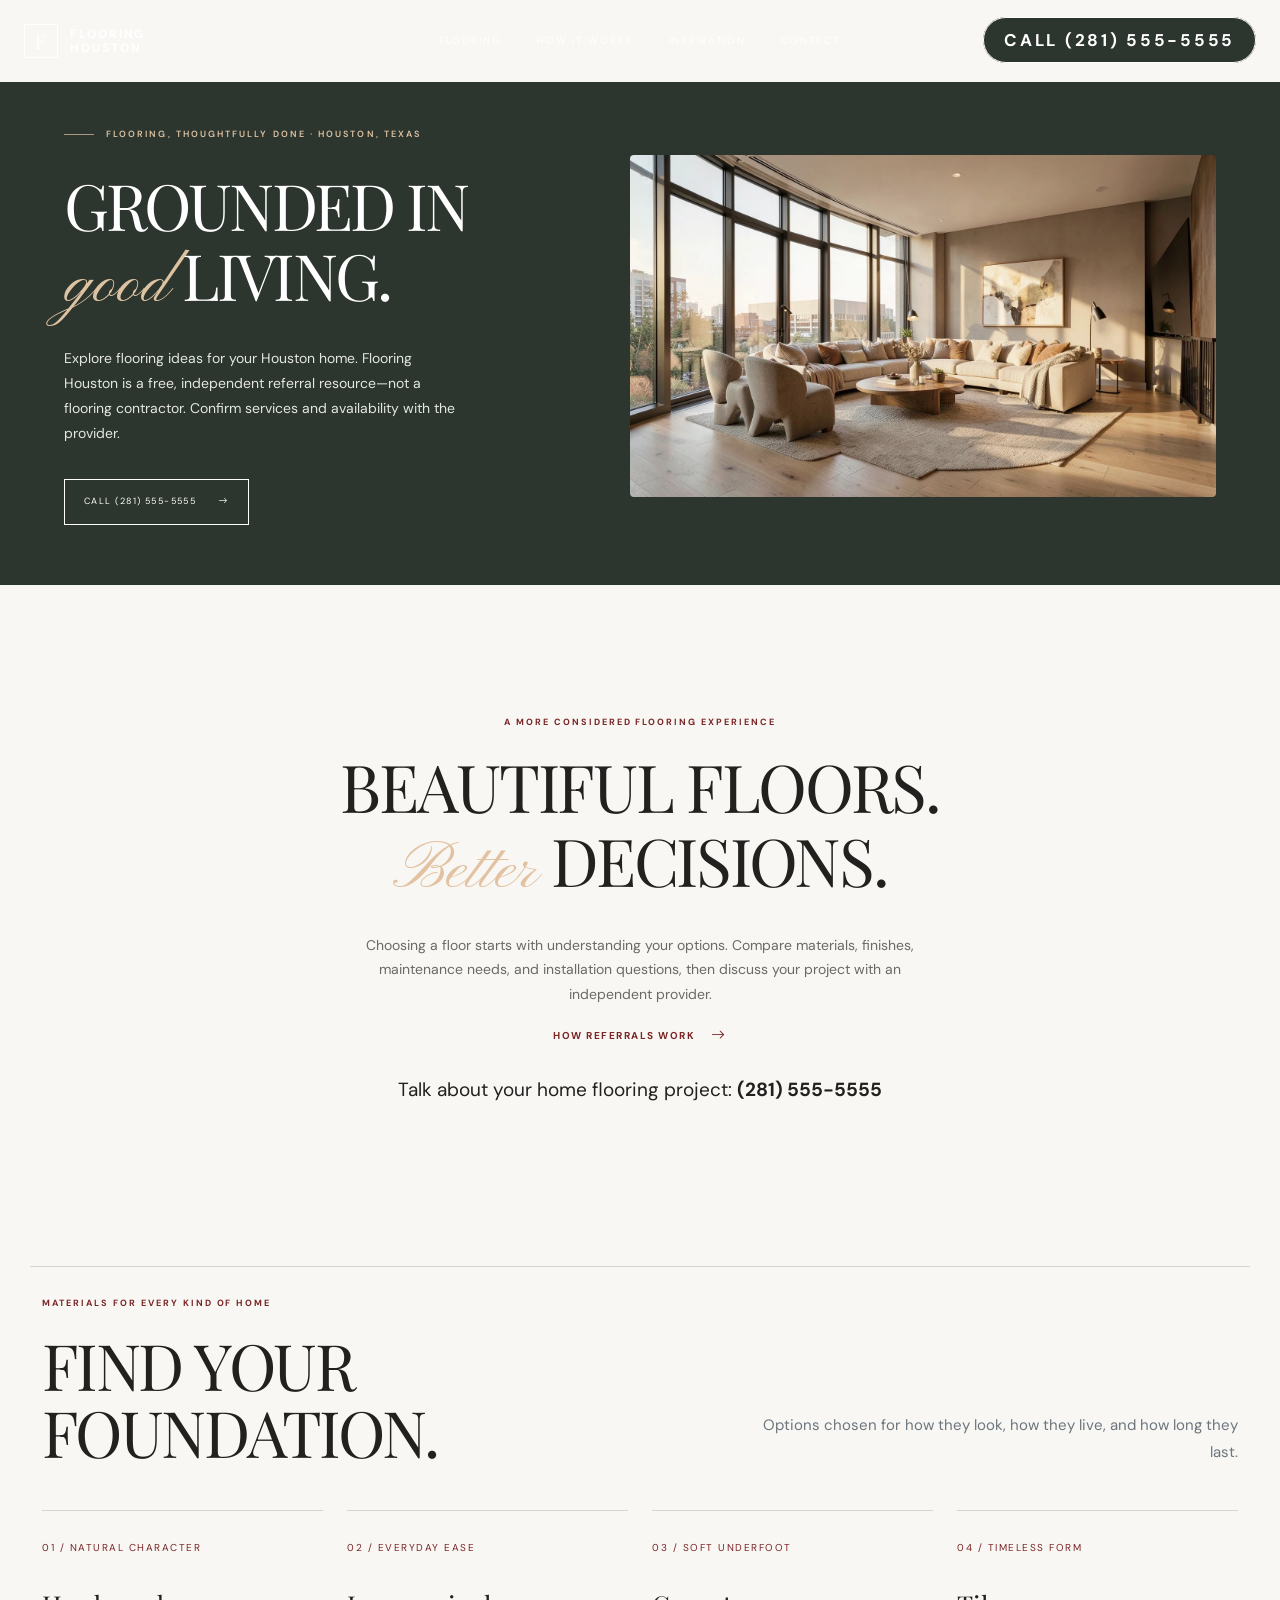
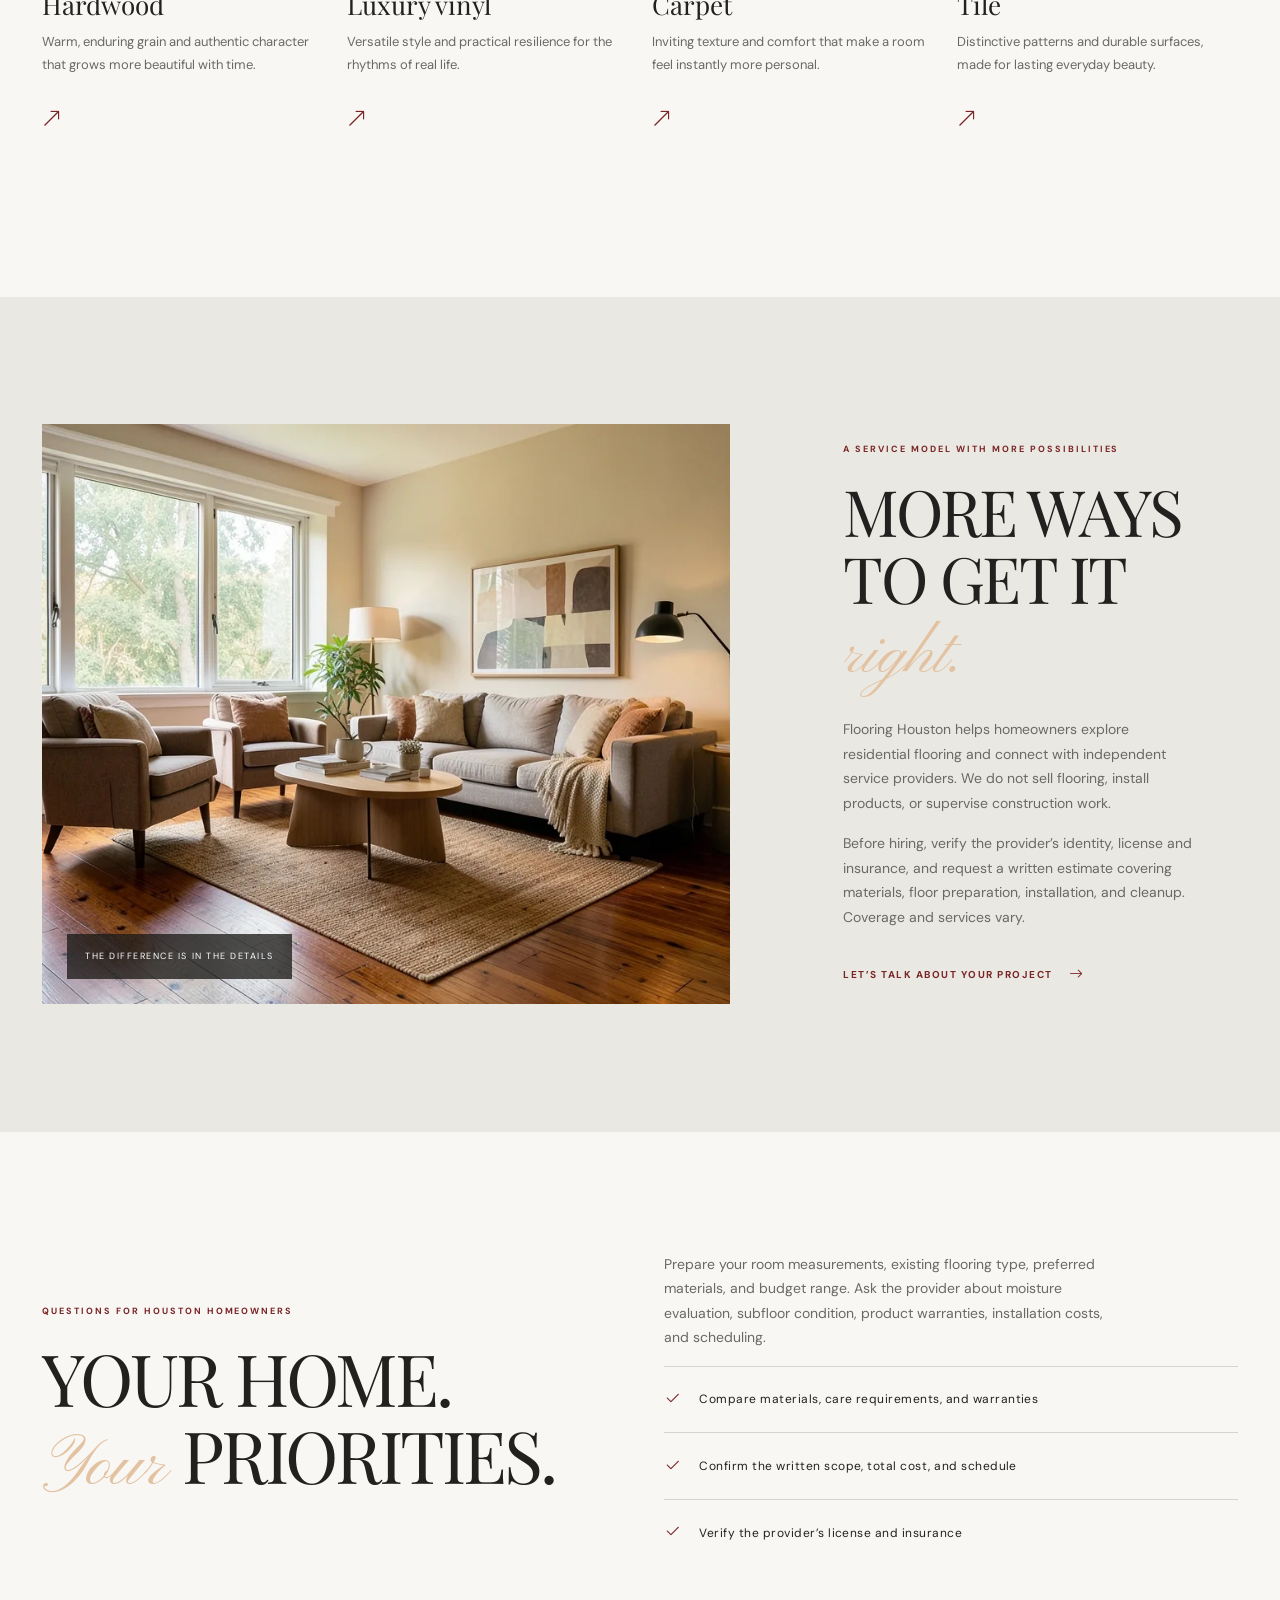
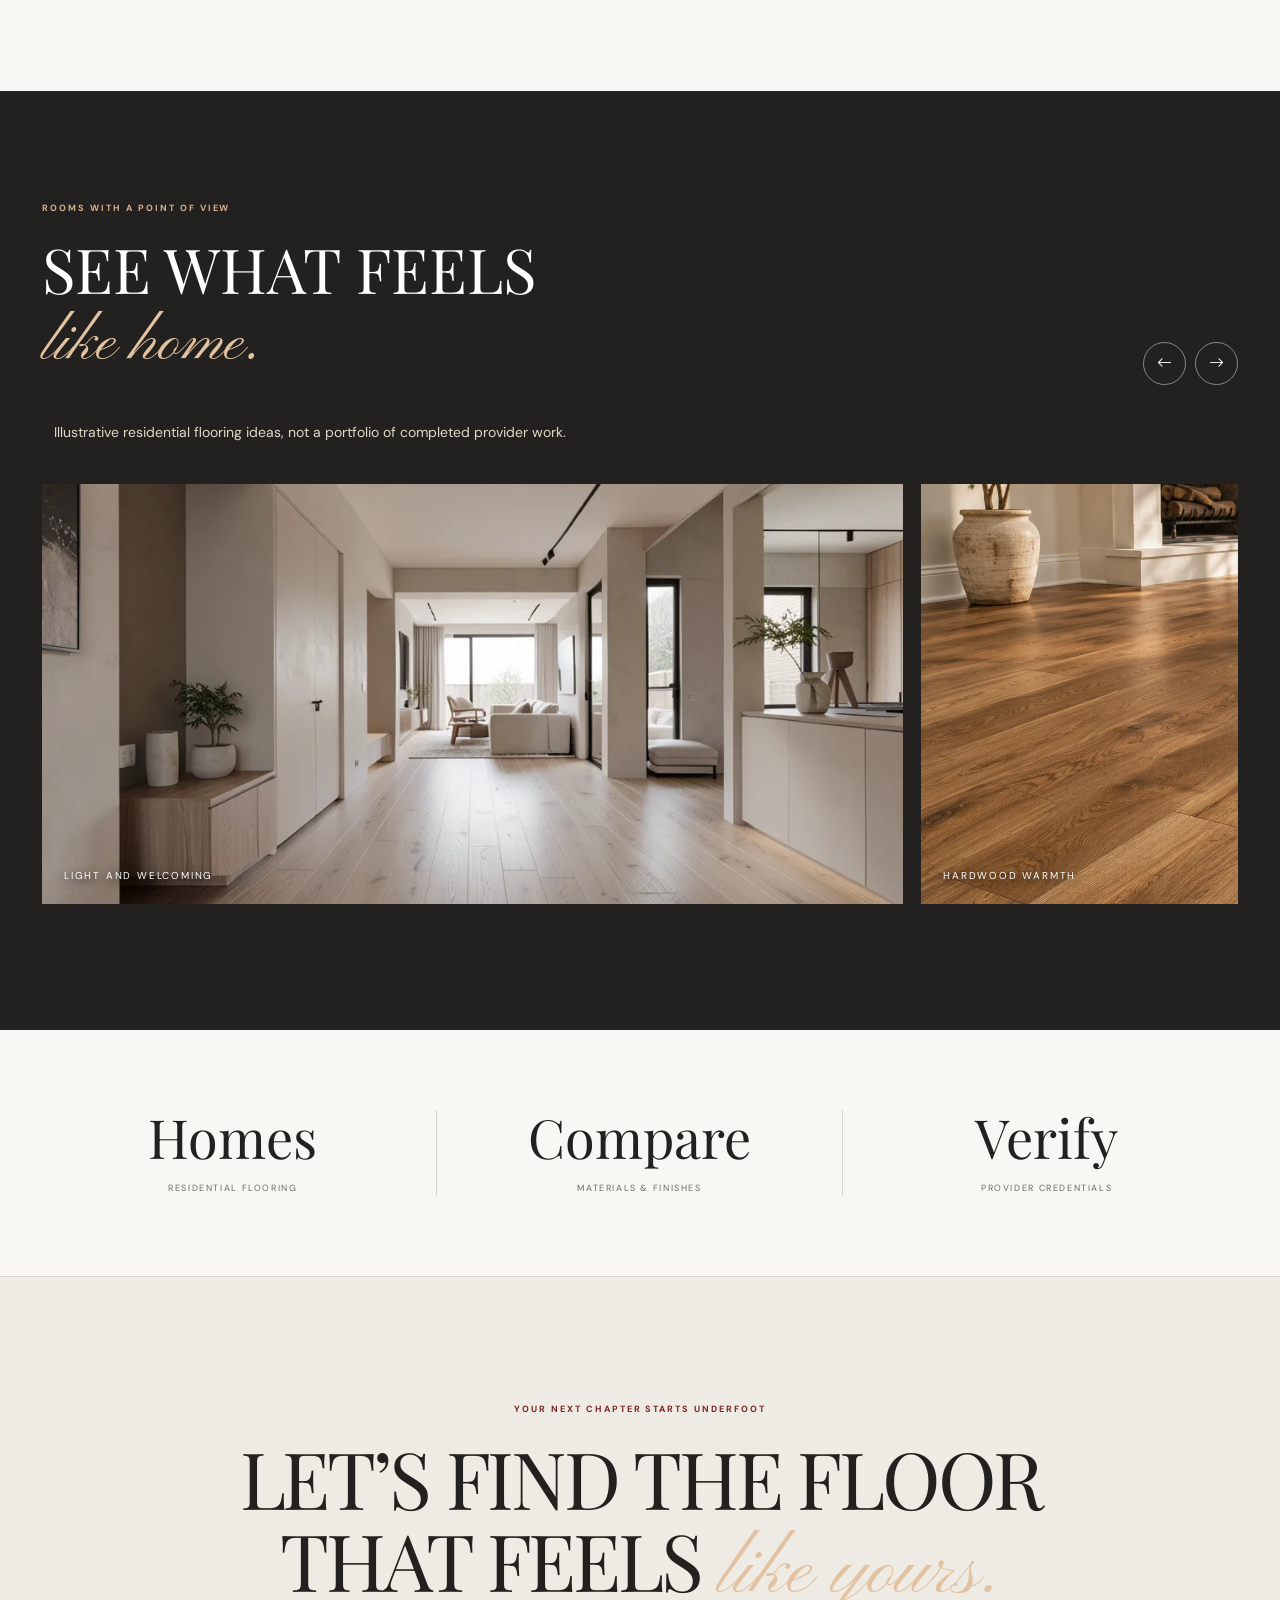
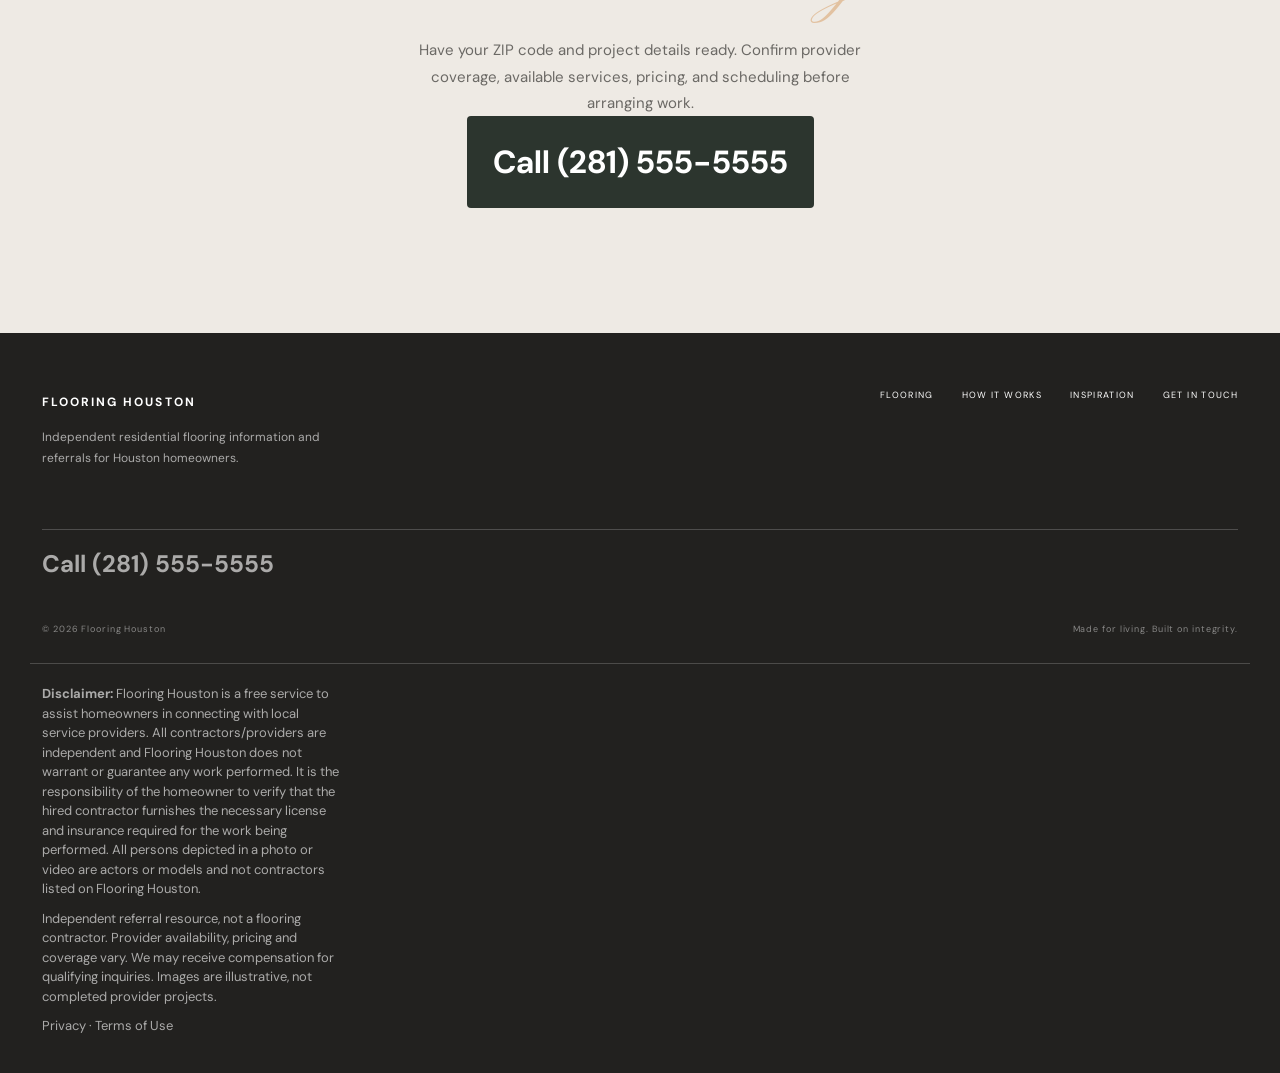
==== index.html @ 6d4de3e9 "Add files via upload" ====
<!doctype html>
<html lang="en">
<head>
  <meta charset="utf-8">
  <meta name="viewport" content="width=device-width, initial-scale=1">
  <meta name="theme-color" content="#f8f7f4">
  <meta name="description" content="Independent residential flooring information and referrals for Houston homeowners. Explore hardwood, luxury vinyl, carpet and tile options with independent providers.">
  <title>Flooring Houston — Floors made for living</title>
  <link rel="preconnect" href="https://fonts.googleapis.com">
  <link rel="preconnect" href="https://fonts.gstatic.com" crossorigin>
  <link href="https://fonts.googleapis.com/css2?family=DM+Sans:wght@400;500;600;700&family=Playfair+Display:wght@400;500;600&family=Pinyon+Script&display=swap" rel="stylesheet">
  <link href="https://cdn.jsdelivr.net/npm/bootstrap@5.3.3/dist/css/bootstrap.min.css" rel="stylesheet">
  <link href="https://cdn.jsdelivr.net/npm/bootstrap-icons@1.11.3/font/bootstrap-icons.min.css" rel="stylesheet">
  
<link rel="stylesheet" href="css/style.css?v=flooring-update-2">
</head>
<body>
  <header class="site-nav" id="siteNav">
    <div class="nav-inner">
      <a class="brand" href="#home" aria-label="Flooring Houston home"><span class="brand-mark">F</span><span>Flooring<br>Houston</span></a>
      <nav class="nav-links" id="navLinks" aria-label="Main navigation">
        <a href="#services">Flooring</a><a href="#approach">How it works</a><a href="#gallery">Inspiration</a><a href="#contact">Contact</a>
      </nav>
      <div class="nav-end"><a class="nav-cta" href="tel:+12815555555">Call (281) 555-5555</a><button class="menu-toggle" id="menuToggle" aria-label="Open navigation" aria-expanded="false"><i class="bi bi-list"></i></button></div>
    </div>
  </header>
  <main id="home">
    <section class="hero-scroll" aria-label="Flooring Houston introduction">
      <div class="hero-sticky">
        <img class="hero-image" id="heroOne" src="assets/img-1.webp" alt="Sunlit living room with natural wood floors">
        <div class="hero-overlay"></div>
        <div class="hero-content hero">
          <div class="eyebrow">Flooring, thoughtfully done · Houston, Texas</div>
          <h1>Grounded in<br><span class="script">good</span> living.</h1>
          <p class="hero-copy">Explore flooring ideas for your Houston home. Flooring Houston is a free, independent referral resource—not a flooring contractor. Confirm services and availability with the provider.</p>
          <a class="button-link" href="tel:+12815555555">Call (281) 555-5555 <i class="bi bi-arrow-right"></i></a>
        </div>
      </div>
    </section>

    <section class="intro text-center">
      <div class="container reveal">
        <div class="section-kicker">A more considered flooring experience</div>
        <h2>Beautiful floors.<br><span class="script">Better</span> decisions.</h2>
        <p class="intro-copy">Choosing a floor starts with understanding your options. Compare materials, finishes, maintenance needs, and installation questions, then discuss your project with an independent provider.</p>
        <a class="text-link" href="#approach">How referrals work <i class="bi bi-arrow-right"></i></a>
      </div>
    <p class="inline-call">Talk about your home flooring project: <a href="tel:+12815555555">(281) 555-5555</a></p></section>

    <section class="services" id="services">
      <div class="container">
        <div class="services-head reveal row align-items-end">
          <div class="col-md-7"><div class="section-kicker">Materials for every kind of home</div><h2>Find your<br>foundation.</h2></div>
          <div class="col-md-5 text-md-end mt-4 mt-md-0"><p class="text-secondary mb-0">Options chosen for how they look, how they live, and how long they last.</p></div>
        </div>
        <div class="row g-4">
          <div class="col-md-6 col-lg-3 reveal"><article class="service-card"><span class="num">01 / NATURAL CHARACTER</span><h3>Hardwood</h3><p>Warm, enduring grain and authentic character that grows more beautiful with time.</p><a class="arrow" href="#contact" aria-label="Ask about hardwood"><i class="bi bi-arrow-up-right"></i></a></article></div>
          <div class="col-md-6 col-lg-3 reveal"><article class="service-card"><span class="num">02 / EVERYDAY EASE</span><h3>Luxury vinyl</h3><p>Versatile style and practical resilience for the rhythms of real life.</p><a class="arrow" href="#contact" aria-label="Ask about luxury vinyl"><i class="bi bi-arrow-up-right"></i></a></article></div>
          <div class="col-md-6 col-lg-3 reveal"><article class="service-card"><span class="num">03 / SOFT UNDERFOOT</span><h3>Carpet</h3><p>Inviting texture and comfort that make a room feel instantly more personal.</p><a class="arrow" href="#contact" aria-label="Ask about carpet"><i class="bi bi-arrow-up-right"></i></a></article></div>
          <div class="col-md-6 col-lg-3 reveal"><article class="service-card"><span class="num">04 / TIMELESS FORM</span><h3>Tile</h3><p>Distinctive patterns and durable surfaces, made for lasting everyday beauty.</p><a class="arrow" href="#contact" aria-label="Ask about tile"><i class="bi bi-arrow-up-right"></i></a></article></div>
        </div>
      </div>
    </section>

    <section class="feature" id="approach">
      <div class="container">
        <div class="row align-items-center">
          <div class="col-lg-7 reveal">
            <div class="feature-image-wrap">
              <img src="assets/img-3.webp" alt="Warm contemporary living space with natural flooring" loading="lazy">
              <span class="feature-note">The difference is in the details</span>
            </div>
          </div>
          <div class="col-lg-5 reveal">
            <div class="feature-copy">
              <div class="section-kicker">A service model with more possibilities</div>
              <h2>More ways to get it <span class="script">right.</span></h2>
              <p>Flooring Houston helps homeowners explore residential flooring and connect with independent service providers. We do not sell flooring, install products, or supervise construction work.</p>
              <p>Before hiring, verify the provider’s identity, license and insurance, and request a written estimate covering materials, floor preparation, installation, and cleanup. Coverage and services vary.</p>
              <a class="text-link" href="#contact">Let’s talk about your project <i class="bi bi-arrow-right"></i></a>
            </div>
          </div>
        </div>
      </div>
    </section>

    <section class="promise">
      <div class="container">
        <div class="row g-5 align-items-center">
          <div class="col-lg-6 reveal">
            <div class="section-kicker">Questions for Houston homeowners</div>
            <h2>Your home.<br><span class="script">Your</span> priorities.</h2>
          </div>
          <div class="col-lg-6 reveal">
            <p class="promise-copy">Prepare your room measurements, existing flooring type, preferred materials, and budget range. Ask the provider about moisture evaluation, subfloor condition, product warranties, installation costs, and scheduling.</p>
            <div class="promise-item"><i class="bi bi-check2"></i><span>Compare materials, care requirements, and warranties</span></div>
            <div class="promise-item"><i class="bi bi-check2"></i><span>Confirm the written scope, total cost, and schedule</span></div>
            <div class="promise-item"><i class="bi bi-check2"></i><span>Verify the provider’s license and insurance</span></div>
          </div>
        </div>
      </div>
    </section>

    <section class="gallery" id="gallery">
      <div class="container">
        <div class="gallery-top reveal">
          <div><div class="section-kicker" style="color:#d5b391">Rooms with a point of view</div><h2>See what feels<br><span class="script">like home.</span></h2></div>
          <div class="slider-controls"><button type="button" id="slidePrev" aria-label="Previous inspiration image"><i class="bi bi-arrow-left"></i></button><button type="button" id="slideNext" aria-label="Next inspiration image"><i class="bi bi-arrow-right"></i></button></div>
        </div>
        <p class="container gallery-note">Illustrative residential flooring ideas, not a portfolio of completed provider work.</p><div class="gallery-track" id="galleryTrack" aria-label="Flooring inspiration gallery">
<article class="gallery-card"><img src="assets/img-2.webp" alt="Light plank flooring in a residential hallway" loading="lazy"><span class="gallery-label">Light and welcoming</span></article>
<article class="gallery-card"><img src="assets/hardwood-floor-detail.webp" alt="Warm oak flooring with visible wood grain in a home" loading="lazy"><span class="gallery-label">Hardwood warmth</span></article>
<article class="gallery-card"><img src="assets/luxury-vinyl-plank.webp" alt="Wood-look luxury vinyl plank flooring in an entryway" loading="lazy"><span class="gallery-label">Luxury vinyl style</span></article>
<article class="gallery-card"><img src="assets/wall-to-wall-carpet.webp" alt="Neutral textured carpet in a bedroom" loading="lazy"><span class="gallery-label">Soft carpet comfort</span></article>
<article class="gallery-card"><img src="assets/porcelain-tile-floor.webp" alt="Large stone-look porcelain floor tiles in a kitchen" loading="lazy"><span class="gallery-label">Timeless tile</span></article>

          
          
          
        </div>
      </div>
    </section>

    <section class="stats">
      <div class="container">
        <div class="row align-items-center">
          <div class="col-12 col-md-4 stat"><strong>Homes</strong><span>Residential flooring</span></div>
          <div class="col-12 col-md-4 stat"><strong>Compare</strong><span>Materials &amp; finishes</span></div>
          <div class="col-12 col-md-4 stat"><strong>Verify</strong><span>Provider credentials</span></div>
        </div>
      </div>
    </section>

    <section class="cta" id="contact">
      <div class="container reveal">
        <div class="section-kicker">Your next chapter starts underfoot</div>
        <h2>Let’s find the floor that feels <span class="script">like yours.</span></h2>
        <p>Have your ZIP code and project details ready. Confirm provider coverage, available services, pricing, and scheduling before arranging work.</p>
        <a class="call-button" href="tel:+12815555555">Call (281) 555-5555</a>
      </div>
    </section>
  </main>
  <footer>
    <div class="container">
      <div class="footer-top">
        <div><a class="footer-brand" href="#home">Flooring Houston</a><p>Independent residential flooring information and referrals for Houston homeowners.</p></div>
        <nav class="footer-links" aria-label="Footer navigation"><a href="#services">Flooring</a><a href="#approach">How it works</a><a href="#gallery">Inspiration</a><a href="#contact">Get in touch</a></nav>
      </div>
      <p class="footer-phone"><a href="tel:+12815555555">Call (281) 555-5555</a></p><div class="copyright"><span>© 2026 Flooring Houston</span><span>Made for living. Built on integrity.</span></div>
    </div>
  <div class="container ppc-disclaimer"><p><strong>Disclaimer:</strong> Flooring Houston is a free service to assist homeowners in connecting with local service providers. All contractors/providers are independent and Flooring Houston does not warrant or guarantee any work performed. It is the responsibility of the homeowner to verify that the hired contractor furnishes the necessary license and insurance required for the work being performed. All persons depicted in a photo or video are actors or models and not contractors listed on Flooring Houston.</p><p>Independent referral resource, not a flooring contractor. Provider availability, pricing and coverage vary. We may receive compensation for qualifying inquiries. Images are illustrative, not completed provider projects.</p><p><a href="privacy.html">Privacy</a> · <a href="terms.html">Terms of Use</a></p></div></footer>
  <script src="https://cdn.jsdelivr.net/npm/bootstrap@5.3.3/dist/js/bootstrap.bundle.min.js"></script>
  <script>
    (() => {
      const nav = document.getElementById('siteNav');
      const menuBtn = document.getElementById('menuToggle');
      const links = document.getElementById('navLinks');
      const reduceMotion = window.matchMedia('(prefers-reduced-motion: reduce)').matches;
      const updateNav = () => nav.classList.toggle('scrolled', window.scrollY > 30);
      window.addEventListener('scroll', updateNav, {passive:true});
      updateNav();
      menuBtn.addEventListener('click', () => {
        const open = links.classList.toggle('open');
        menuBtn.setAttribute('aria-expanded', String(open));
        menuBtn.setAttribute('aria-label', open ? 'Close navigation' : 'Open navigation');
        menuBtn.innerHTML = open ? '<i class="bi bi-x-lg"></i>' : '<i class="bi bi-list"></i>';
      });
      links.querySelectorAll('a').forEach(a => a.addEventListener('click', () => {
        links.classList.remove('open'); menuBtn.setAttribute('aria-expanded','false');
        menuBtn.setAttribute('aria-label','Open navigation'); menuBtn.innerHTML='<i class="bi bi-list"></i>';
      }));
      if ('IntersectionObserver' in window) {
        document.documentElement.classList.add('js-ready');
        const observer = new IntersectionObserver(entries => entries.forEach(entry => {
          if (entry.isIntersecting) { entry.target.classList.add('visible'); observer.unobserve(entry.target); }
        }), {threshold:.12});
        document.querySelectorAll('.reveal').forEach(el => observer.observe(el));
        const counters = document.querySelectorAll('[data-count]');
        const countObserver = new IntersectionObserver(entries => entries.forEach(entry => {
          if (!entry.isIntersecting) return;
          const el=entry.target, target=Number(el.dataset.count), start=performance.now(), duration=1100;
          const tick=now=>{const p=Math.min((now-start)/duration,1);el.textContent=Math.round(target*(1-Math.pow(1-p,3)))+(target===100?'%':'+');if(p<1)requestAnimationFrame(tick)};
          requestAnimationFrame(tick); countObserver.unobserve(el);
        }), {threshold:.5});
        counters.forEach(el=>countObserver.observe(el));
      } else document.querySelectorAll('.reveal').forEach(el=>el.classList.add('visible'));
      const track=document.getElementById('galleryTrack');
      document.getElementById('slideNext').addEventListener('click',()=>track.scrollBy({left:track.clientWidth*.72,behavior:reduceMotion?'instant':'smooth'}));
      document.getElementById('slidePrev').addEventListener('click',()=>track.scrollBy({left:-track.clientWidth*.72,behavior:reduceMotion?'instant':'smooth'}));
    })();
  </script>
</body>
</html>
---- css/style.css ----
:root{--ink:#22211f;--muted:#6b6965;--paper:#f8f7f4;--white:#fff;--red:#7a2526;--line:rgba(34,33,31,.16);--serif:"Playfair Display",Georgia,serif;--sans:"DM Sans",sans-serif}
    *{box-sizing:border-box}
    html{scroll-behavior:smooth}
    body{margin:0;background:var(--paper);color:var(--ink);font-family:var(--sans);font-size:15px;line-height:1.75;-webkit-font-smoothing:antialiased}
    a{color:inherit;text-decoration:none}
    .container{max-width:1220px}
    .site-nav{height:82px;position:fixed;z-index:20;inset:0 0 auto;display:flex;align-items:center;color:white;transition:background .35s,color .35s,box-shadow .35s}
    .site-nav.scrolled{background:rgba(248,247,244,.92);backdrop-filter:blur(16px);color:var(--ink);box-shadow:0 1px 0 var(--line)}
    .nav-inner{width:min(100% - 48px,1440px);margin:auto;display:grid;grid-template-columns:1fr auto 1fr;align-items:center}
    .brand{display:flex;align-items:center;gap:12px;font-size:12px;font-weight:700;letter-spacing:.16em;text-transform:uppercase;line-height:1.2}
    .brand-mark{width:34px;height:34px;border:1px solid currentColor;display:grid;place-items:center;font-family:var(--serif);font-size:19px;font-weight:400}
    .nav-links{display:flex;gap:36px;align-items:center;font-size:10px;letter-spacing:.17em;text-transform:uppercase}
    .nav-links a,.nav-cta{transition:opacity .2s}
    .nav-links a:hover,.nav-cta:hover{opacity:.68}
    .nav-end{justify-self:end}
    .nav-cta{border:1px solid currentColor;border-radius:40px;padding:11px 20px;font-size:9px;letter-spacing:.16em;text-transform:uppercase}
    .menu-toggle{display:none;background:transparent;color:inherit;border:0;font-size:24px}
    .hero-scroll{height:150vh;position:relative;background:#1c1b19}
    .hero-sticky{position:sticky;top:0;height:100vh;overflow:hidden}
    .hero-image{position:absolute;inset:0;width:100%;height:100%;object-fit:cover;transform:scale(1.04);will-change:transform}
    .hero-image.second{opacity:0;transition:opacity .35s}
    .hero-overlay{position:absolute;inset:0;background:linear-gradient(90deg,rgba(18,17,16,.59) 0%,rgba(18,17,16,.2) 60%,rgba(18,17,16,.08) 100%),linear-gradient(0deg,rgba(0,0,0,.35),transparent 55%)}
    .hero-content{position:absolute;left:max(7.1vw,24px);bottom:11.5vh;color:white;max-width:850px}
    .eyebrow{display:flex;align-items:center;gap:12px;font-size:9px;font-weight:600;letter-spacing:.23em;text-transform:uppercase}
    .eyebrow:before{content:"";height:1px;width:30px;background:currentColor;opacity:.7}
    h1,h2,h3{font-family:var(--serif);font-weight:400}
    .hero h1{font-size:clamp(52px,8.5vw,118px);line-height:.97;letter-spacing:-.045em;margin:27px 0 24px;text-transform:uppercase}
    .script{font-family:"Pinyon Script",cursive;text-transform:none;font-weight:400;color:#e2c2a1;letter-spacing:0}
    .hero-copy{font-size:14px;max-width:400px;color:rgba(255,255,255,.86);line-height:1.8}
    .button-link{display:inline-flex;align-items:center;gap:22px;padding:14px 19px;border:1px solid currentColor;text-transform:uppercase;letter-spacing:.16em;font-size:9px;margin-top:17px;transition:background .25s,color .25s}
    .button-link:hover{background:var(--white);color:var(--ink)}
    .hero-index{position:absolute;right:6vw;bottom:8vh;color:white;font-size:10px;letter-spacing:.14em}
    .intro{padding:130px 0 125px}
    .section-kicker{font-size:9px;letter-spacing:.22em;text-transform:uppercase;color:var(--red);font-weight:700;margin-bottom:19px}
    .intro h2,.section-heading{font-size:clamp(36px,5.2vw,66px);line-height:1.12;letter-spacing:-.035em;text-transform:uppercase}
    .intro h2{max-width:770px;margin:0 auto 24px}
    .intro-copy{max-width:580px;margin:0 auto;color:var(--muted);font-size:14px}
    .text-link{display:inline-flex;align-items:center;gap:16px;margin-top:17px;color:var(--red);font-size:10px;font-weight:700;letter-spacing:.15em;text-transform:uppercase}
    .text-link i{font-size:14px;transition:transform .2s}
    .text-link:hover i{transform:translateX(5px)}
    .services{padding:35px 0 130px}
    .services-head{border-top:1px solid var(--line);padding-top:29px;margin-bottom:45px}
    .services-head h2{font-size:clamp(38px,5vw,64px);line-height:1.05;text-transform:uppercase;letter-spacing:-.035em;margin:0}
    .service-card{border-top:1px solid var(--line);padding:22px 0 30px;transition:transform .3s}
    .service-card:hover{transform:translateY(-6px)}
    .service-card .num{font-size:10px;color:var(--red);letter-spacing:.15em}
    .service-card h3{font-size:26px;margin:30px 0 11px}
    .service-card p{font-size:13px;color:var(--muted);max-width:310px;margin:0}
    .service-card .arrow{display:block;font-size:20px;margin-top:25px;color:var(--red)}
    .feature{background:#eae8e2;padding:110px 0}
    .feature-image-wrap{height:580px;overflow:hidden;position:relative}
    .feature-image-wrap img{width:100%;height:100%;object-fit:cover;transition:transform 1s}
    .feature-image-wrap:hover img{transform:scale(1.045)}
    .feature-note{position:absolute;bottom:25px;left:25px;color:white;background:rgba(27,25,23,.76);padding:15px 18px;font-size:9px;letter-spacing:.17em;text-transform:uppercase}
    .feature-copy{padding:35px 3vw 35px 7vw}
    .feature-copy h2{font-size:clamp(40px,5vw,67px);line-height:1.06;text-transform:uppercase;letter-spacing:-.035em;margin-bottom:25px}
    .feature-copy p{font-size:14px;color:var(--muted);max-width:440px}
    .promise{padding:120px 0 125px}
    .promise h2{font-size:clamp(40px,6vw,72px);line-height:1.07;text-transform:uppercase;letter-spacing:-.04em}
    .promise-copy{max-width:450px;color:var(--muted);font-size:14px}
    .promise-item{border-top:1px solid var(--line);padding:18px 0;display:flex;gap:18px;align-items:center;font-size:12px;letter-spacing:.04em}
    .promise-item i{font-size:17px;color:var(--red)}
    .gallery{background:#22211f;color:white;padding:110px 0 120px}
    .gallery-top{display:flex;align-items:end;justify-content:space-between;margin-bottom:35px}
    .gallery h2{font-size:clamp(38px,5vw,62px);text-transform:uppercase;line-height:1.05}
    .slider-controls{display:flex;gap:9px}
    .slider-controls button{width:43px;height:43px;border:1px solid rgba(255,255,255,.45);border-radius:50%;background:transparent;color:white;transition:background .2s}
    .slider-controls button:hover{background:white;color:var(--ink)}
    .gallery-track{display:flex;gap:18px;overflow-x:auto;scroll-snap-type:x mandatory;scrollbar-width:none;padding-bottom:6px}
    .gallery-track::-webkit-scrollbar{display:none}
    .gallery-card{flex:0 0 72%;height:420px;position:relative;overflow:hidden;scroll-snap-align:start}
    .gallery-card img{width:100%;height:100%;object-fit:cover;transition:transform .9s}
    .gallery-card:hover img{transform:scale(1.045)}
    .gallery-label{position:absolute;left:22px;bottom:20px;font-size:10px;letter-spacing:.18em;text-transform:uppercase;text-shadow:0 2px 8px #000}
    .stats{padding:80px 0;border-bottom:1px solid var(--line)}
    .stat{border-right:1px solid var(--line);text-align:center}
    .stat:last-child{border:0}
    .stat strong{font-family:var(--serif);font-weight:400;font-size:54px;line-height:1}
    .stat span{display:block;margin-top:13px;font-size:9px;letter-spacing:.18em;text-transform:uppercase;color:var(--muted)}
    .cta{padding:125px 0;text-align:center;background:#eeeae4}
    .cta h2{font-size:clamp(42px,6.5vw,79px);line-height:1.04;text-transform:uppercase;letter-spacing:-.04em;margin:16px auto 23px;max-width:850px}
    .cta p{color:var(--muted);max-width:470px;margin:0 auto}
    .cta .button-link{background:var(--red);border-color:var(--red);color:white;padding:17px 23px}
    .cta .button-link:hover{background:transparent;color:var(--red)}
    footer{background:#22211f;color:white;padding:55px 0 27px}
    .footer-top{display:flex;justify-content:space-between;align-items:flex-start;padding-bottom:44px;border-bottom:1px solid rgba(255,255,255,.2)}
    .footer-brand{font-size:12px;letter-spacing:.17em;text-transform:uppercase;font-weight:700}
    footer p{font-size:12px;color:rgba(255,255,255,.62);max-width:300px;margin-top:13px}
    .footer-links{display:flex;gap:28px;font-size:9px;letter-spacing:.15em;text-transform:uppercase}
    .copyright{display:flex;justify-content:space-between;padding-top:21px;color:rgba(255,255,255,.46);font-size:9px;letter-spacing:.1em}
    .reveal{opacity:0;transform:translateY(24px);transition:opacity .8s ease,transform .8s ease}
    .reveal.visible{opacity:1;transform:none}
    @media(max-width:767px){
      .site-nav{height:70px}.nav-inner{width:calc(100% - 36px);grid-template-columns:1fr auto}
      .nav-links{display:none;position:absolute;top:70px;left:0;right:0;background:var(--paper);color:var(--ink);padding:20px 25px 25px;flex-direction:column;align-items:flex-start;gap:18px}
      .nav-links.open{display:flex}.nav-end{display:flex;align-items:center;gap:12px}.nav-cta{padding:9px 12px;font-size:8px}.menu-toggle{display:block}
      .hero-content{bottom:13vh;left:24px;right:24px}.hero h1{font-size:clamp(48px,13vw,75px)}
      .hero-index{right:24px;bottom:5vh}.intro{padding:90px 0}.services{padding-bottom:85px}
      .feature{padding:75px 0}.feature-image-wrap{height:380px}.feature-copy{padding:40px 12px 0}
      .promise{padding:85px 0}.gallery{padding:80px 0}.gallery-card{flex-basis:86%;height:330px}.gallery-top{align-items:center}
      .stat{padding:20px 0;border-right:0;border-bottom:1px solid var(--line)}.stat:last-child{border:0}
      .cta{padding:90px 0}.footer-top{display:block}.footer-links{margin-top:28px;flex-wrap:wrap}.copyright{gap:12px;flex-direction:column}
    }
    @media(prefers-reduced-motion:reduce){html{scroll-behavior:auto}*,*::before,*::after{animation-duration:.01ms!important;transition-duration:.01ms!important}.reveal{opacity:1;transform:none}}
/* Referral content, uncropped hero and compact disclosures. */
.site-nav{position:sticky!important;inset:0 0 auto!important;top:0!important;background:#f8f7f4}.hero-scroll{height:auto!important;background:#2c352e}.hero-sticky{position:relative!important;top:auto;height:auto!important;min-height:0;display:grid;grid-template-columns:1fr 1.12fr;gap:42px;align-items:center;padding:45px max(5vw,24px) 60px;overflow:visible}.hero-image{position:relative!important;inset:auto!important;width:100%!important;height:auto!important;object-fit:contain!important;transform:none!important;grid-column:2;grid-row:1;border-radius:4px}.hero-overlay{display:none!important}.hero-content{position:relative!important;inset:auto!important;max-width:100%;padding:0!important;grid-column:1;grid-row:1;color:white}.hero-content h1{font-size:clamp(2.8rem,5vw,5rem);line-height:1.1}.hero-content p{color:#e4e7e1}.hero-content .eyebrow,.hero-content .script{color:#dec3a3}.ppc-disclaimer{margin-top:25px;padding-top:20px;border-top:1px solid #ffffff30;color:#dfe5df}.ppc-disclaimer p{font-size:13px;line-height:1.5;margin:0 0 10px}.gallery-note{font-size:14px;color:#e3d6c7;padding-bottom:24px}.phone-pending{font-size:18px;line-height:1.5;margin-top:24px}.reveal{opacity:1;transform:none}.policy{max-width:900px;margin:auto;padding:60px 24px 85px}.policy h1{font-size:3rem}.policy h2{font-size:1.5rem;margin-top:30px}.policy p{font-size:16px}section[id]{scroll-margin-top:120px}
@media(max-width:767px){.hero-sticky{display:flex;flex-direction:column;padding:25px 22px 50px;gap:30px}.hero-image{order:0}.hero-content{order:1;width:100%}.hero-content h1{font-size:clamp(3rem,12vw,4.5rem)}}

.nav-cta,.call-button{background:#2c352e;color:#fff!important;font-weight:700;white-space:nowrap}.call-button{display:inline-block;padding:18px 26px;border-radius:4px;font-size:clamp(22px,3vw,32px);text-decoration:none}.inline-call{text-align:center;margin:25px auto 0;font-size:19px}.inline-call a,.footer-phone a{font-weight:700}.footer-phone a{font-size:24px;color:inherit}.nav-cta{font-size:17px!important}@media(max-width:600px){.nav-cta{font-size:14px!important;padding:12px!important}.brand{font-size:17px!important}.nav-inner{gap:10px!important}}
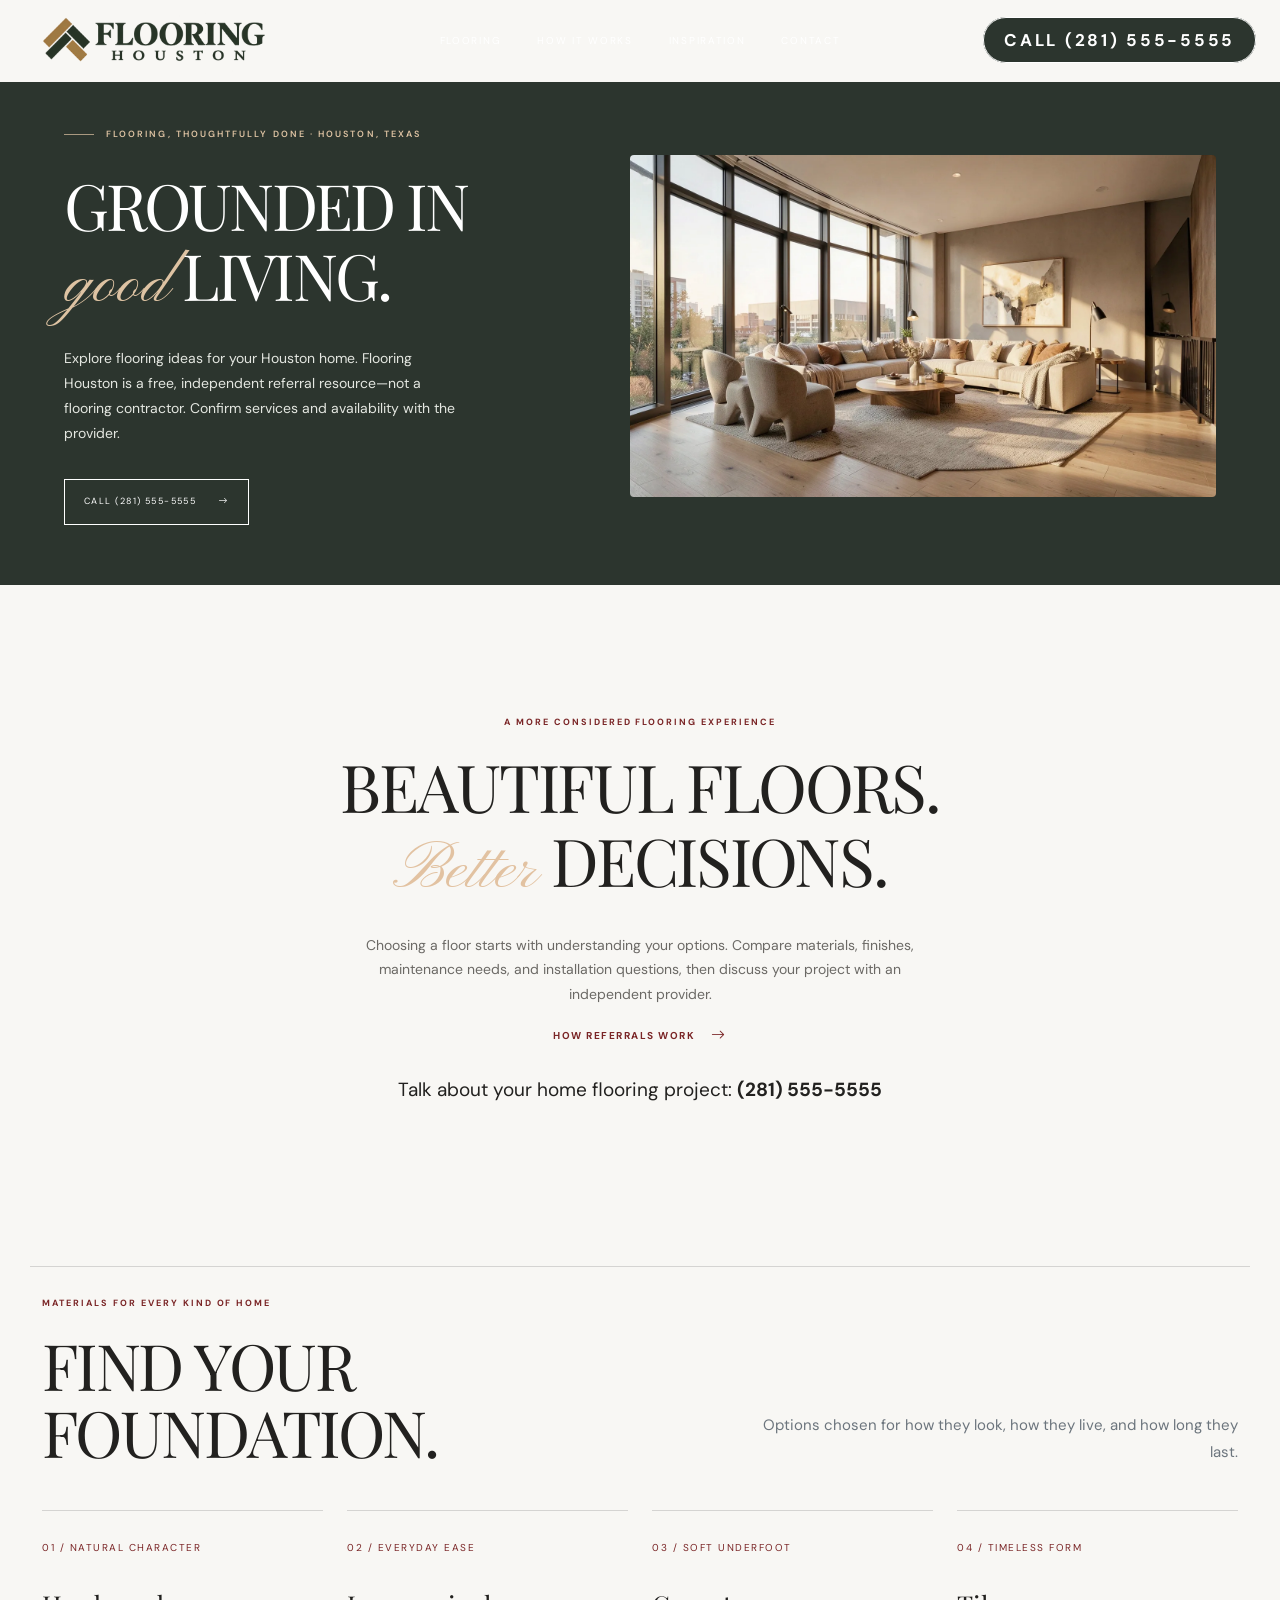
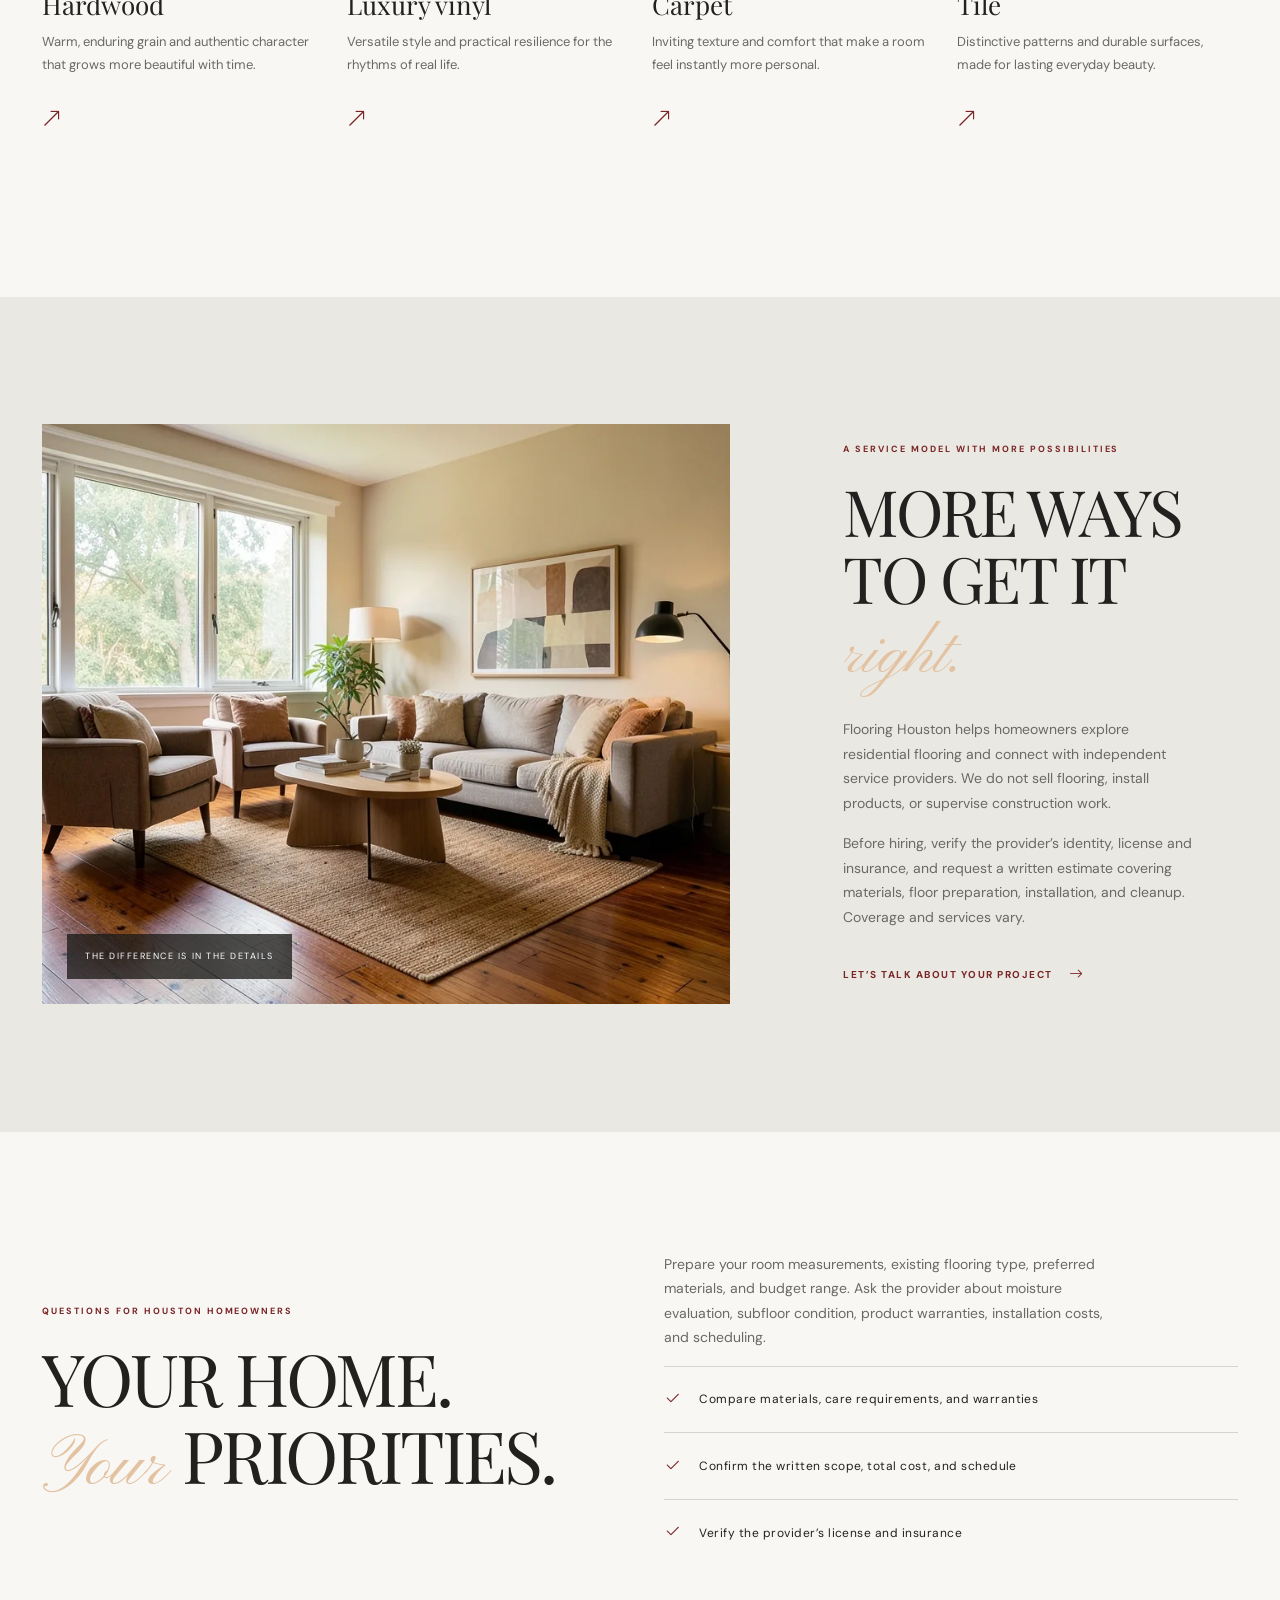
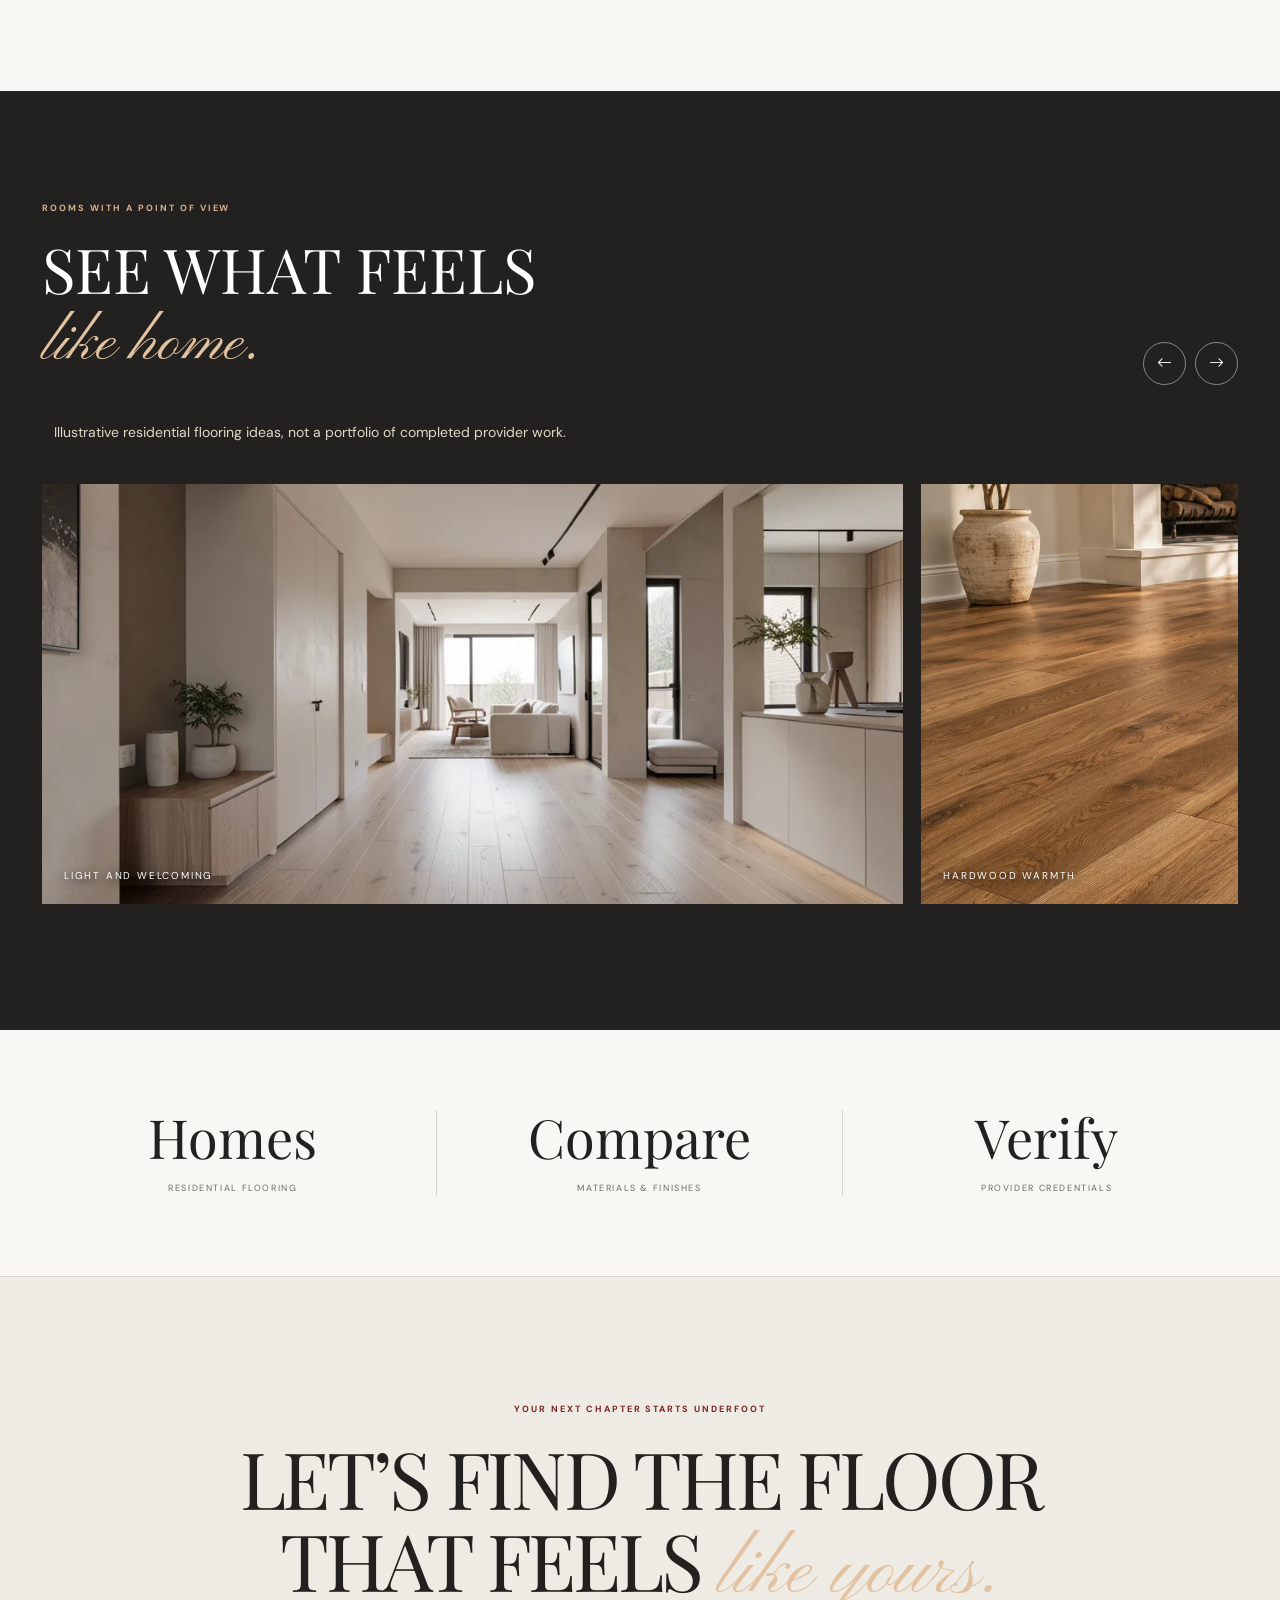
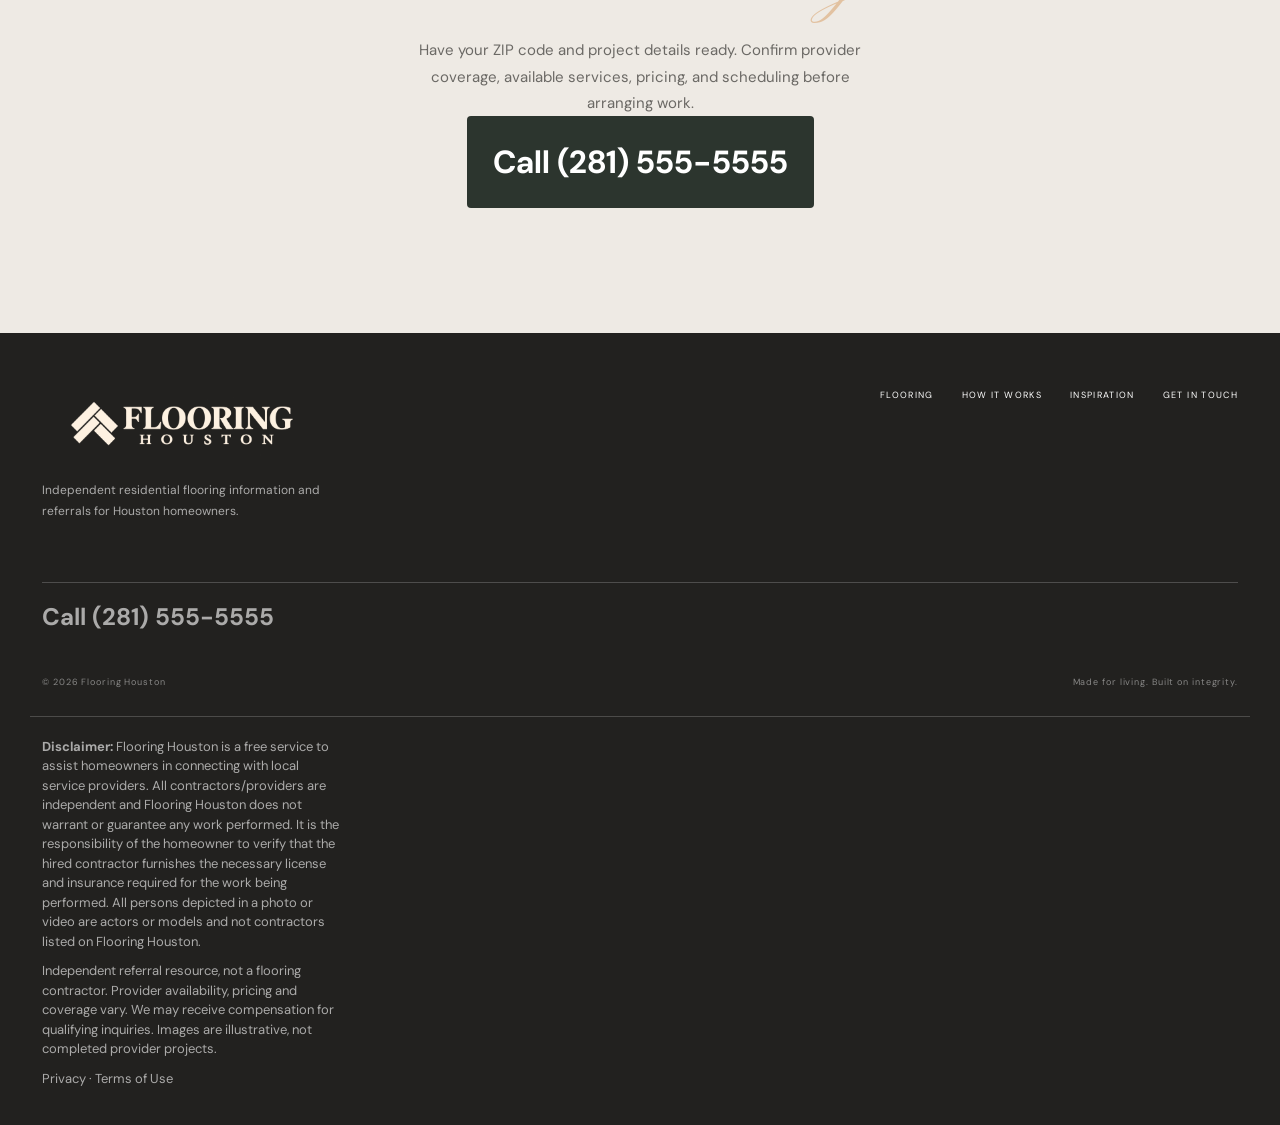
==== commit d4434886: "Add files via upload" ====
--- a/index.html
+++ b/index.html
@@ -12,12 +12,12 @@
   <link href="https://cdn.jsdelivr.net/npm/bootstrap@5.3.3/dist/css/bootstrap.min.css" rel="stylesheet">
   <link href="https://cdn.jsdelivr.net/npm/bootstrap-icons@1.11.3/font/bootstrap-icons.min.css" rel="stylesheet">
   
-<link rel="stylesheet" href="css/style.css?v=flooring-update-2">
+<link rel="stylesheet" href="css/style.css?v=flooring-logo-3">
 </head>
 <body>
   <header class="site-nav" id="siteNav">
     <div class="nav-inner">
-      <a class="brand" href="#home" aria-label="Flooring Houston home"><span class="brand-mark">F</span><span>Flooring<br>Houston</span></a>
+      <a class="brand" href="#home" aria-label="Flooring Houston home"><img src="assets/flooring-houston-logo.png" alt="Flooring Houston" width="260" style="display:block;width:100%;height:auto;max-height:74px;object-fit:contain"></a>
       <nav class="nav-links" id="navLinks" aria-label="Main navigation">
         <a href="#services">Flooring</a><a href="#approach">How it works</a><a href="#gallery">Inspiration</a><a href="#contact">Contact</a>
       </nav>
@@ -143,7 +143,7 @@
   <footer>
     <div class="container">
       <div class="footer-top">
-        <div><a class="footer-brand" href="#home">Flooring Houston</a><p>Independent residential flooring information and referrals for Houston homeowners.</p></div>
+        <div><a class="footer-brand" href="#home"><img src="assets/flooring-houston-logo.png" alt="Flooring Houston" width="260" style="display:block;width:100%;height:auto;max-height:74px;object-fit:contain"></a><p>Independent residential flooring information and referrals for Houston homeowners.</p></div>
         <nav class="footer-links" aria-label="Footer navigation"><a href="#services">Flooring</a><a href="#approach">How it works</a><a href="#gallery">Inspiration</a><a href="#contact">Get in touch</a></nav>
       </div>
       <p class="footer-phone"><a href="tel:+12815555555">Call (281) 555-5555</a></p><div class="copyright"><span>© 2026 Flooring Houston</span><span>Made for living. Built on integrity.</span></div>
--- a/css/style.css
+++ b/css/style.css
@@ -107,3 +107,5 @@
 @media(max-width:767px){.hero-sticky{display:flex;flex-direction:column;padding:25px 22px 50px;gap:30px}.hero-image{order:0}.hero-content{order:1;width:100%}.hero-content h1{font-size:clamp(3rem,12vw,4.5rem)}}
 
 .nav-cta,.call-button{background:#2c352e;color:#fff!important;font-weight:700;white-space:nowrap}.call-button{display:inline-block;padding:18px 26px;border-radius:4px;font-size:clamp(22px,3vw,32px);text-decoration:none}.inline-call{text-align:center;margin:25px auto 0;font-size:19px}.inline-call a,.footer-phone a{font-weight:700}.footer-phone a{font-size:24px;color:inherit}.nav-cta{font-size:17px!important}@media(max-width:600px){.nav-cta{font-size:14px!important;padding:12px!important}.brand{font-size:17px!important}.nav-inner{gap:10px!important}}
+
+.brand{display:block!important;flex:0 1 260px;width:260px;max-width:38vw}.brand img{max-width:100%!important}.footer-brand{display:block!important;width:280px;max-width:100%;margin-bottom:18px}.footer-brand img{filter:brightness(0) invert(94%) sepia(13%) saturate(295%) hue-rotate(338deg)}@media(max-width:600px){.brand{width:175px;flex-basis:175px;max-width:36vw}.nav-inner{padding-left:14px!important;padding-right:14px!important}.nav-end{gap:8px!important}}
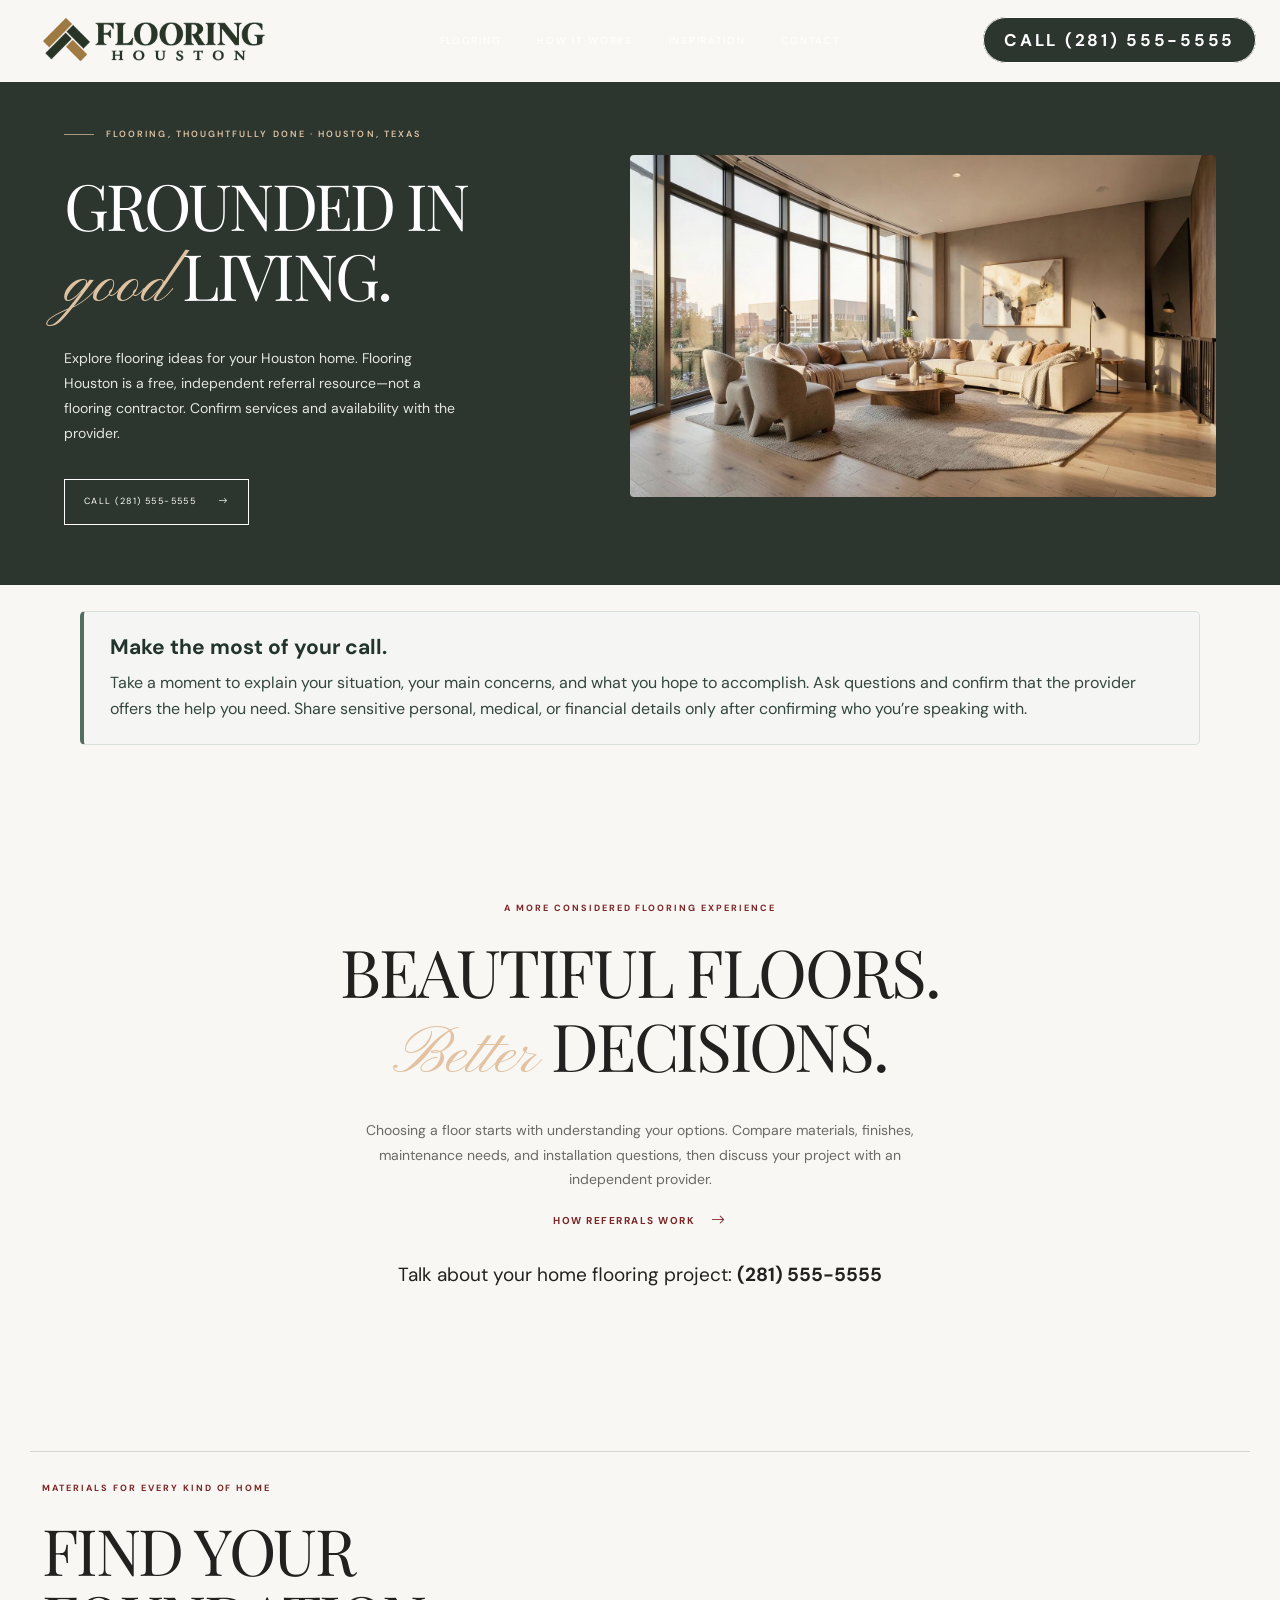
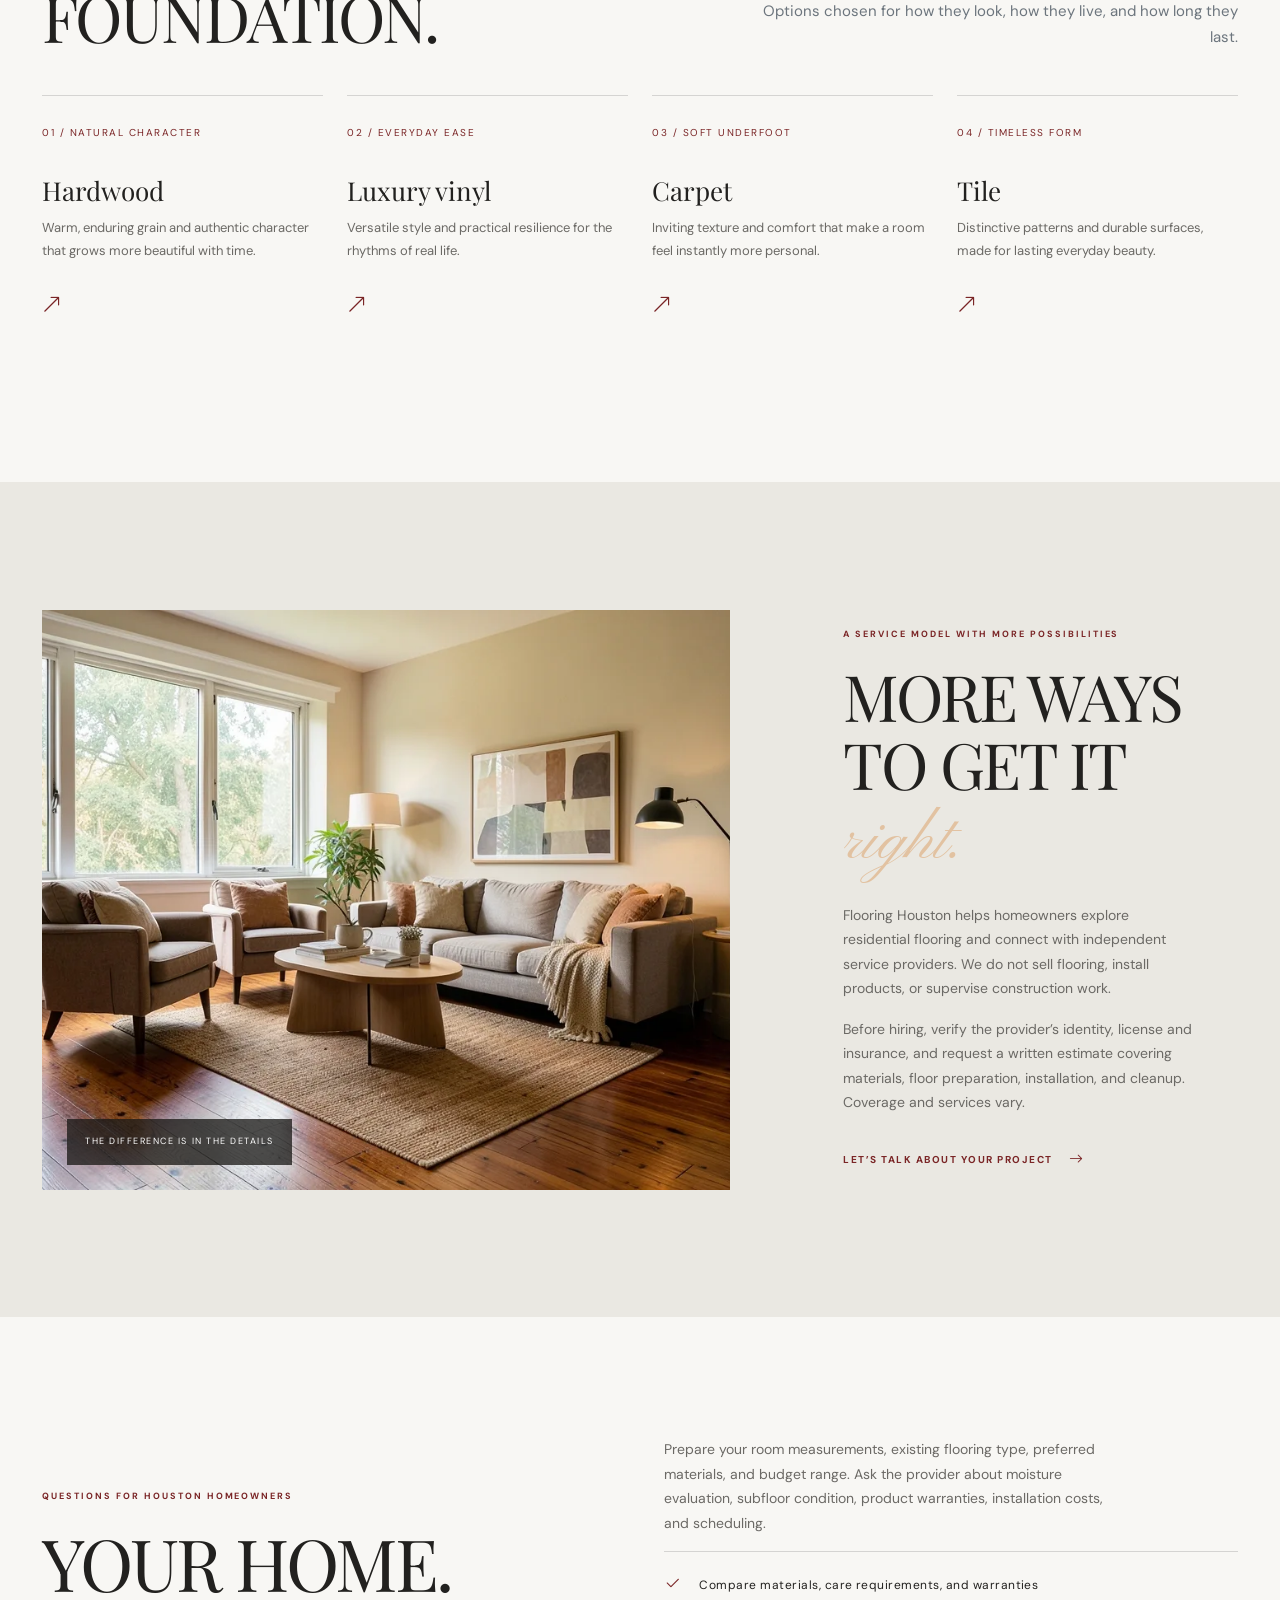
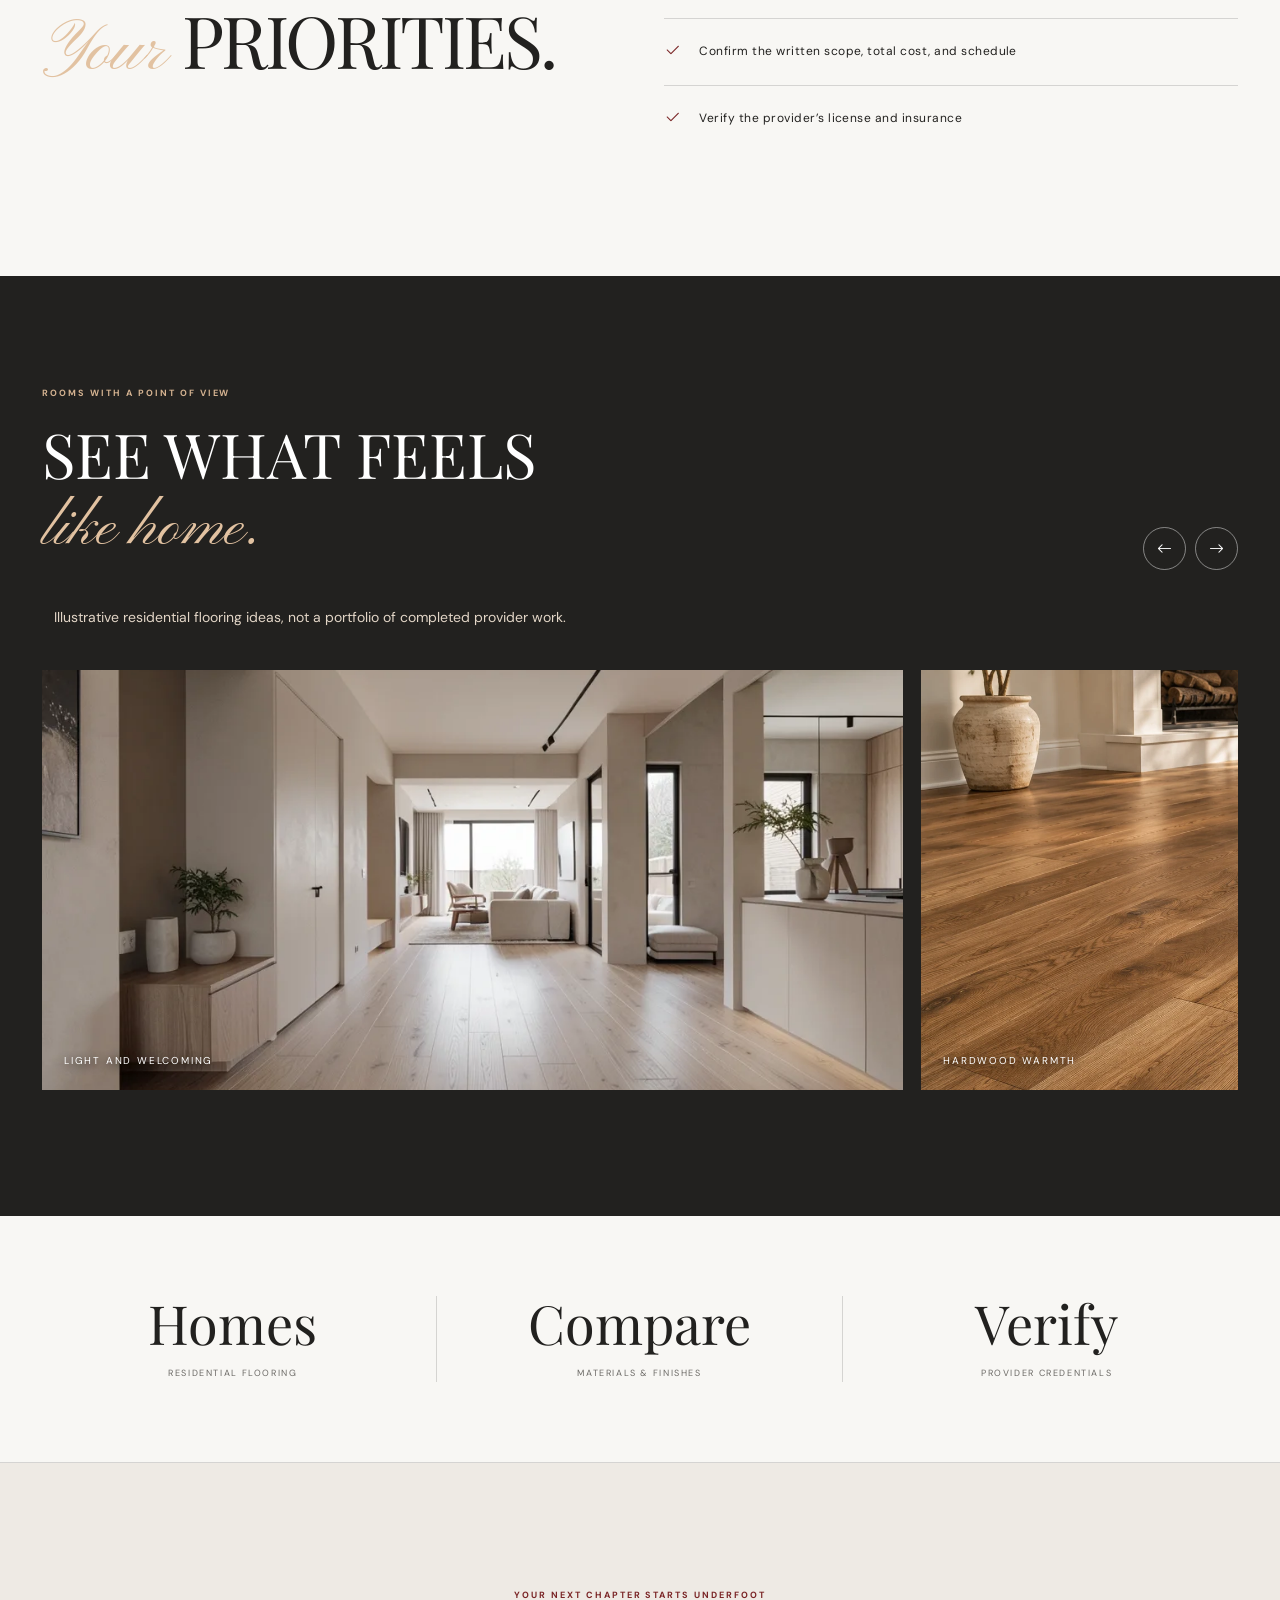
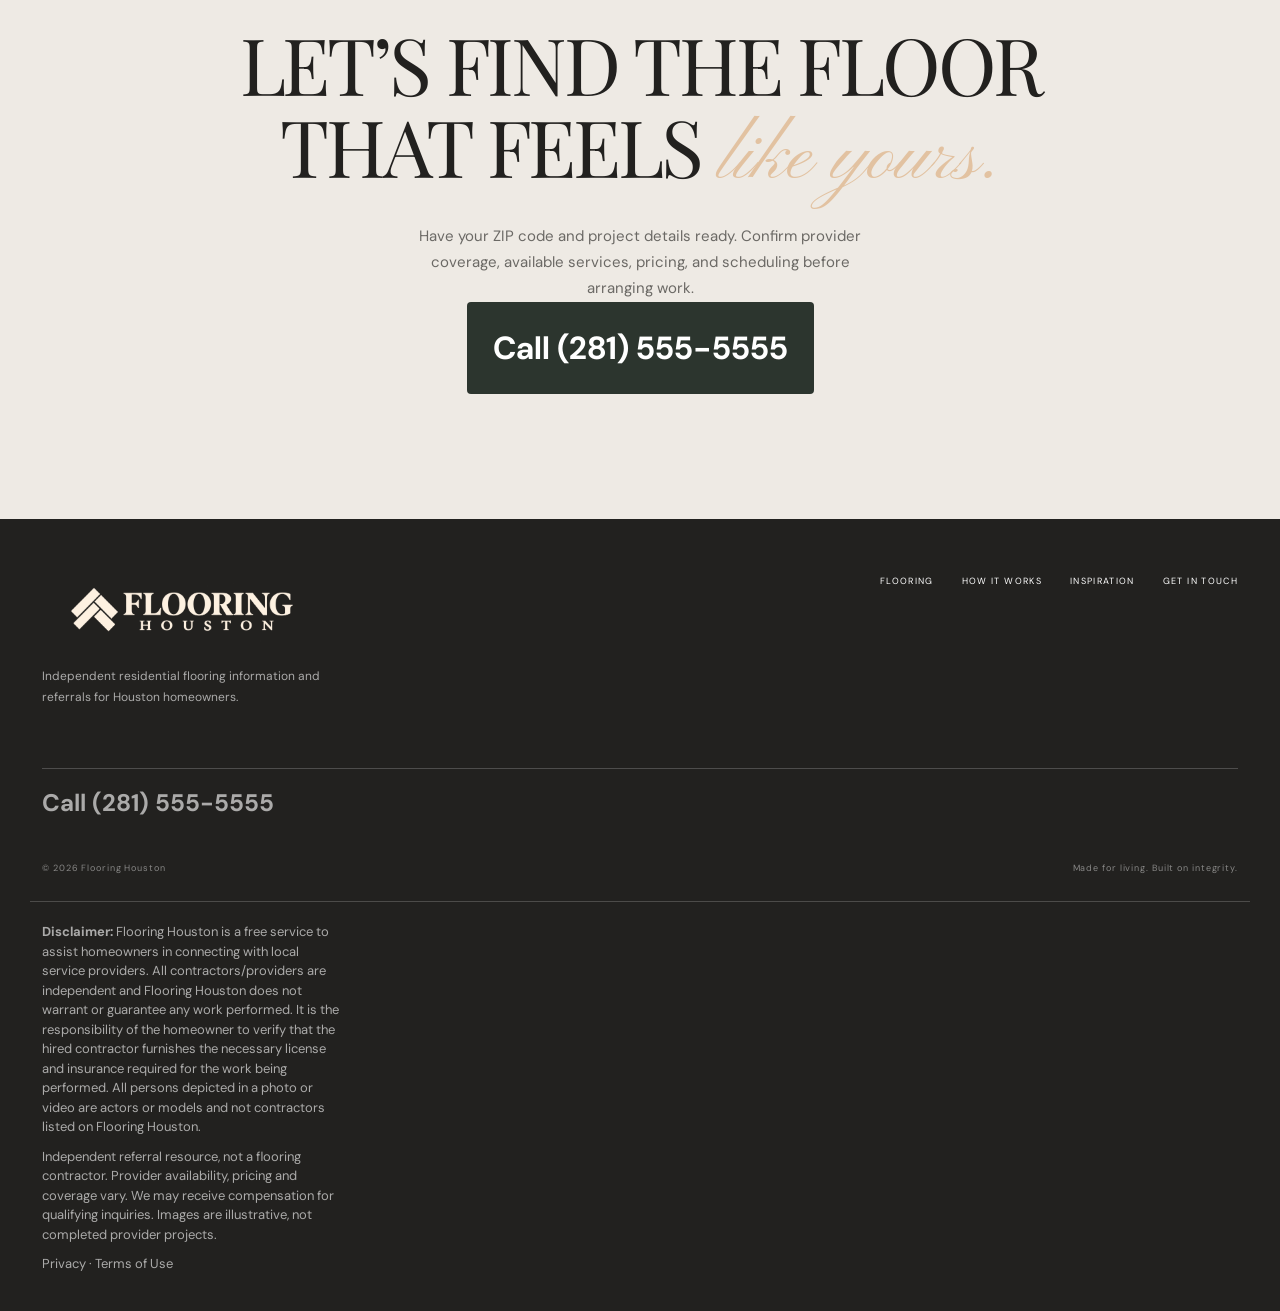
==== commit bf66dd9b: "Add files via upload" ====
--- a/index.html
+++ b/index.html
@@ -13,7 +13,7 @@
   <link href="https://cdn.jsdelivr.net/npm/bootstrap-icons@1.11.3/font/bootstrap-icons.min.css" rel="stylesheet">
   
 <link rel="stylesheet" href="css/style.css?v=flooring-logo-3">
-</head>
+<style id="call-preparation-styles">.call-preparation-note{display:block!important;position:relative!important;inset:auto!important;z-index:1;box-sizing:border-box;width:calc(100% - 40px);max-width:1120px;margin:26px auto!important;padding:22px 26px!important;background:#f5f6f3!important;color:#23342f!important;border:1px solid #d7dfd8;border-left:4px solid #526e60;border-radius:5px;text-align:left!important;font-style:normal;letter-spacing:normal!important}.call-preparation-note h2{font-family:inherit!important;font-size:21px!important;font-weight:700!important;line-height:1.3!important;letter-spacing:normal!important;text-transform:none!important;color:#23342f!important;margin:0 0 9px!important;padding:0!important}.call-preparation-note p{font-family:inherit!important;font-size:16px!important;font-weight:400!important;line-height:1.6!important;letter-spacing:normal!important;text-transform:none!important;color:#34463f!important;max-width:none!important;margin:0!important;padding:0!important}@media(max-width:600px){.call-preparation-note{width:calc(100% - 32px);padding:19px 20px!important;margin:20px auto!important}.call-preparation-note h2{font-size:20px!important}}</style></head>
 <body>
   <header class="site-nav" id="siteNav">
     <div class="nav-inner">
@@ -36,7 +36,7 @@
           <a class="button-link" href="tel:+12815555555">Call (281) 555-5555 <i class="bi bi-arrow-right"></i></a>
         </div>
       </div>
-    </section>
+    </section><aside class="call-preparation-note" aria-labelledby="call-preparation-title"><h2 id="call-preparation-title">Make the most of your call.</h2><p>Take a moment to explain your situation, your main concerns, and what you hope to accomplish. Ask questions and confirm that the provider offers the help you need. Share sensitive personal, medical, or financial details only after confirming who you’re speaking with.</p></aside>
 
     <section class="intro text-center">
       <div class="container reveal">
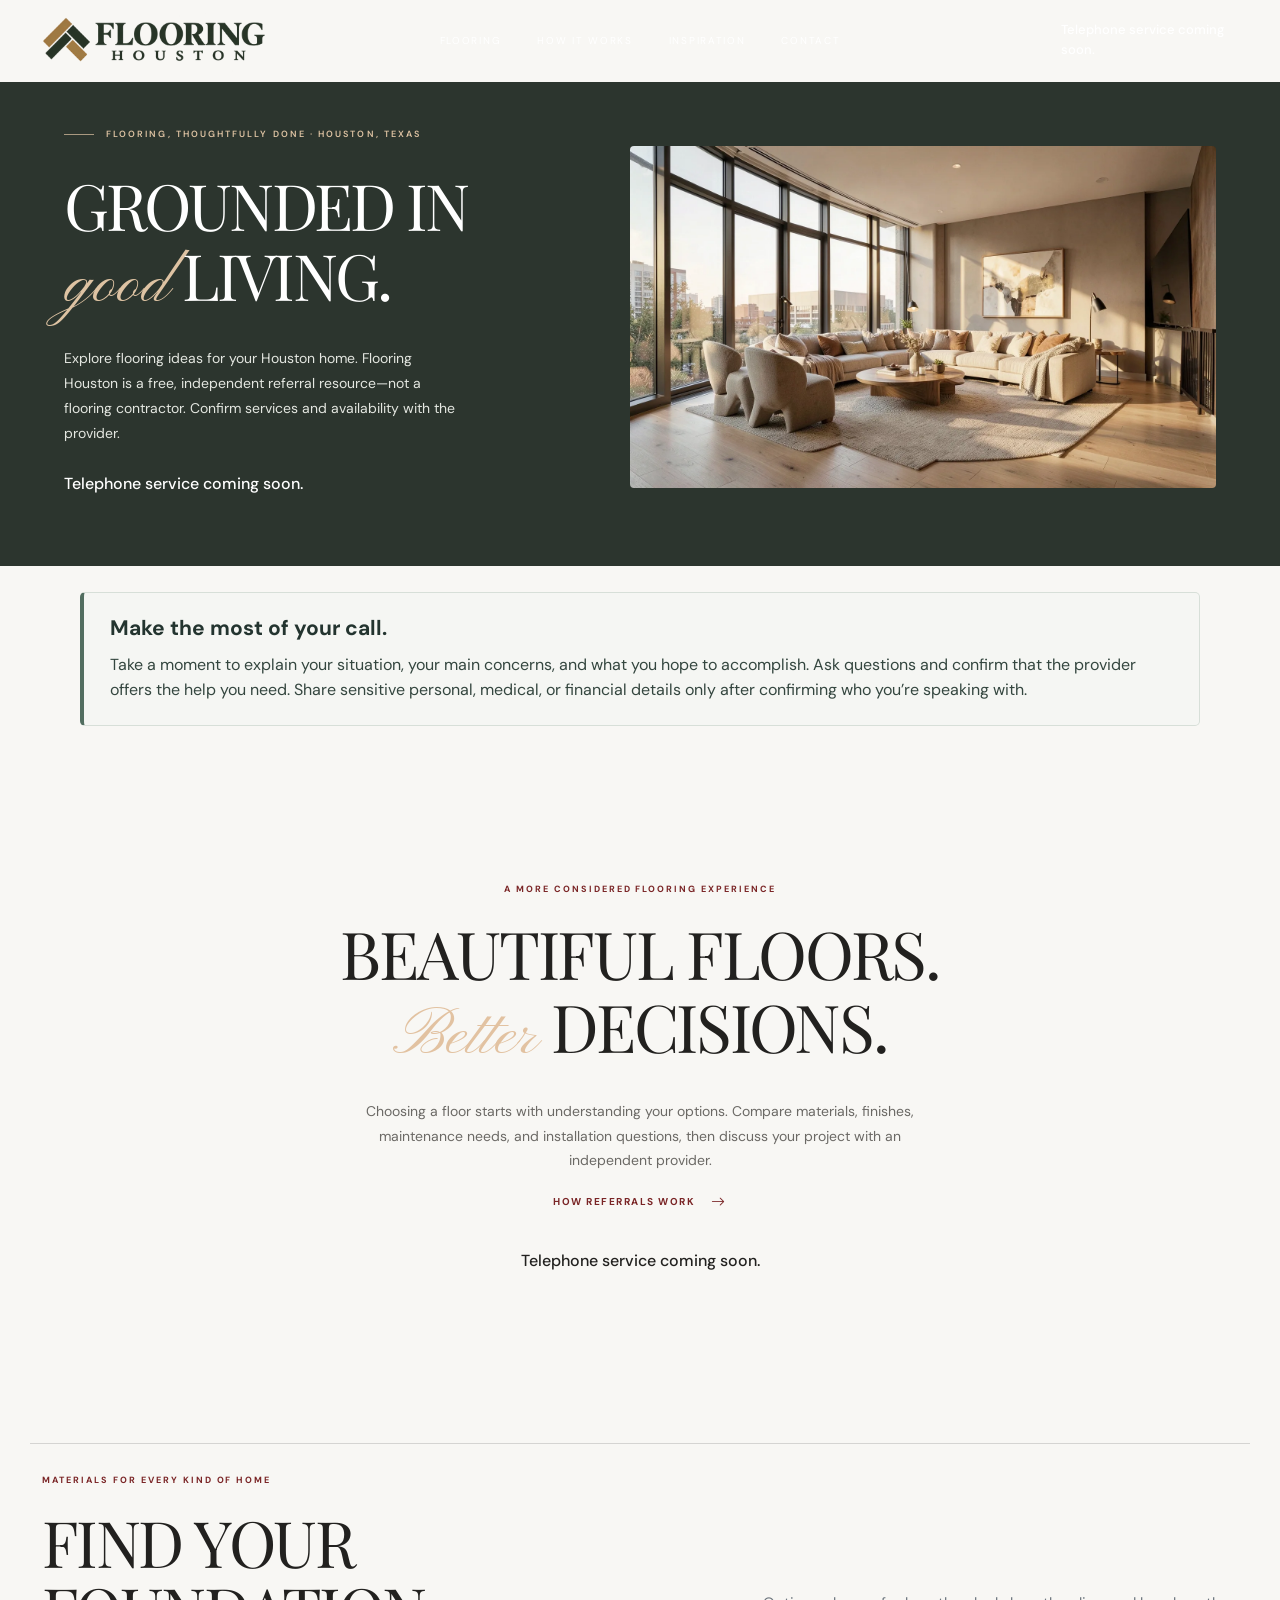
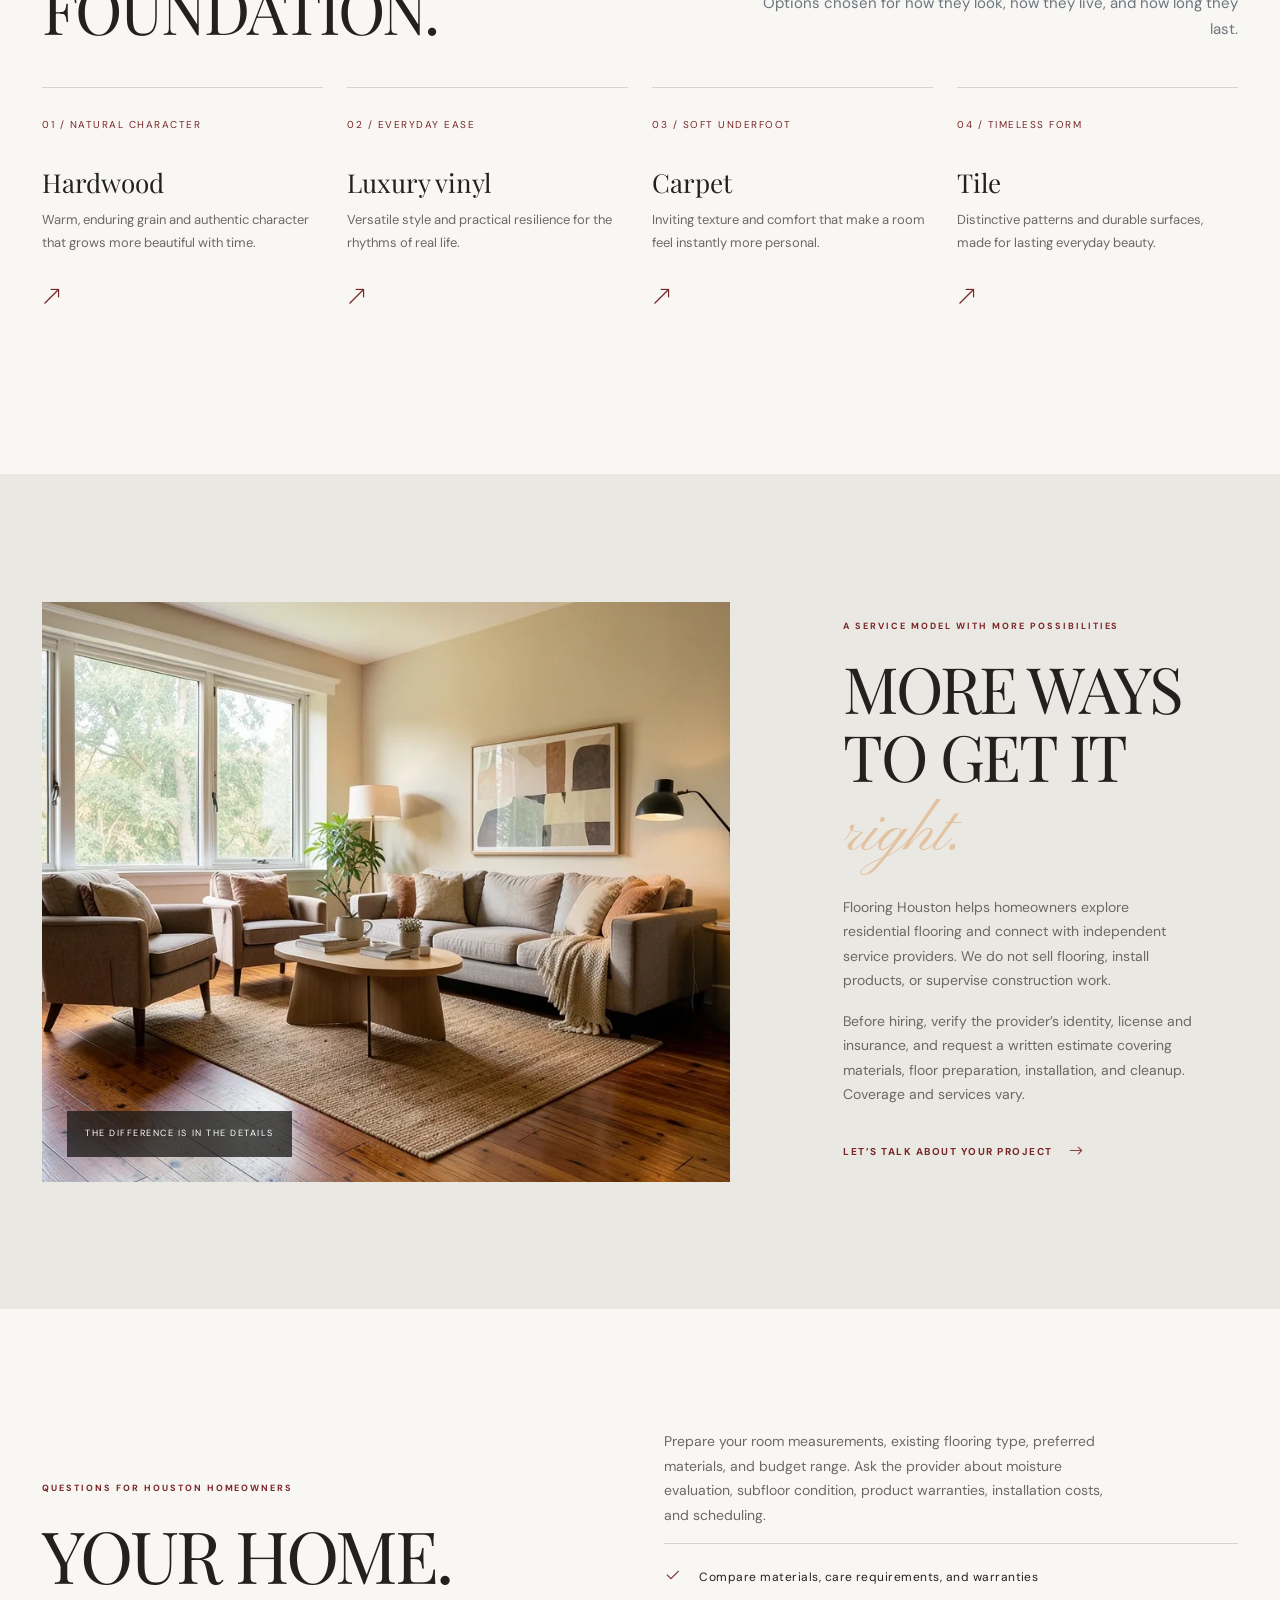
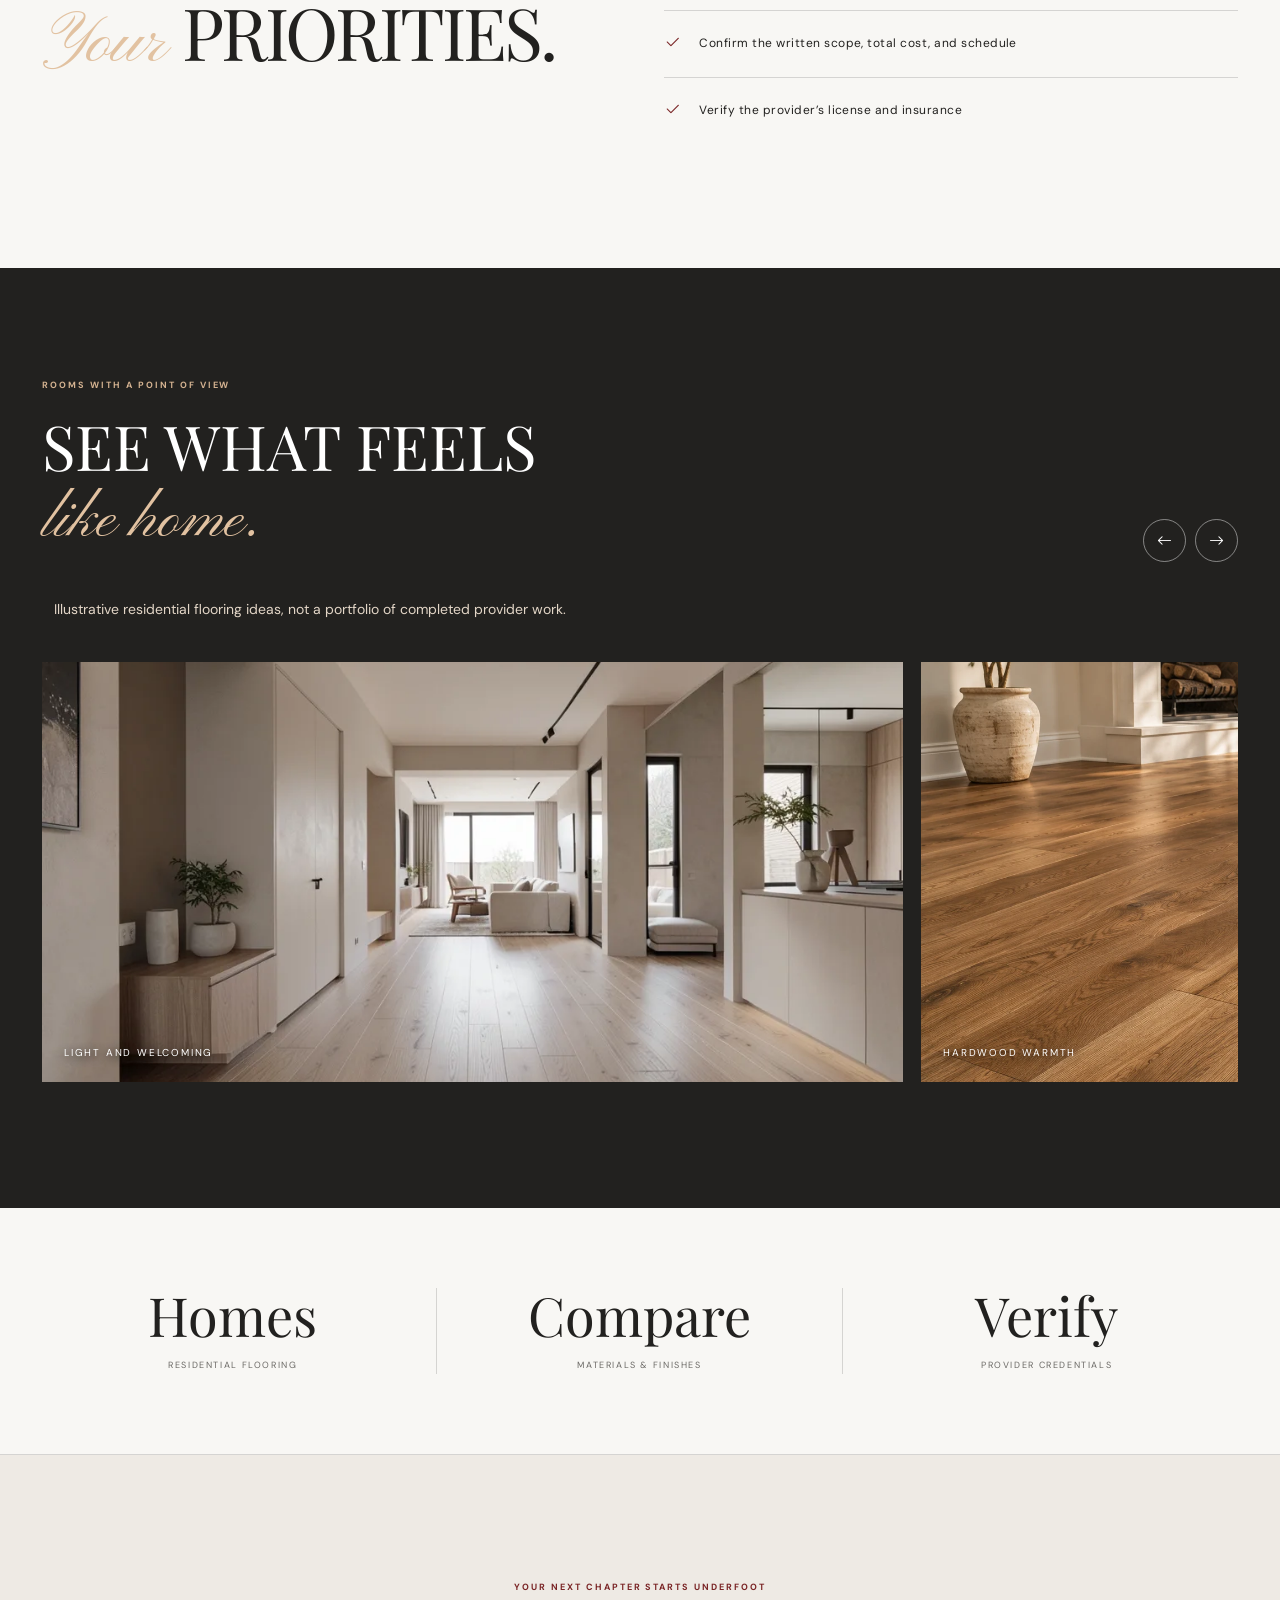
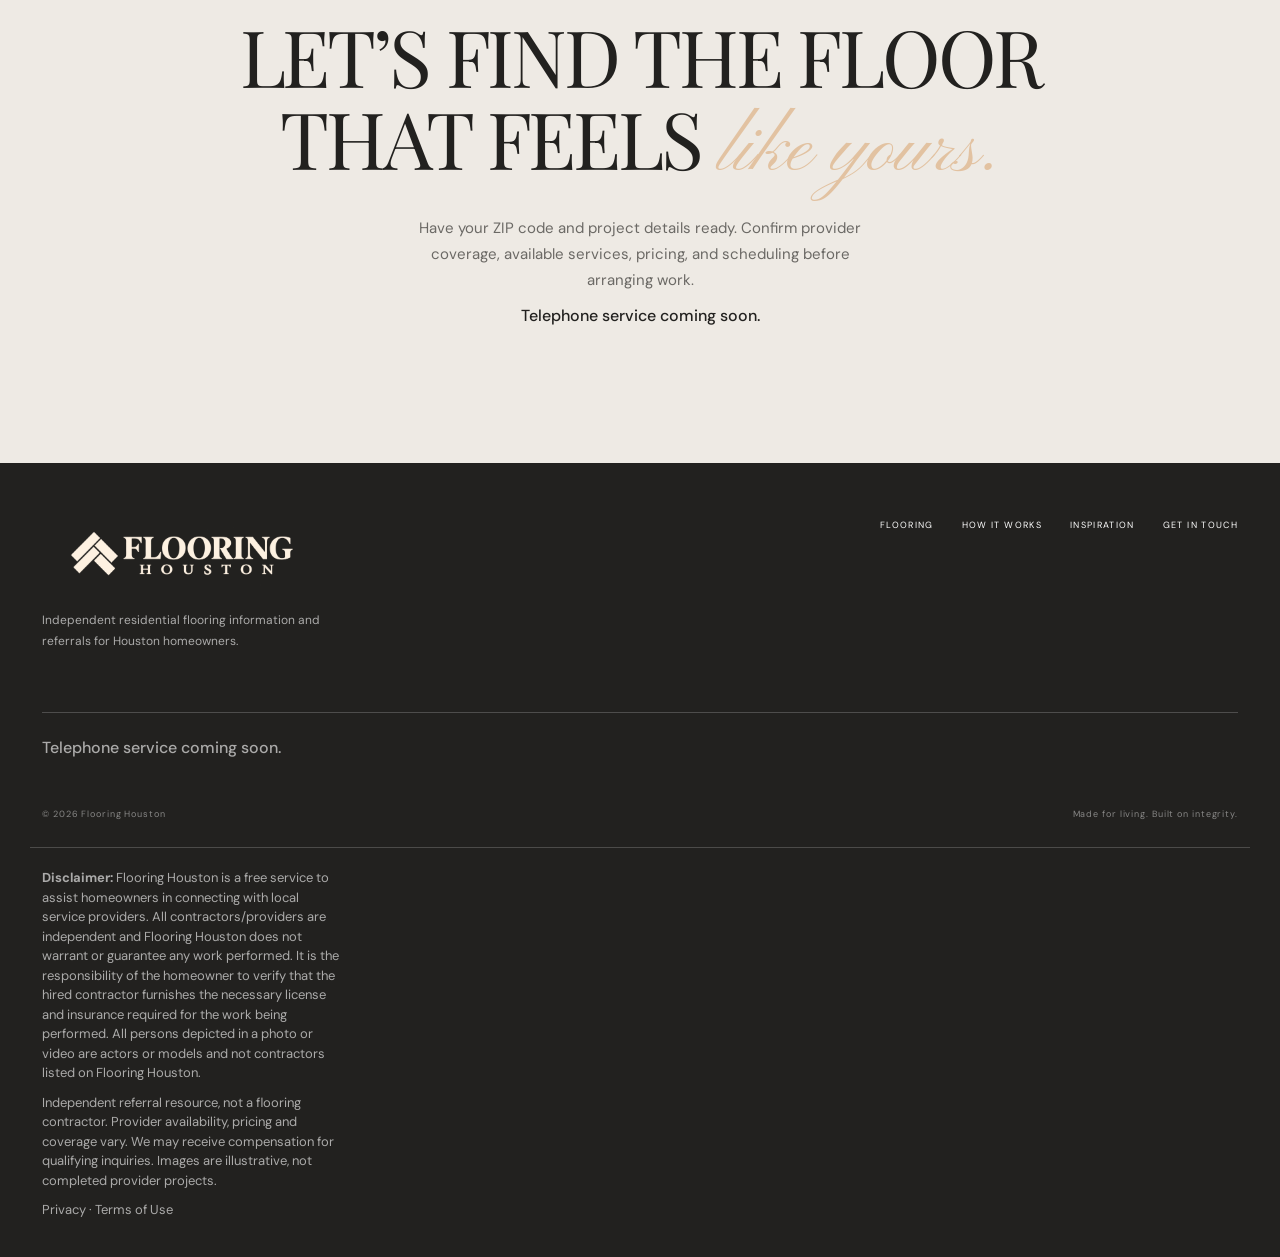
==== commit 748360d5: "Add files via upload" ====
--- a/index.html
+++ b/index.html
@@ -13,7 +13,7 @@
   <link href="https://cdn.jsdelivr.net/npm/bootstrap-icons@1.11.3/font/bootstrap-icons.min.css" rel="stylesheet">
   
 <link rel="stylesheet" href="css/style.css?v=flooring-logo-3">
-<style id="call-preparation-styles">.call-preparation-note{display:block!important;position:relative!important;inset:auto!important;z-index:1;box-sizing:border-box;width:calc(100% - 40px);max-width:1120px;margin:26px auto!important;padding:22px 26px!important;background:#f5f6f3!important;color:#23342f!important;border:1px solid #d7dfd8;border-left:4px solid #526e60;border-radius:5px;text-align:left!important;font-style:normal;letter-spacing:normal!important}.call-preparation-note h2{font-family:inherit!important;font-size:21px!important;font-weight:700!important;line-height:1.3!important;letter-spacing:normal!important;text-transform:none!important;color:#23342f!important;margin:0 0 9px!important;padding:0!important}.call-preparation-note p{font-family:inherit!important;font-size:16px!important;font-weight:400!important;line-height:1.6!important;letter-spacing:normal!important;text-transform:none!important;color:#34463f!important;max-width:none!important;margin:0!important;padding:0!important}@media(max-width:600px){.call-preparation-note{width:calc(100% - 32px);padding:19px 20px!important;margin:20px auto!important}.call-preparation-note h2{font-size:20px!important}}</style></head>
+<style id="call-preparation-styles">.call-preparation-note{display:block!important;position:relative!important;inset:auto!important;z-index:1;box-sizing:border-box;width:calc(100% - 40px);max-width:1120px;margin:26px auto!important;padding:22px 26px!important;background:#f5f6f3!important;color:#23342f!important;border:1px solid #d7dfd8;border-left:4px solid #526e60;border-radius:5px;text-align:left!important;font-style:normal;letter-spacing:normal!important}.call-preparation-note h2{font-family:inherit!important;font-size:21px!important;font-weight:700!important;line-height:1.3!important;letter-spacing:normal!important;text-transform:none!important;color:#23342f!important;margin:0 0 9px!important;padding:0!important}.call-preparation-note p{font-family:inherit!important;font-size:16px!important;font-weight:400!important;line-height:1.6!important;letter-spacing:normal!important;text-transform:none!important;color:#34463f!important;max-width:none!important;margin:0!important;padding:0!important}@media(max-width:600px){.call-preparation-note{width:calc(100% - 32px);padding:19px 20px!important;margin:20px auto!important}.call-preparation-note h2{font-size:20px!important}}</style><style id="flooring-phone-pending-styles">.flooring-phone-pending{display:inline-block;font-family:inherit;font-size:16px;line-height:1.5;font-weight:500;margin:10px 0}.nav-end .flooring-phone-pending{font-size:13px;max-width:180px;margin:0 15px 0 0}@media(max-width:600px){.nav-end .flooring-phone-pending{max-width:115px;font-size:12px;line-height:1.3}}</style></head>
 <body>
   <header class="site-nav" id="siteNav">
     <div class="nav-inner">
@@ -21,7 +21,7 @@
       <nav class="nav-links" id="navLinks" aria-label="Main navigation">
         <a href="#services">Flooring</a><a href="#approach">How it works</a><a href="#gallery">Inspiration</a><a href="#contact">Contact</a>
       </nav>
-      <div class="nav-end"><a class="nav-cta" href="tel:+12815555555">Call (281) 555-5555</a><button class="menu-toggle" id="menuToggle" aria-label="Open navigation" aria-expanded="false"><i class="bi bi-list"></i></button></div>
+      <div class="nav-end"><span class="flooring-phone-pending">Telephone service coming soon.</span><button class="menu-toggle" id="menuToggle" aria-label="Open navigation" aria-expanded="false"><i class="bi bi-list"></i></button></div>
     </div>
   </header>
   <main id="home">
@@ -33,7 +33,7 @@
           <div class="eyebrow">Flooring, thoughtfully done · Houston, Texas</div>
           <h1>Grounded in<br><span class="script">good</span> living.</h1>
           <p class="hero-copy">Explore flooring ideas for your Houston home. Flooring Houston is a free, independent referral resource—not a flooring contractor. Confirm services and availability with the provider.</p>
-          <a class="button-link" href="tel:+12815555555">Call (281) 555-5555 <i class="bi bi-arrow-right"></i></a>
+          <span class="flooring-phone-pending">Telephone service coming soon.</span>
         </div>
       </div>
     </section><aside class="call-preparation-note" aria-labelledby="call-preparation-title"><h2 id="call-preparation-title">Make the most of your call.</h2><p>Take a moment to explain your situation, your main concerns, and what you hope to accomplish. Ask questions and confirm that the provider offers the help you need. Share sensitive personal, medical, or financial details only after confirming who you’re speaking with.</p></aside>
@@ -45,7 +45,7 @@
         <p class="intro-copy">Choosing a floor starts with understanding your options. Compare materials, finishes, maintenance needs, and installation questions, then discuss your project with an independent provider.</p>
         <a class="text-link" href="#approach">How referrals work <i class="bi bi-arrow-right"></i></a>
       </div>
-    <p class="inline-call">Talk about your home flooring project: <a href="tel:+12815555555">(281) 555-5555</a></p></section>
+    <p class="inline-call"><span class="flooring-phone-pending">Telephone service coming soon.</span></p></section>
 
     <section class="services" id="services">
       <div class="container">
@@ -136,7 +136,7 @@
         <div class="section-kicker">Your next chapter starts underfoot</div>
         <h2>Let’s find the floor that feels <span class="script">like yours.</span></h2>
         <p>Have your ZIP code and project details ready. Confirm provider coverage, available services, pricing, and scheduling before arranging work.</p>
-        <a class="call-button" href="tel:+12815555555">Call (281) 555-5555</a>
+        <span class="flooring-phone-pending">Telephone service coming soon.</span>
       </div>
     </section>
   </main>
@@ -146,7 +146,7 @@
         <div><a class="footer-brand" href="#home"><img src="assets/flooring-houston-logo.png" alt="Flooring Houston" width="260" style="display:block;width:100%;height:auto;max-height:74px;object-fit:contain"></a><p>Independent residential flooring information and referrals for Houston homeowners.</p></div>
         <nav class="footer-links" aria-label="Footer navigation"><a href="#services">Flooring</a><a href="#approach">How it works</a><a href="#gallery">Inspiration</a><a href="#contact">Get in touch</a></nav>
       </div>
-      <p class="footer-phone"><a href="tel:+12815555555">Call (281) 555-5555</a></p><div class="copyright"><span>© 2026 Flooring Houston</span><span>Made for living. Built on integrity.</span></div>
+      <p class="footer-phone"><span class="flooring-phone-pending">Telephone service coming soon.</span></p><div class="copyright"><span>© 2026 Flooring Houston</span><span>Made for living. Built on integrity.</span></div>
     </div>
   <div class="container ppc-disclaimer"><p><strong>Disclaimer:</strong> Flooring Houston is a free service to assist homeowners in connecting with local service providers. All contractors/providers are independent and Flooring Houston does not warrant or guarantee any work performed. It is the responsibility of the homeowner to verify that the hired contractor furnishes the necessary license and insurance required for the work being performed. All persons depicted in a photo or video are actors or models and not contractors listed on Flooring Houston.</p><p>Independent referral resource, not a flooring contractor. Provider availability, pricing and coverage vary. We may receive compensation for qualifying inquiries. Images are illustrative, not completed provider projects.</p><p><a href="privacy.html">Privacy</a> · <a href="terms.html">Terms of Use</a></p></div></footer>
   <script src="https://cdn.jsdelivr.net/npm/bootstrap@5.3.3/dist/js/bootstrap.bundle.min.js"></script>
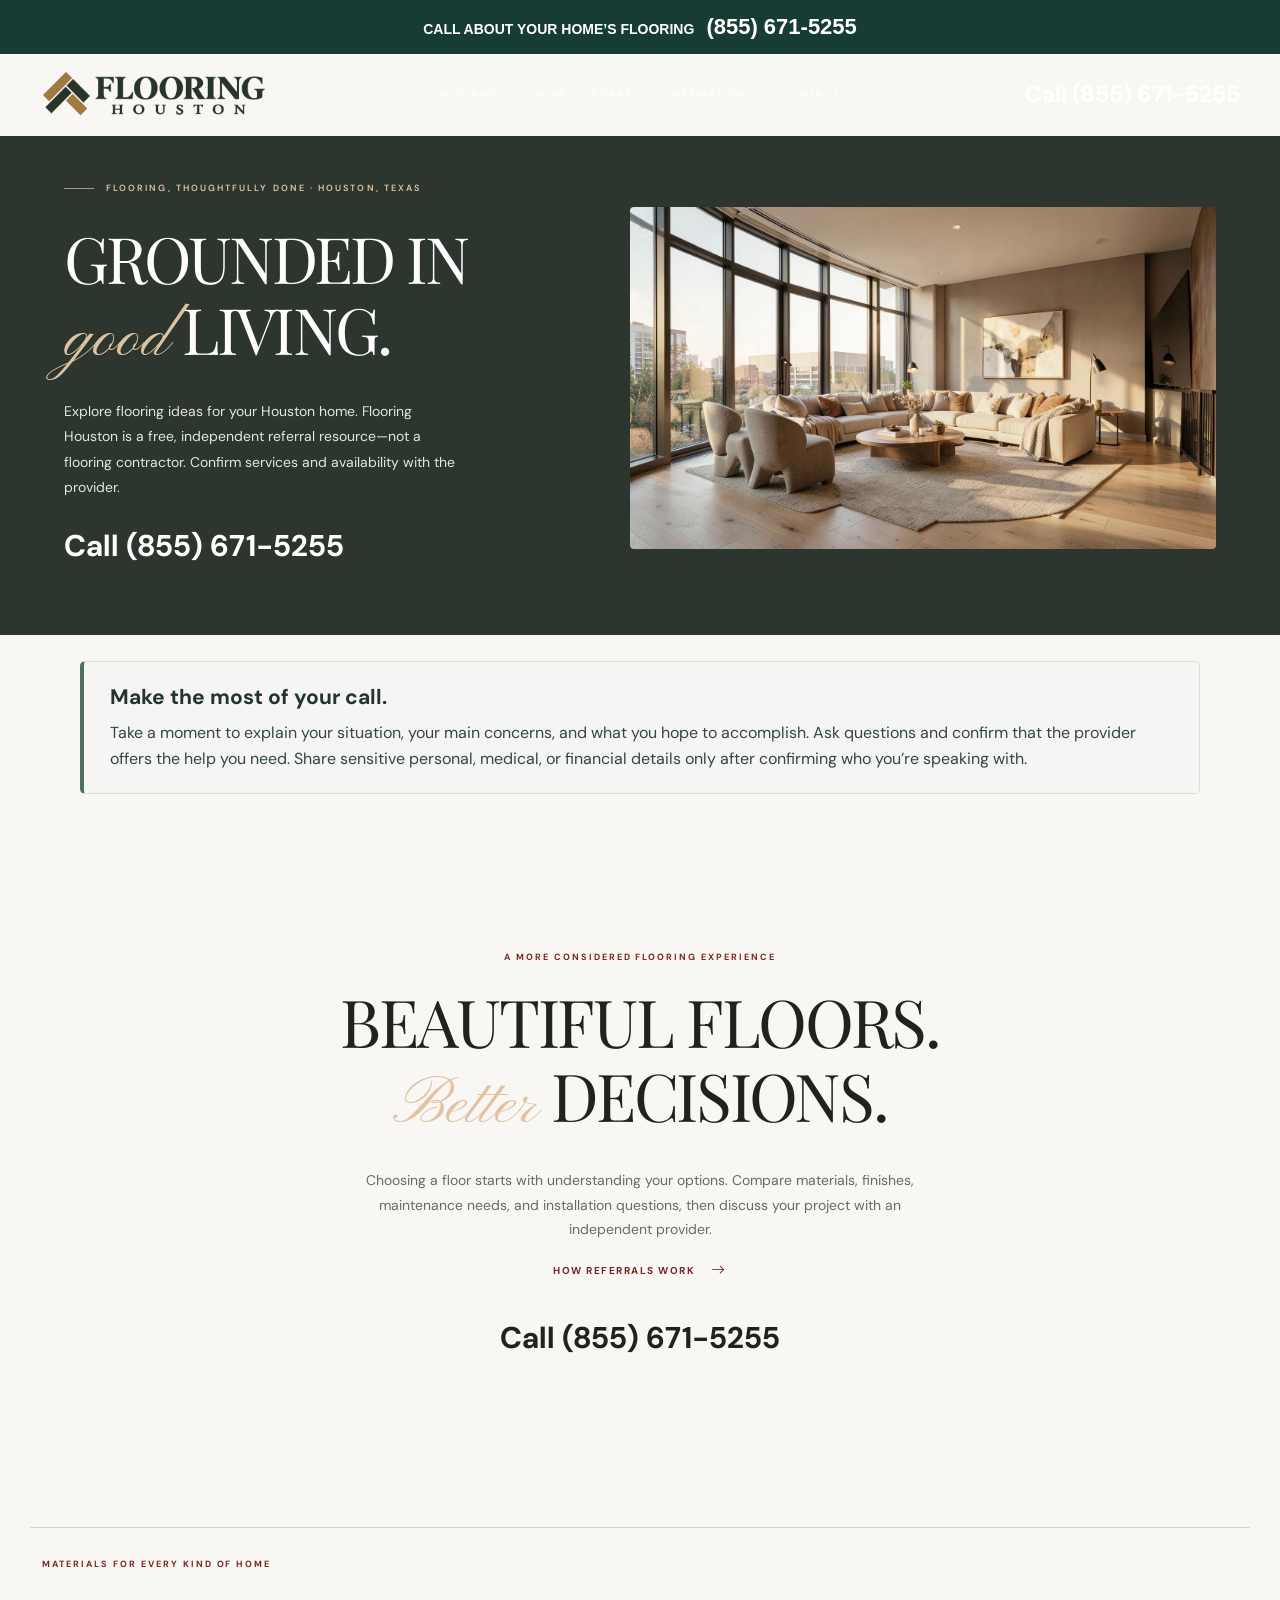
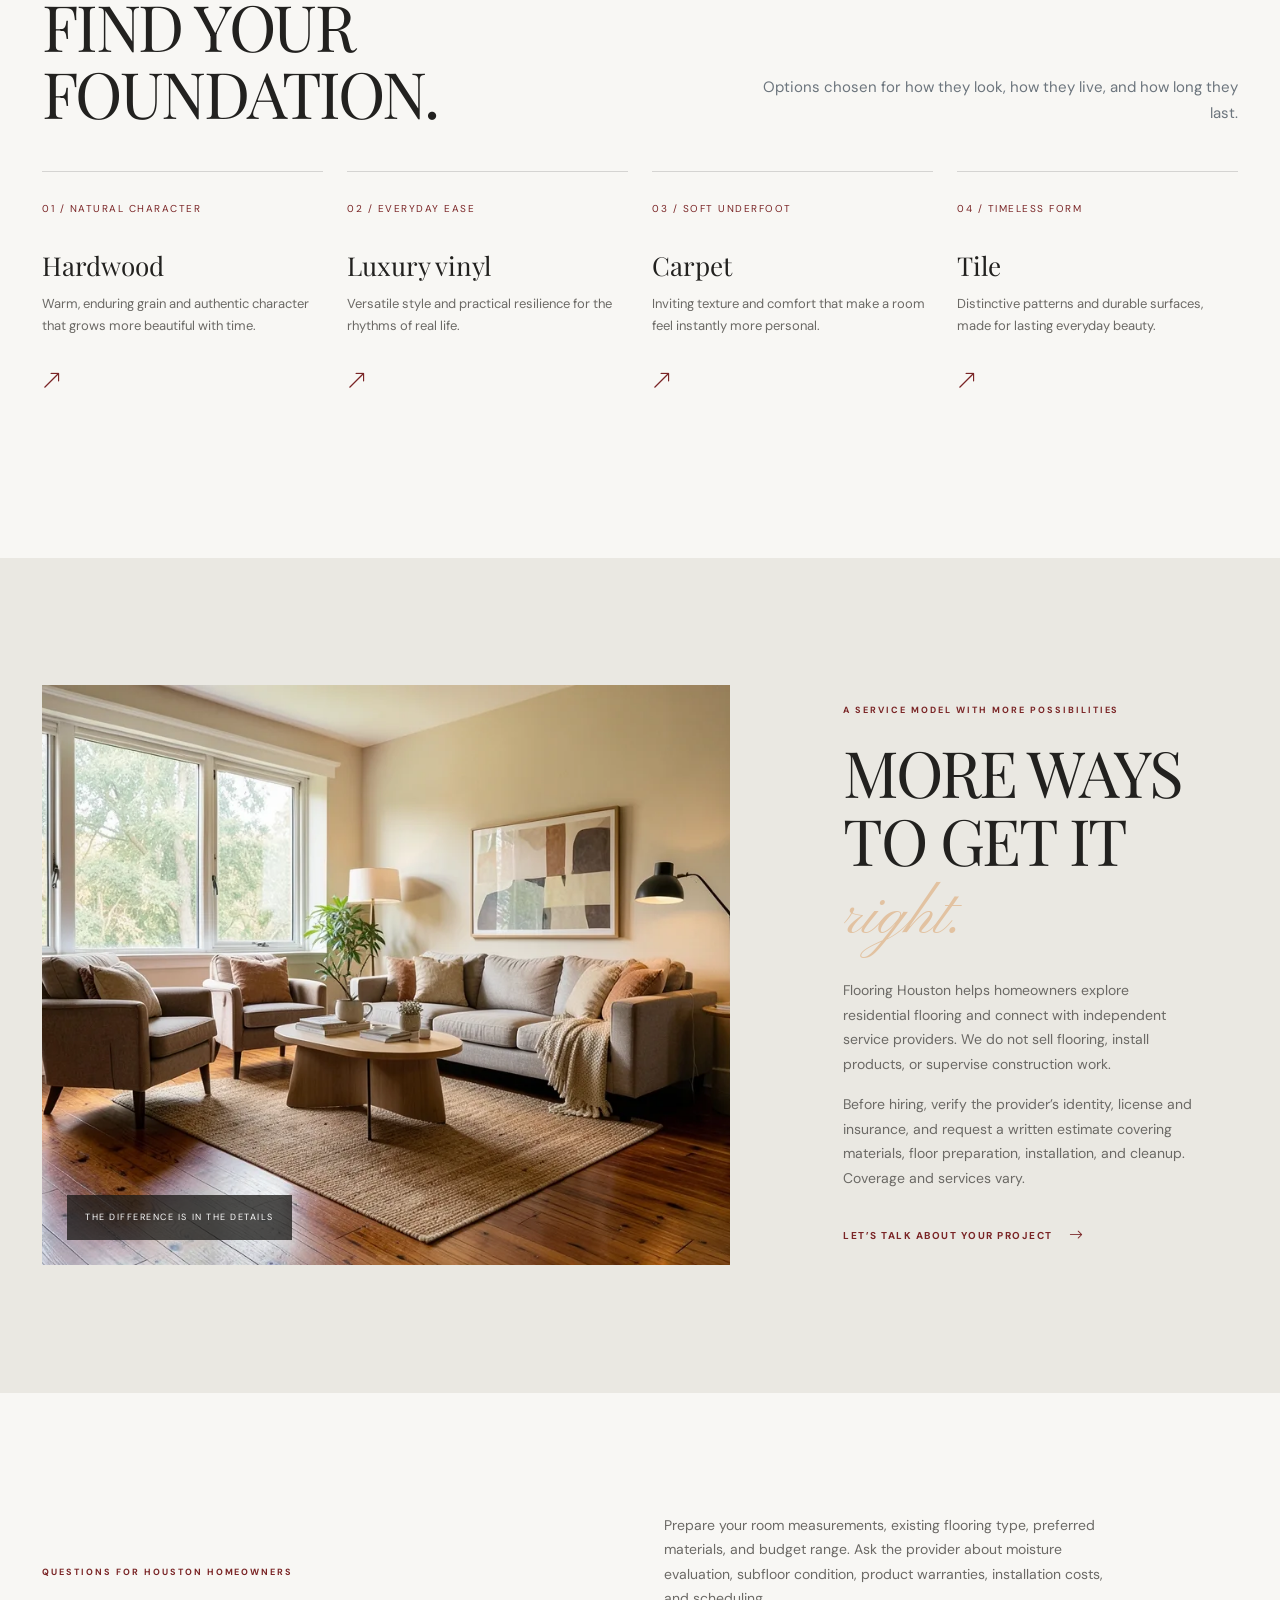
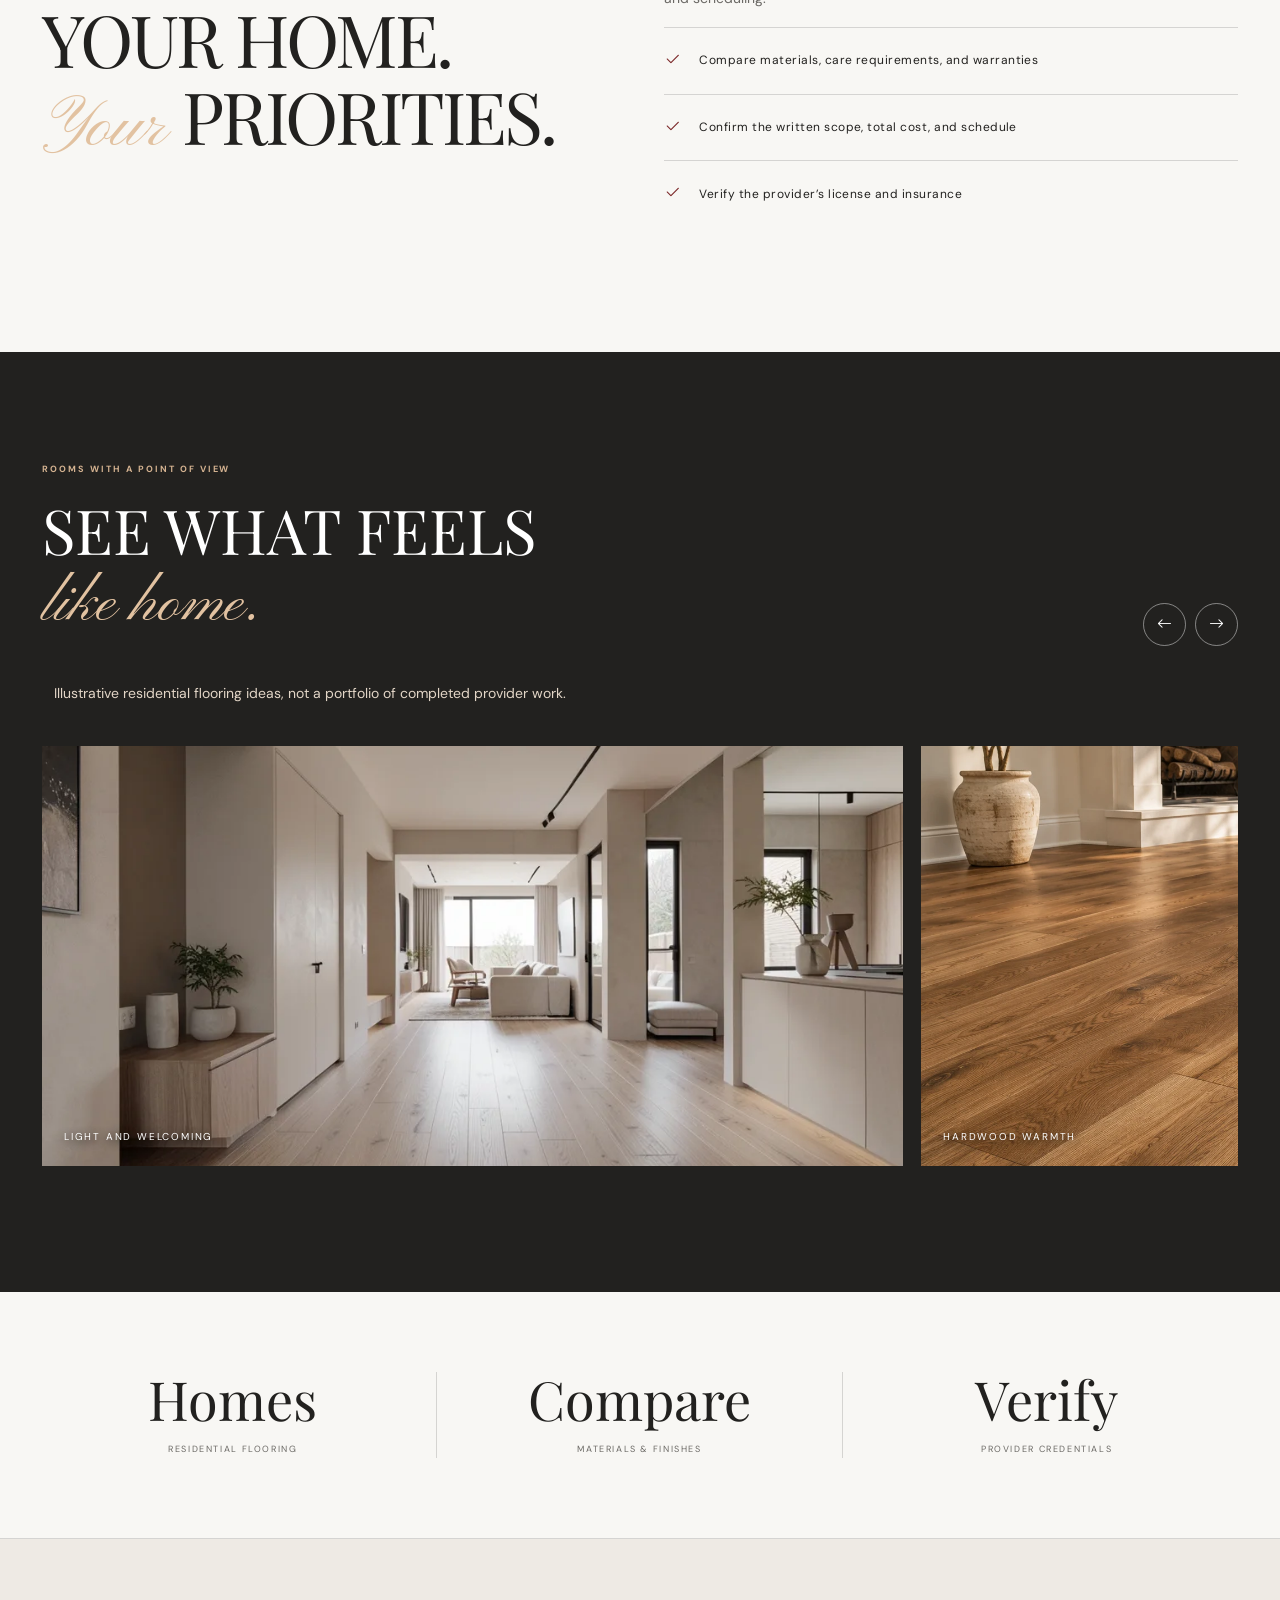
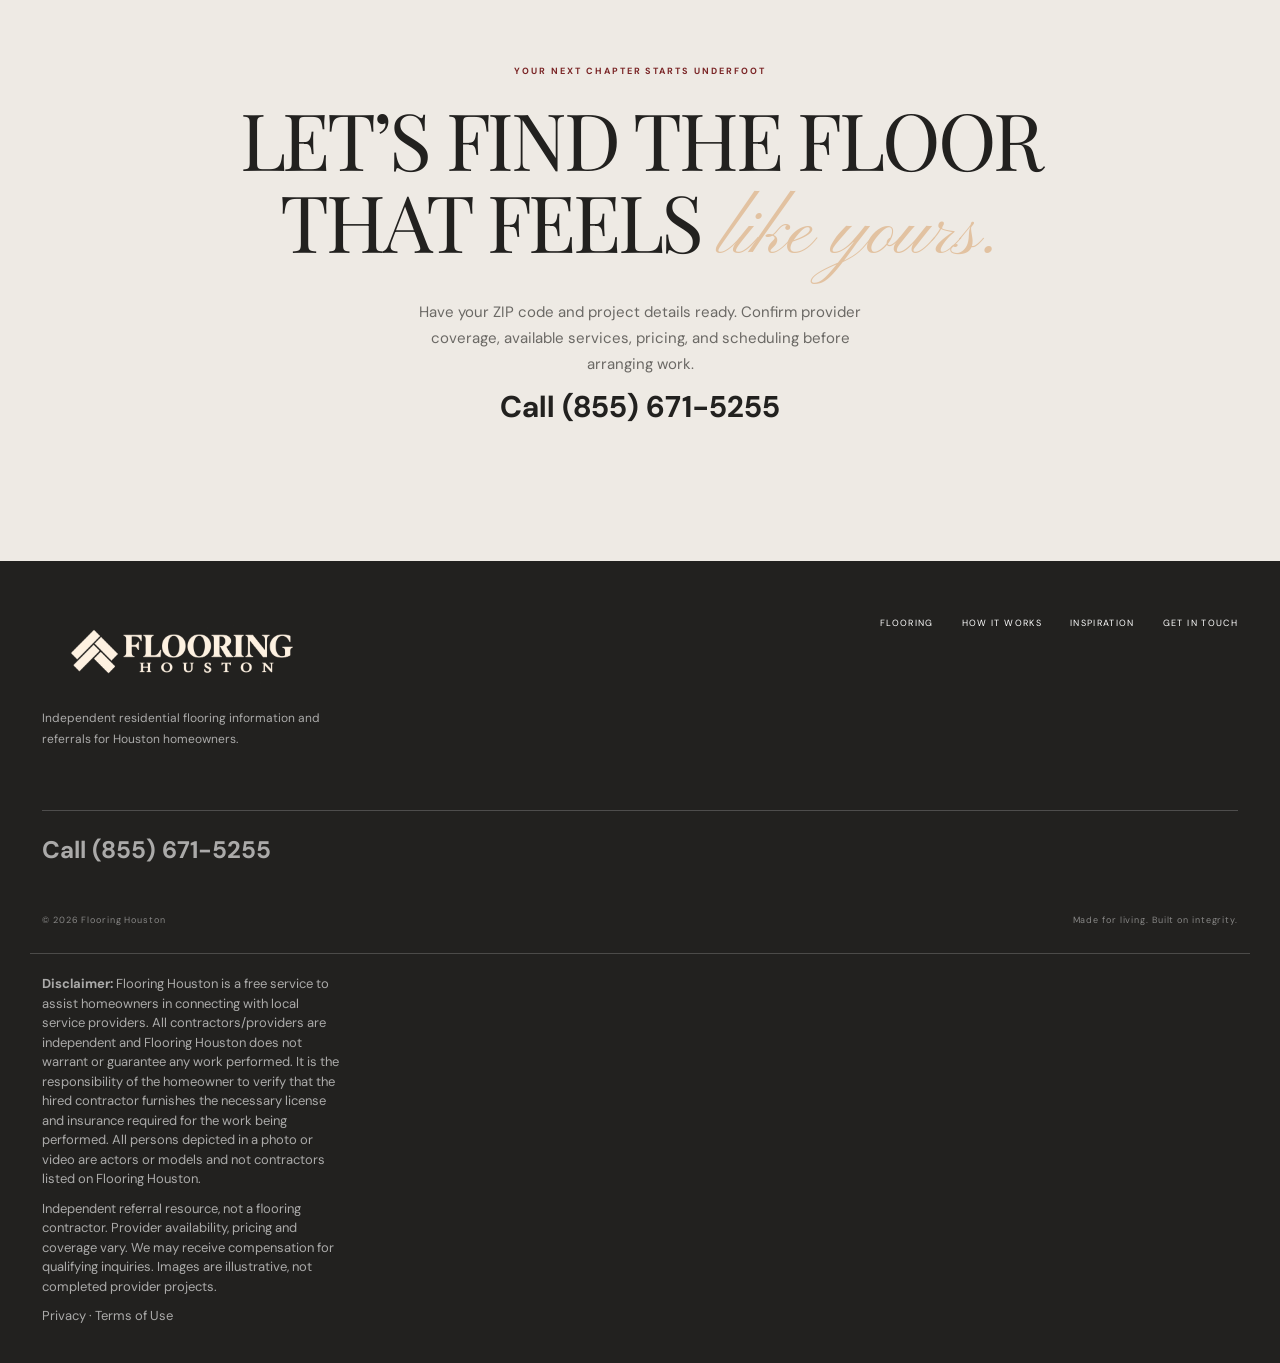
==== commit d6eb68cc: "Add files via upload" ====
--- a/index.html
+++ b/index.html
@@ -13,15 +13,15 @@
   <link href="https://cdn.jsdelivr.net/npm/bootstrap-icons@1.11.3/font/bootstrap-icons.min.css" rel="stylesheet">
   
 <link rel="stylesheet" href="css/style.css?v=flooring-logo-3">
-<style id="call-preparation-styles">.call-preparation-note{display:block!important;position:relative!important;inset:auto!important;z-index:1;box-sizing:border-box;width:calc(100% - 40px);max-width:1120px;margin:26px auto!important;padding:22px 26px!important;background:#f5f6f3!important;color:#23342f!important;border:1px solid #d7dfd8;border-left:4px solid #526e60;border-radius:5px;text-align:left!important;font-style:normal;letter-spacing:normal!important}.call-preparation-note h2{font-family:inherit!important;font-size:21px!important;font-weight:700!important;line-height:1.3!important;letter-spacing:normal!important;text-transform:none!important;color:#23342f!important;margin:0 0 9px!important;padding:0!important}.call-preparation-note p{font-family:inherit!important;font-size:16px!important;font-weight:400!important;line-height:1.6!important;letter-spacing:normal!important;text-transform:none!important;color:#34463f!important;max-width:none!important;margin:0!important;padding:0!important}@media(max-width:600px){.call-preparation-note{width:calc(100% - 32px);padding:19px 20px!important;margin:20px auto!important}.call-preparation-note h2{font-size:20px!important}}</style><style id="flooring-phone-pending-styles">.flooring-phone-pending{display:inline-block;font-family:inherit;font-size:16px;line-height:1.5;font-weight:500;margin:10px 0}.nav-end .flooring-phone-pending{font-size:13px;max-width:180px;margin:0 15px 0 0}@media(max-width:600px){.nav-end .flooring-phone-pending{max-width:115px;font-size:12px;line-height:1.3}}</style></head>
-<body>
+<style id="call-preparation-styles">.call-preparation-note{display:block!important;position:relative!important;inset:auto!important;z-index:1;box-sizing:border-box;width:calc(100% - 40px);max-width:1120px;margin:26px auto!important;padding:22px 26px!important;background:#f5f6f3!important;color:#23342f!important;border:1px solid #d7dfd8;border-left:4px solid #526e60;border-radius:5px;text-align:left!important;font-style:normal;letter-spacing:normal!important}.call-preparation-note h2{font-family:inherit!important;font-size:21px!important;font-weight:700!important;line-height:1.3!important;letter-spacing:normal!important;text-transform:none!important;color:#23342f!important;margin:0 0 9px!important;padding:0!important}.call-preparation-note p{font-family:inherit!important;font-size:16px!important;font-weight:400!important;line-height:1.6!important;letter-spacing:normal!important;text-transform:none!important;color:#34463f!important;max-width:none!important;margin:0!important;padding:0!important}@media(max-width:600px){.call-preparation-note{width:calc(100% - 32px);padding:19px 20px!important;margin:20px auto!important}.call-preparation-note h2{font-size:20px!important}}</style><style id="flooring-phone-styles">.flooring-phone-link{display:inline-block;font-size:clamp(20px,3vw,30px);font-weight:700;line-height:1.3;color:inherit;margin:10px 0}.nav-end .flooring-phone-link{font-size:clamp(16px,2vw,23px);margin:0 16px 0 0;white-space:nowrap}.flooring-call-banner{display:block;position:sticky;top:0;z-index:1100;text-align:center;background:#173c33;color:#fff;padding:12px 15px;font:700 22px/1.35 sans-serif;text-decoration:none}.flooring-call-banner span{font-size:14px;margin-right:12px}@media(max-width:600px){.flooring-call-banner span{display:block;margin:0;font-size:12px}.nav-end .flooring-phone-link{font-size:16px;margin-right:8px}}</style></head>
+<body><a class="flooring-call-banner" href="tel:+18556715255"><span>CALL ABOUT YOUR HOME’S FLOORING</span>(855) 671-5255</a>
   <header class="site-nav" id="siteNav">
     <div class="nav-inner">
       <a class="brand" href="#home" aria-label="Flooring Houston home"><img src="assets/flooring-houston-logo.png" alt="Flooring Houston" width="260" style="display:block;width:100%;height:auto;max-height:74px;object-fit:contain"></a>
       <nav class="nav-links" id="navLinks" aria-label="Main navigation">
         <a href="#services">Flooring</a><a href="#approach">How it works</a><a href="#gallery">Inspiration</a><a href="#contact">Contact</a>
       </nav>
-      <div class="nav-end"><span class="flooring-phone-pending">Telephone service coming soon.</span><button class="menu-toggle" id="menuToggle" aria-label="Open navigation" aria-expanded="false"><i class="bi bi-list"></i></button></div>
+      <div class="nav-end"><a class="flooring-phone-link" href="tel:+18556715255">Call (855) 671-5255</a><button class="menu-toggle" id="menuToggle" aria-label="Open navigation" aria-expanded="false"><i class="bi bi-list"></i></button></div>
     </div>
   </header>
   <main id="home">
@@ -33,7 +33,7 @@
           <div class="eyebrow">Flooring, thoughtfully done · Houston, Texas</div>
           <h1>Grounded in<br><span class="script">good</span> living.</h1>
           <p class="hero-copy">Explore flooring ideas for your Houston home. Flooring Houston is a free, independent referral resource—not a flooring contractor. Confirm services and availability with the provider.</p>
-          <span class="flooring-phone-pending">Telephone service coming soon.</span>
+          <a class="flooring-phone-link" href="tel:+18556715255">Call (855) 671-5255</a>
         </div>
       </div>
     </section><aside class="call-preparation-note" aria-labelledby="call-preparation-title"><h2 id="call-preparation-title">Make the most of your call.</h2><p>Take a moment to explain your situation, your main concerns, and what you hope to accomplish. Ask questions and confirm that the provider offers the help you need. Share sensitive personal, medical, or financial details only after confirming who you’re speaking with.</p></aside>
@@ -45,7 +45,7 @@
         <p class="intro-copy">Choosing a floor starts with understanding your options. Compare materials, finishes, maintenance needs, and installation questions, then discuss your project with an independent provider.</p>
         <a class="text-link" href="#approach">How referrals work <i class="bi bi-arrow-right"></i></a>
       </div>
-    <p class="inline-call"><span class="flooring-phone-pending">Telephone service coming soon.</span></p></section>
+    <p class="inline-call"><a class="flooring-phone-link" href="tel:+18556715255">Call (855) 671-5255</a></p></section>
 
     <section class="services" id="services">
       <div class="container">
@@ -136,7 +136,7 @@
         <div class="section-kicker">Your next chapter starts underfoot</div>
         <h2>Let’s find the floor that feels <span class="script">like yours.</span></h2>
         <p>Have your ZIP code and project details ready. Confirm provider coverage, available services, pricing, and scheduling before arranging work.</p>
-        <span class="flooring-phone-pending">Telephone service coming soon.</span>
+        <a class="flooring-phone-link" href="tel:+18556715255">Call (855) 671-5255</a>
       </div>
     </section>
   </main>
@@ -146,7 +146,7 @@
         <div><a class="footer-brand" href="#home"><img src="assets/flooring-houston-logo.png" alt="Flooring Houston" width="260" style="display:block;width:100%;height:auto;max-height:74px;object-fit:contain"></a><p>Independent residential flooring information and referrals for Houston homeowners.</p></div>
         <nav class="footer-links" aria-label="Footer navigation"><a href="#services">Flooring</a><a href="#approach">How it works</a><a href="#gallery">Inspiration</a><a href="#contact">Get in touch</a></nav>
       </div>
-      <p class="footer-phone"><span class="flooring-phone-pending">Telephone service coming soon.</span></p><div class="copyright"><span>© 2026 Flooring Houston</span><span>Made for living. Built on integrity.</span></div>
+      <p class="footer-phone"><a class="flooring-phone-link" href="tel:+18556715255">Call (855) 671-5255</a></p><div class="copyright"><span>© 2026 Flooring Houston</span><span>Made for living. Built on integrity.</span></div>
     </div>
   <div class="container ppc-disclaimer"><p><strong>Disclaimer:</strong> Flooring Houston is a free service to assist homeowners in connecting with local service providers. All contractors/providers are independent and Flooring Houston does not warrant or guarantee any work performed. It is the responsibility of the homeowner to verify that the hired contractor furnishes the necessary license and insurance required for the work being performed. All persons depicted in a photo or video are actors or models and not contractors listed on Flooring Houston.</p><p>Independent referral resource, not a flooring contractor. Provider availability, pricing and coverage vary. We may receive compensation for qualifying inquiries. Images are illustrative, not completed provider projects.</p><p><a href="privacy.html">Privacy</a> · <a href="terms.html">Terms of Use</a></p></div></footer>
   <script src="https://cdn.jsdelivr.net/npm/bootstrap@5.3.3/dist/js/bootstrap.bundle.min.js"></script>
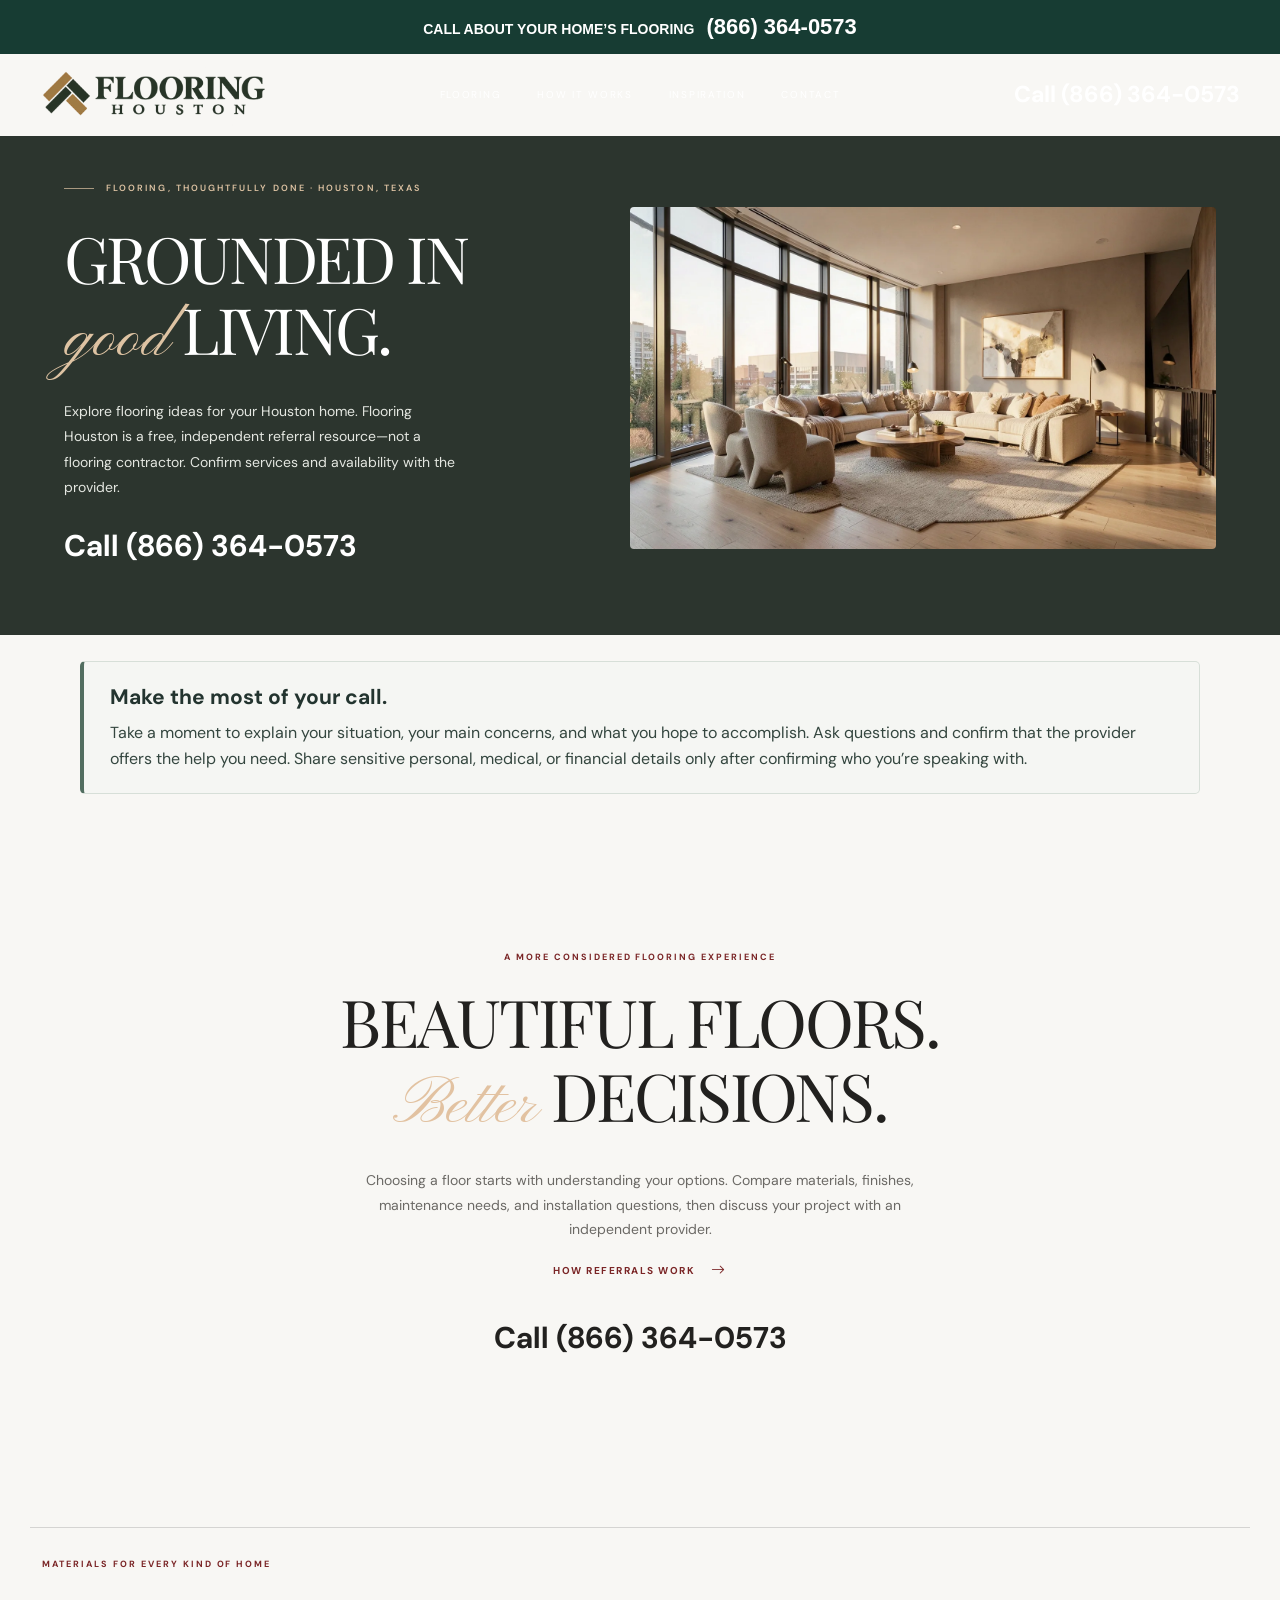
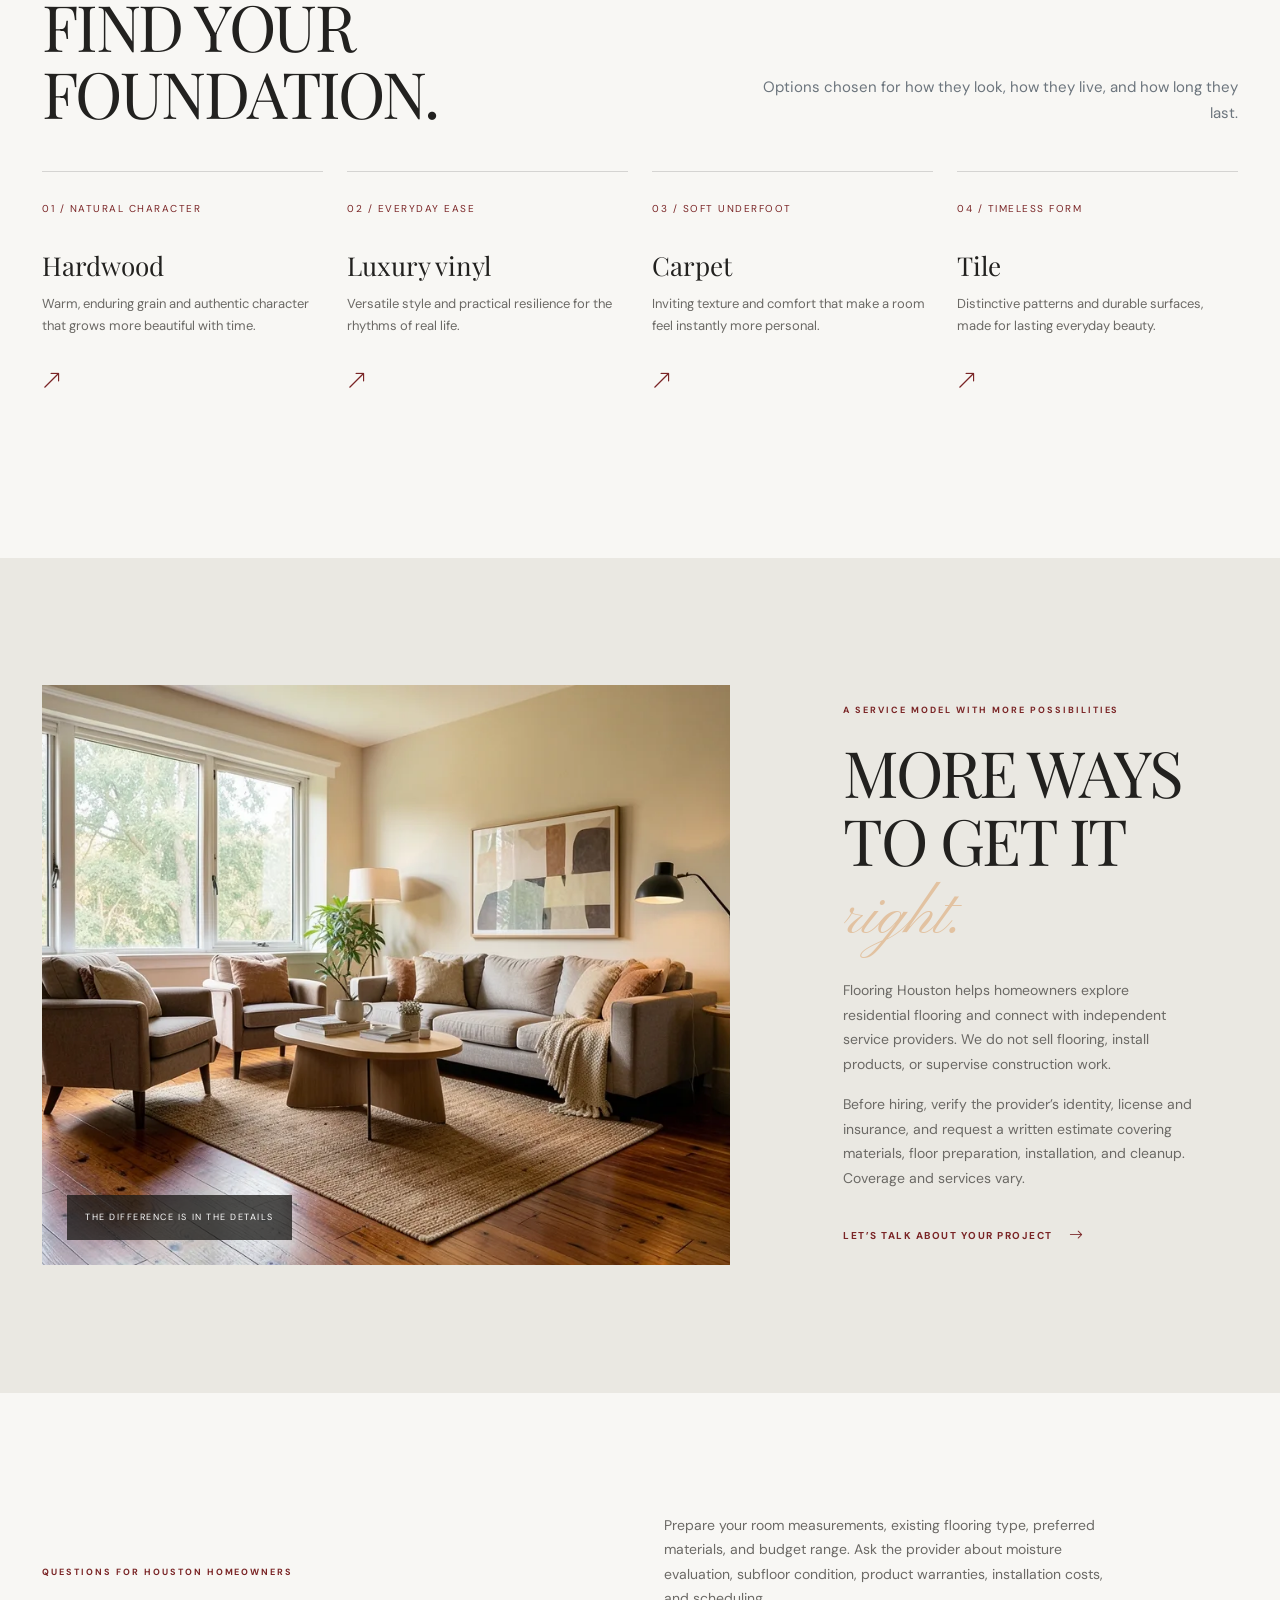
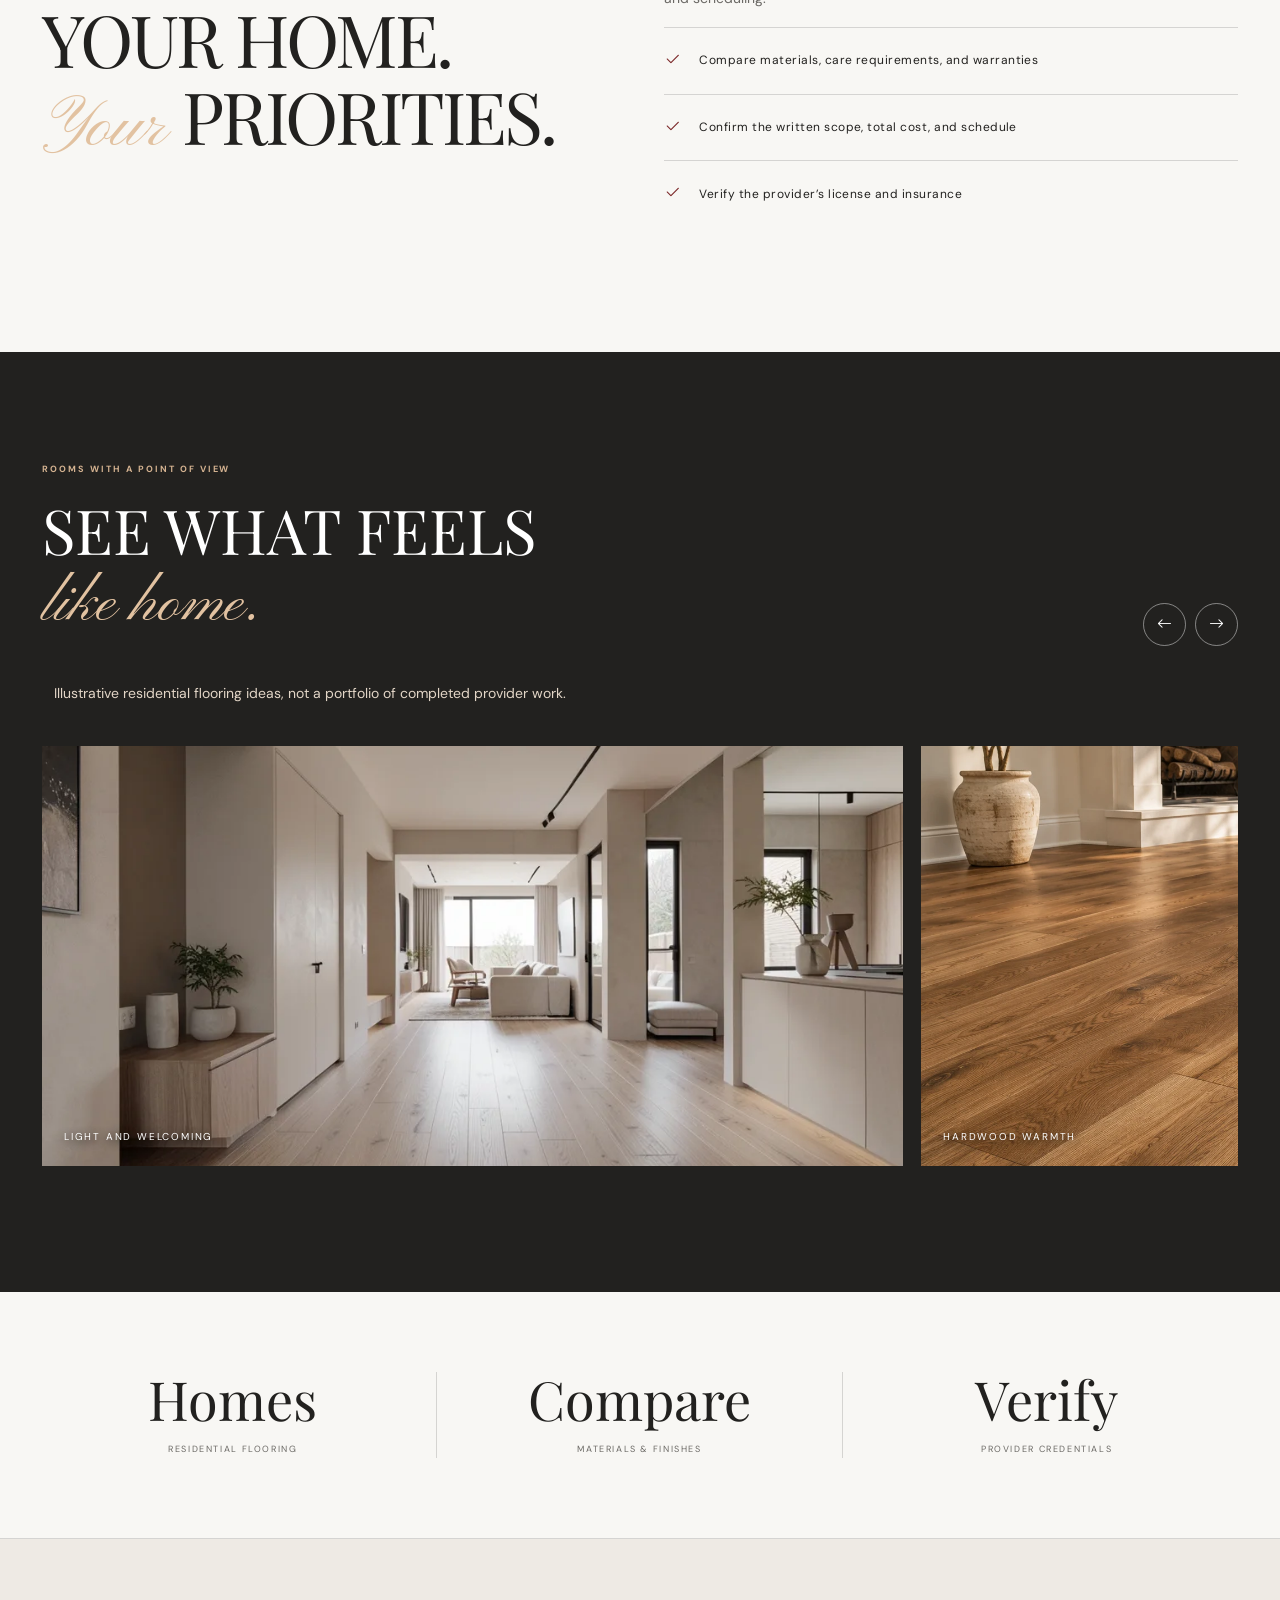
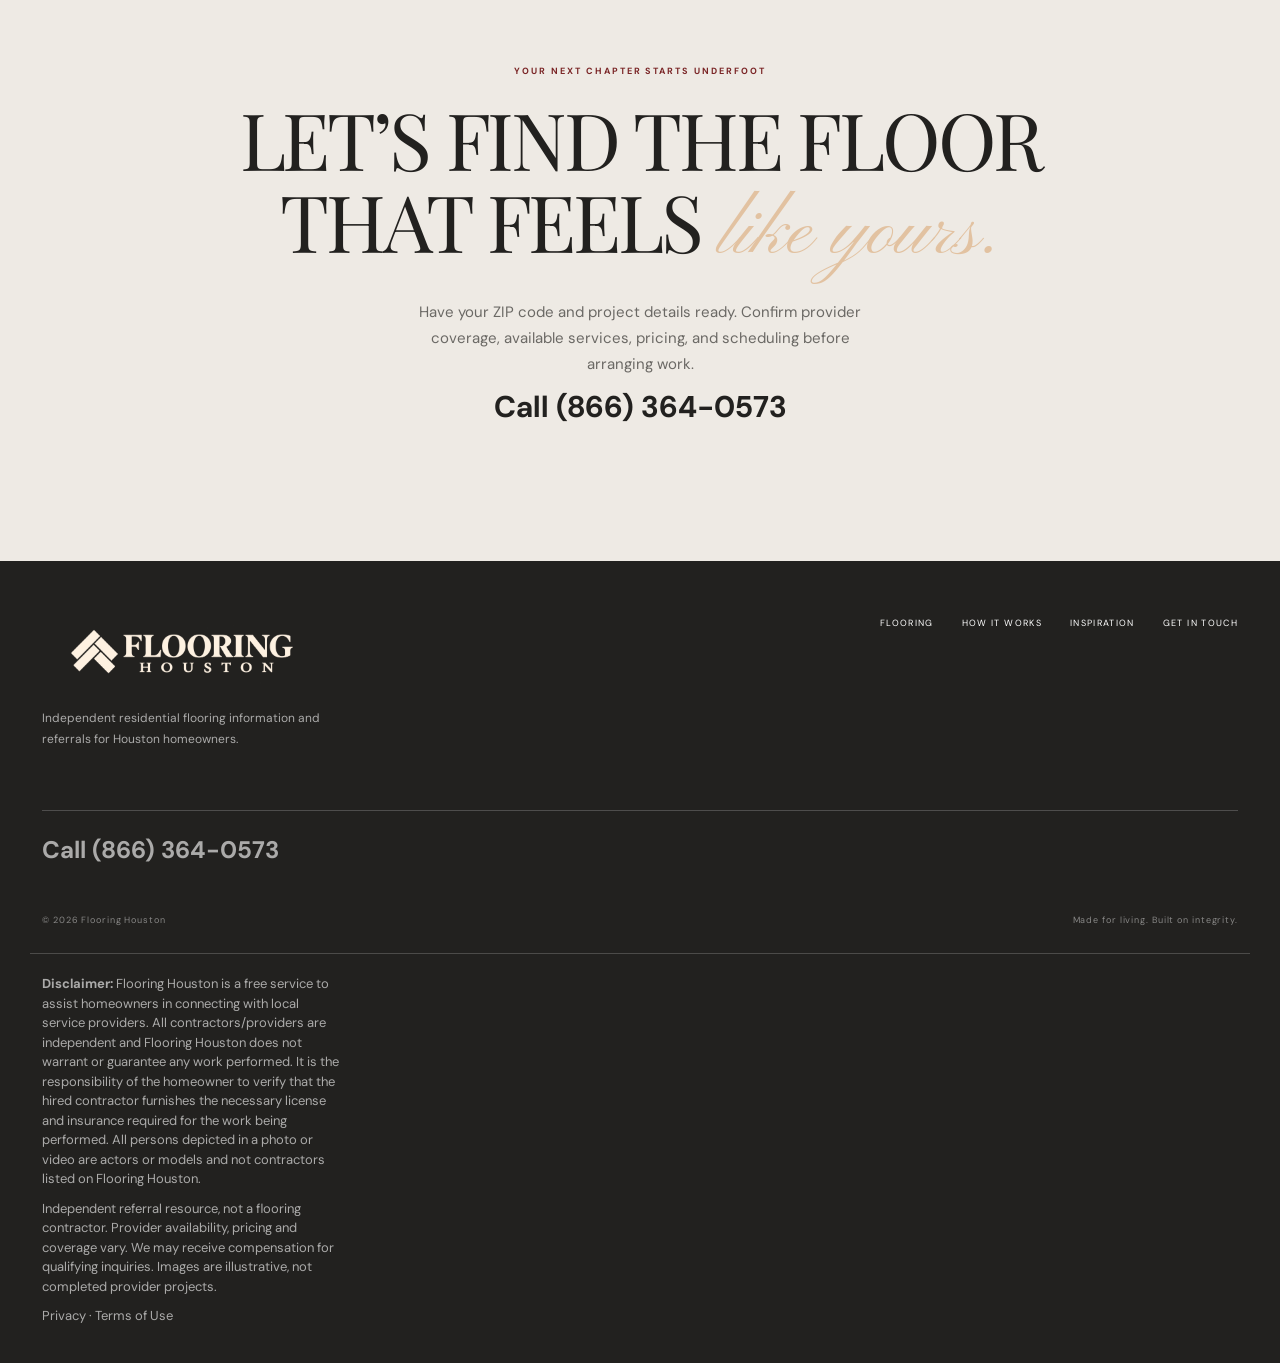
==== commit c7872416: "Add files via upload" ====
--- a/index.html
+++ b/index.html
@@ -14,14 +14,14 @@
   
 <link rel="stylesheet" href="css/style.css?v=flooring-logo-3">
 <style id="call-preparation-styles">.call-preparation-note{display:block!important;position:relative!important;inset:auto!important;z-index:1;box-sizing:border-box;width:calc(100% - 40px);max-width:1120px;margin:26px auto!important;padding:22px 26px!important;background:#f5f6f3!important;color:#23342f!important;border:1px solid #d7dfd8;border-left:4px solid #526e60;border-radius:5px;text-align:left!important;font-style:normal;letter-spacing:normal!important}.call-preparation-note h2{font-family:inherit!important;font-size:21px!important;font-weight:700!important;line-height:1.3!important;letter-spacing:normal!important;text-transform:none!important;color:#23342f!important;margin:0 0 9px!important;padding:0!important}.call-preparation-note p{font-family:inherit!important;font-size:16px!important;font-weight:400!important;line-height:1.6!important;letter-spacing:normal!important;text-transform:none!important;color:#34463f!important;max-width:none!important;margin:0!important;padding:0!important}@media(max-width:600px){.call-preparation-note{width:calc(100% - 32px);padding:19px 20px!important;margin:20px auto!important}.call-preparation-note h2{font-size:20px!important}}</style><style id="flooring-phone-styles">.flooring-phone-link{display:inline-block;font-size:clamp(20px,3vw,30px);font-weight:700;line-height:1.3;color:inherit;margin:10px 0}.nav-end .flooring-phone-link{font-size:clamp(16px,2vw,23px);margin:0 16px 0 0;white-space:nowrap}.flooring-call-banner{display:block;position:sticky;top:0;z-index:1100;text-align:center;background:#173c33;color:#fff;padding:12px 15px;font:700 22px/1.35 sans-serif;text-decoration:none}.flooring-call-banner span{font-size:14px;margin-right:12px}@media(max-width:600px){.flooring-call-banner span{display:block;margin:0;font-size:12px}.nav-end .flooring-phone-link{font-size:16px;margin-right:8px}}</style></head>
-<body><a class="flooring-call-banner" href="tel:+18556715255"><span>CALL ABOUT YOUR HOME’S FLOORING</span>(855) 671-5255</a>
+<body><a class="flooring-call-banner" href="tel:+18663640573"><span>CALL ABOUT YOUR HOME’S FLOORING</span>(866) 364-0573</a>
   <header class="site-nav" id="siteNav">
     <div class="nav-inner">
       <a class="brand" href="#home" aria-label="Flooring Houston home"><img src="assets/flooring-houston-logo.png" alt="Flooring Houston" width="260" style="display:block;width:100%;height:auto;max-height:74px;object-fit:contain"></a>
       <nav class="nav-links" id="navLinks" aria-label="Main navigation">
         <a href="#services">Flooring</a><a href="#approach">How it works</a><a href="#gallery">Inspiration</a><a href="#contact">Contact</a>
       </nav>
-      <div class="nav-end"><a class="flooring-phone-link" href="tel:+18556715255">Call (855) 671-5255</a><button class="menu-toggle" id="menuToggle" aria-label="Open navigation" aria-expanded="false"><i class="bi bi-list"></i></button></div>
+      <div class="nav-end"><a class="flooring-phone-link" href="tel:+18663640573">Call (866) 364-0573</a><button class="menu-toggle" id="menuToggle" aria-label="Open navigation" aria-expanded="false"><i class="bi bi-list"></i></button></div>
     </div>
   </header>
   <main id="home">
@@ -33,7 +33,7 @@
           <div class="eyebrow">Flooring, thoughtfully done · Houston, Texas</div>
           <h1>Grounded in<br><span class="script">good</span> living.</h1>
           <p class="hero-copy">Explore flooring ideas for your Houston home. Flooring Houston is a free, independent referral resource—not a flooring contractor. Confirm services and availability with the provider.</p>
-          <a class="flooring-phone-link" href="tel:+18556715255">Call (855) 671-5255</a>
+          <a class="flooring-phone-link" href="tel:+18663640573">Call (866) 364-0573</a>
         </div>
       </div>
     </section><aside class="call-preparation-note" aria-labelledby="call-preparation-title"><h2 id="call-preparation-title">Make the most of your call.</h2><p>Take a moment to explain your situation, your main concerns, and what you hope to accomplish. Ask questions and confirm that the provider offers the help you need. Share sensitive personal, medical, or financial details only after confirming who you’re speaking with.</p></aside>
@@ -45,7 +45,7 @@
         <p class="intro-copy">Choosing a floor starts with understanding your options. Compare materials, finishes, maintenance needs, and installation questions, then discuss your project with an independent provider.</p>
         <a class="text-link" href="#approach">How referrals work <i class="bi bi-arrow-right"></i></a>
       </div>
-    <p class="inline-call"><a class="flooring-phone-link" href="tel:+18556715255">Call (855) 671-5255</a></p></section>
+    <p class="inline-call"><a class="flooring-phone-link" href="tel:+18663640573">Call (866) 364-0573</a></p></section>
 
     <section class="services" id="services">
       <div class="container">
@@ -136,7 +136,7 @@
         <div class="section-kicker">Your next chapter starts underfoot</div>
         <h2>Let’s find the floor that feels <span class="script">like yours.</span></h2>
         <p>Have your ZIP code and project details ready. Confirm provider coverage, available services, pricing, and scheduling before arranging work.</p>
-        <a class="flooring-phone-link" href="tel:+18556715255">Call (855) 671-5255</a>
+        <a class="flooring-phone-link" href="tel:+18663640573">Call (866) 364-0573</a>
       </div>
     </section>
   </main>
@@ -146,7 +146,7 @@
         <div><a class="footer-brand" href="#home"><img src="assets/flooring-houston-logo.png" alt="Flooring Houston" width="260" style="display:block;width:100%;height:auto;max-height:74px;object-fit:contain"></a><p>Independent residential flooring information and referrals for Houston homeowners.</p></div>
         <nav class="footer-links" aria-label="Footer navigation"><a href="#services">Flooring</a><a href="#approach">How it works</a><a href="#gallery">Inspiration</a><a href="#contact">Get in touch</a></nav>
       </div>
-      <p class="footer-phone"><a class="flooring-phone-link" href="tel:+18556715255">Call (855) 671-5255</a></p><div class="copyright"><span>© 2026 Flooring Houston</span><span>Made for living. Built on integrity.</span></div>
+      <p class="footer-phone"><a class="flooring-phone-link" href="tel:+18663640573">Call (866) 364-0573</a></p><div class="copyright"><span>© 2026 Flooring Houston</span><span>Made for living. Built on integrity.</span></div>
     </div>
   <div class="container ppc-disclaimer"><p><strong>Disclaimer:</strong> Flooring Houston is a free service to assist homeowners in connecting with local service providers. All contractors/providers are independent and Flooring Houston does not warrant or guarantee any work performed. It is the responsibility of the homeowner to verify that the hired contractor furnishes the necessary license and insurance required for the work being performed. All persons depicted in a photo or video are actors or models and not contractors listed on Flooring Houston.</p><p>Independent referral resource, not a flooring contractor. Provider availability, pricing and coverage vary. We may receive compensation for qualifying inquiries. Images are illustrative, not completed provider projects.</p><p><a href="privacy.html">Privacy</a> · <a href="terms.html">Terms of Use</a></p></div></footer>
   <script src="https://cdn.jsdelivr.net/npm/bootstrap@5.3.3/dist/js/bootstrap.bundle.min.js"></script>
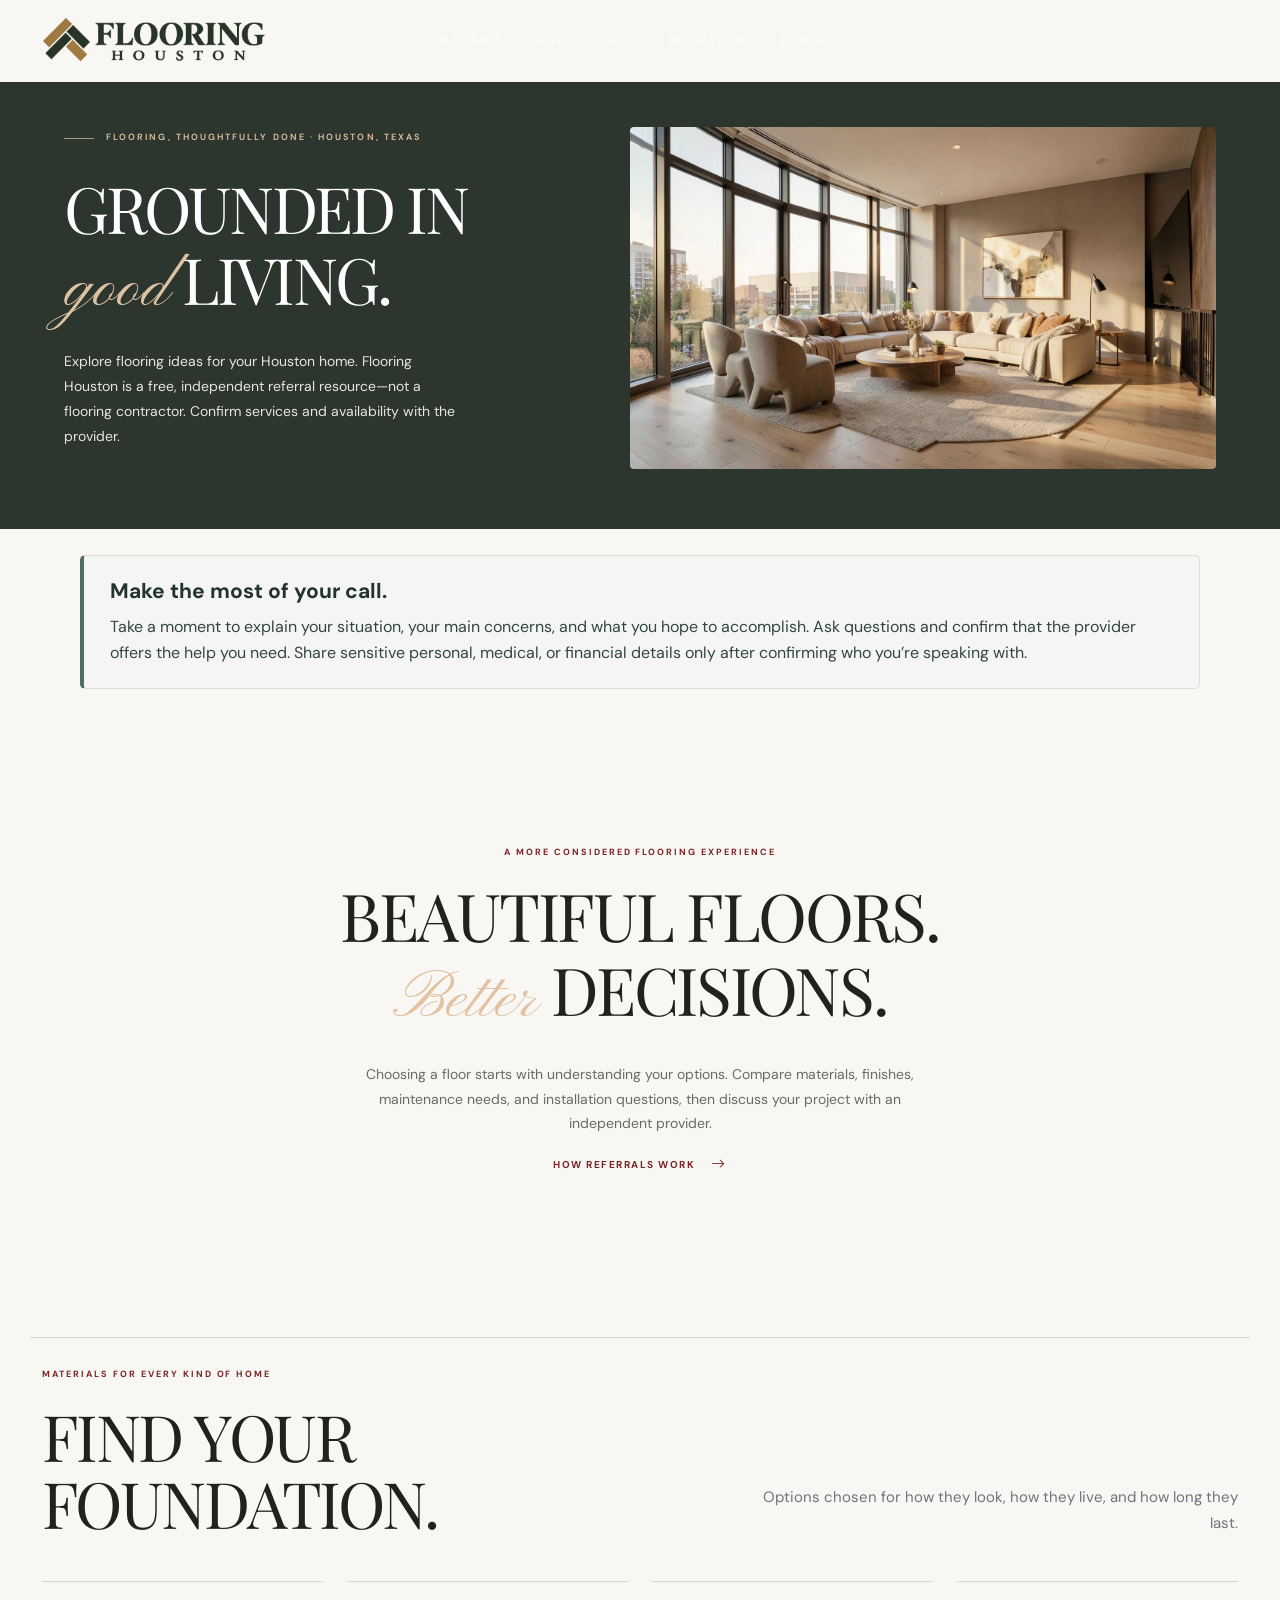
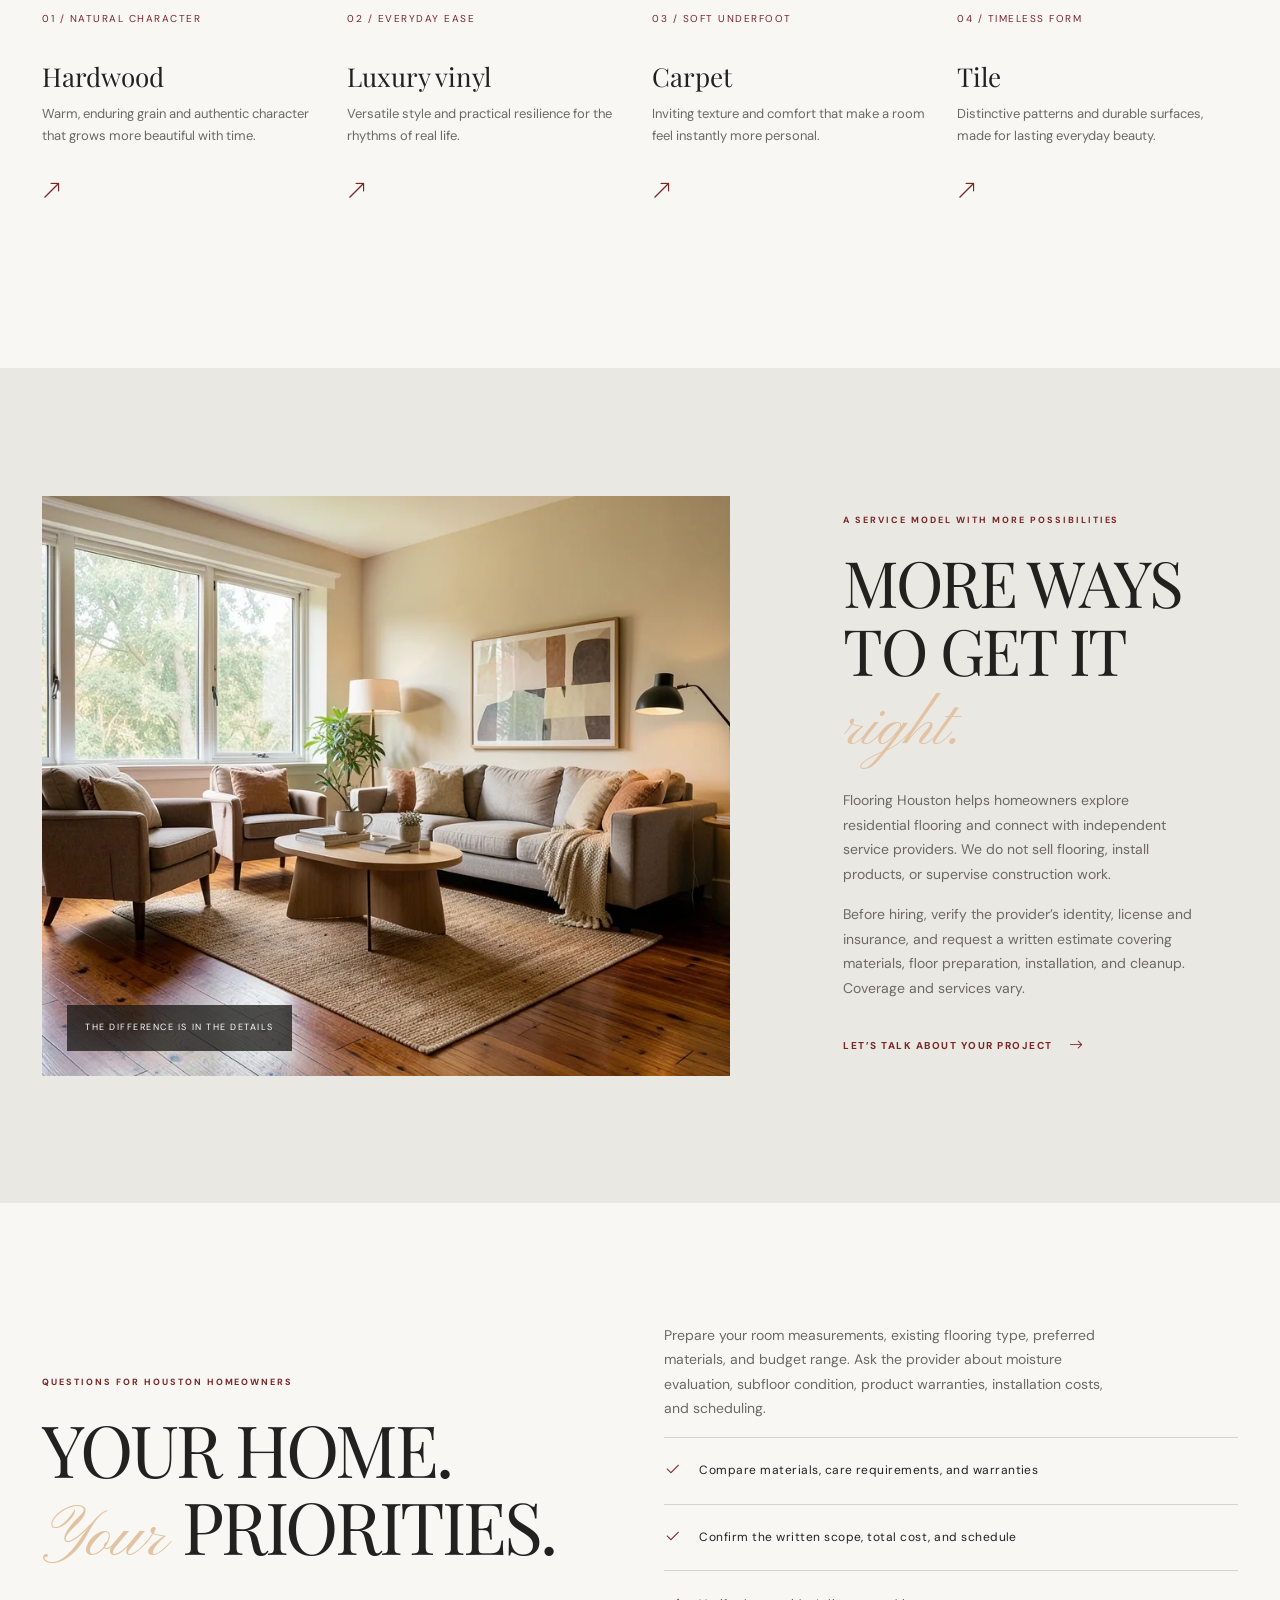
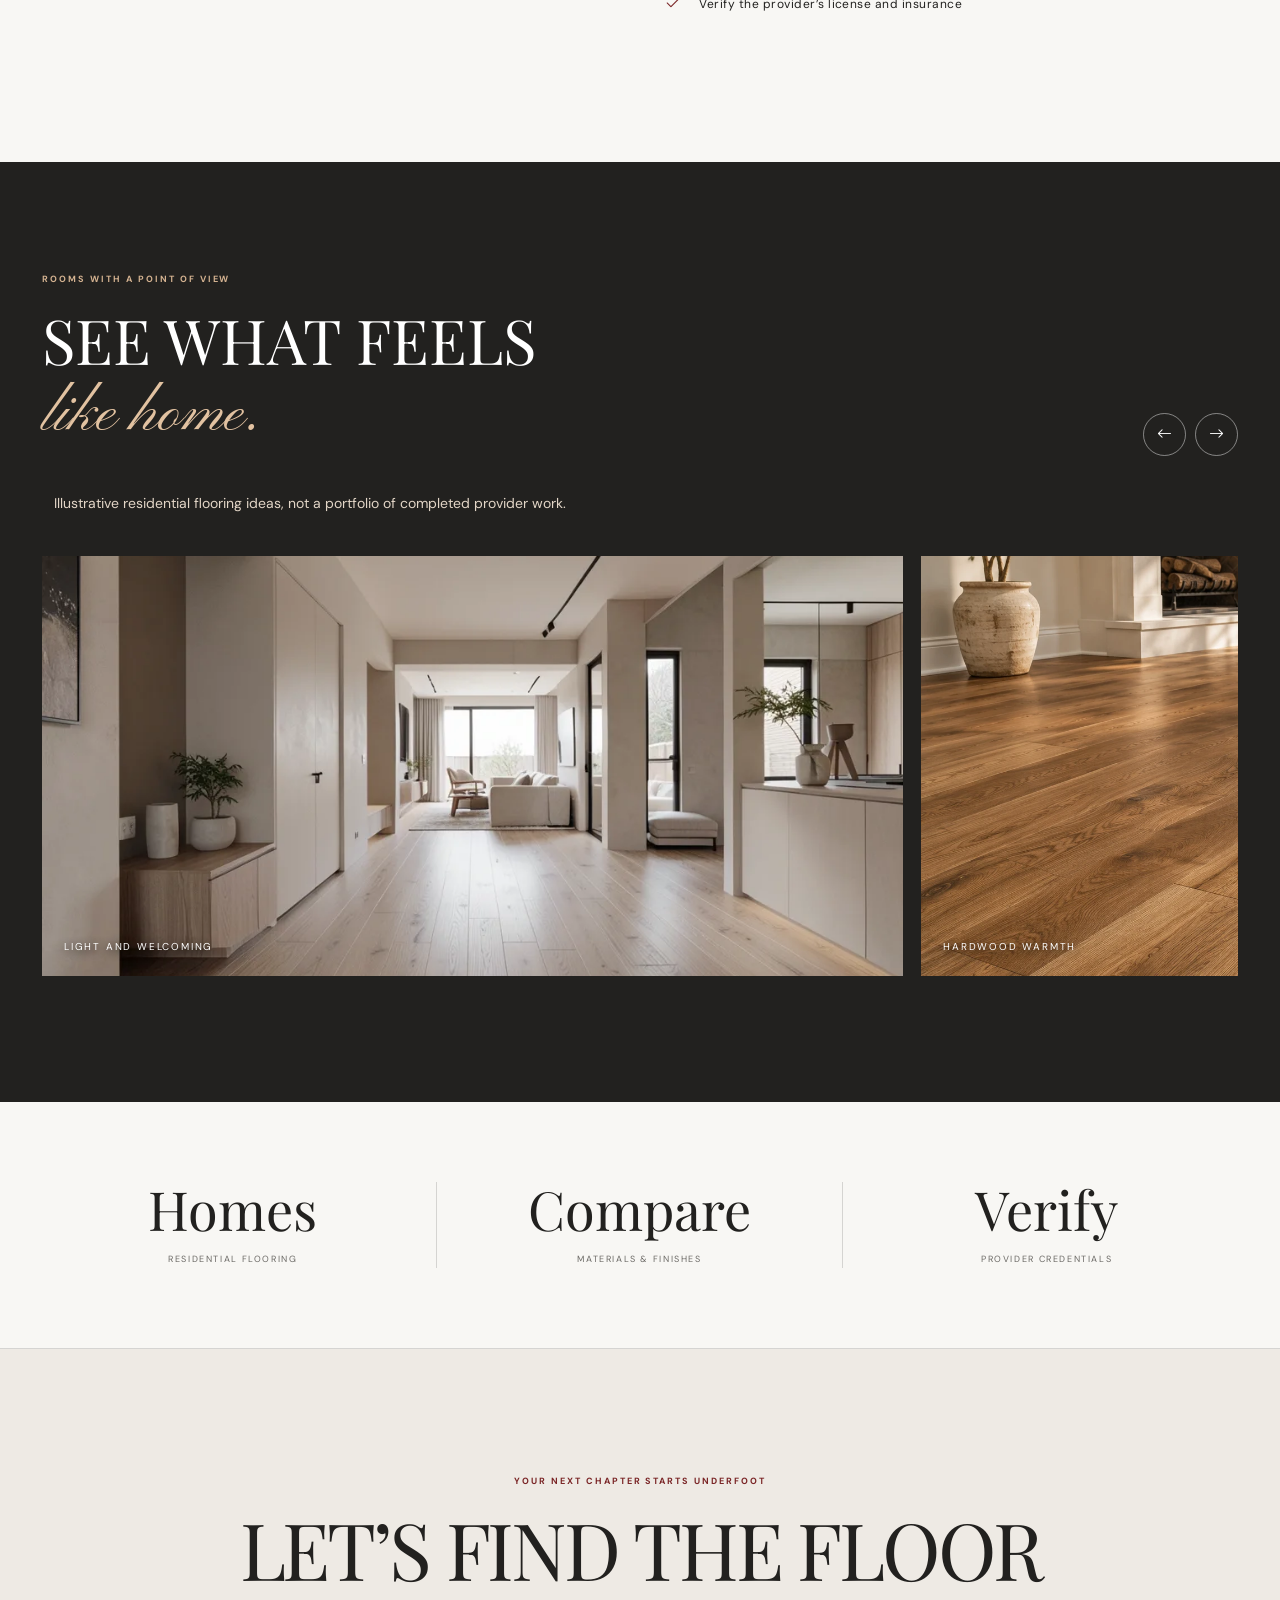
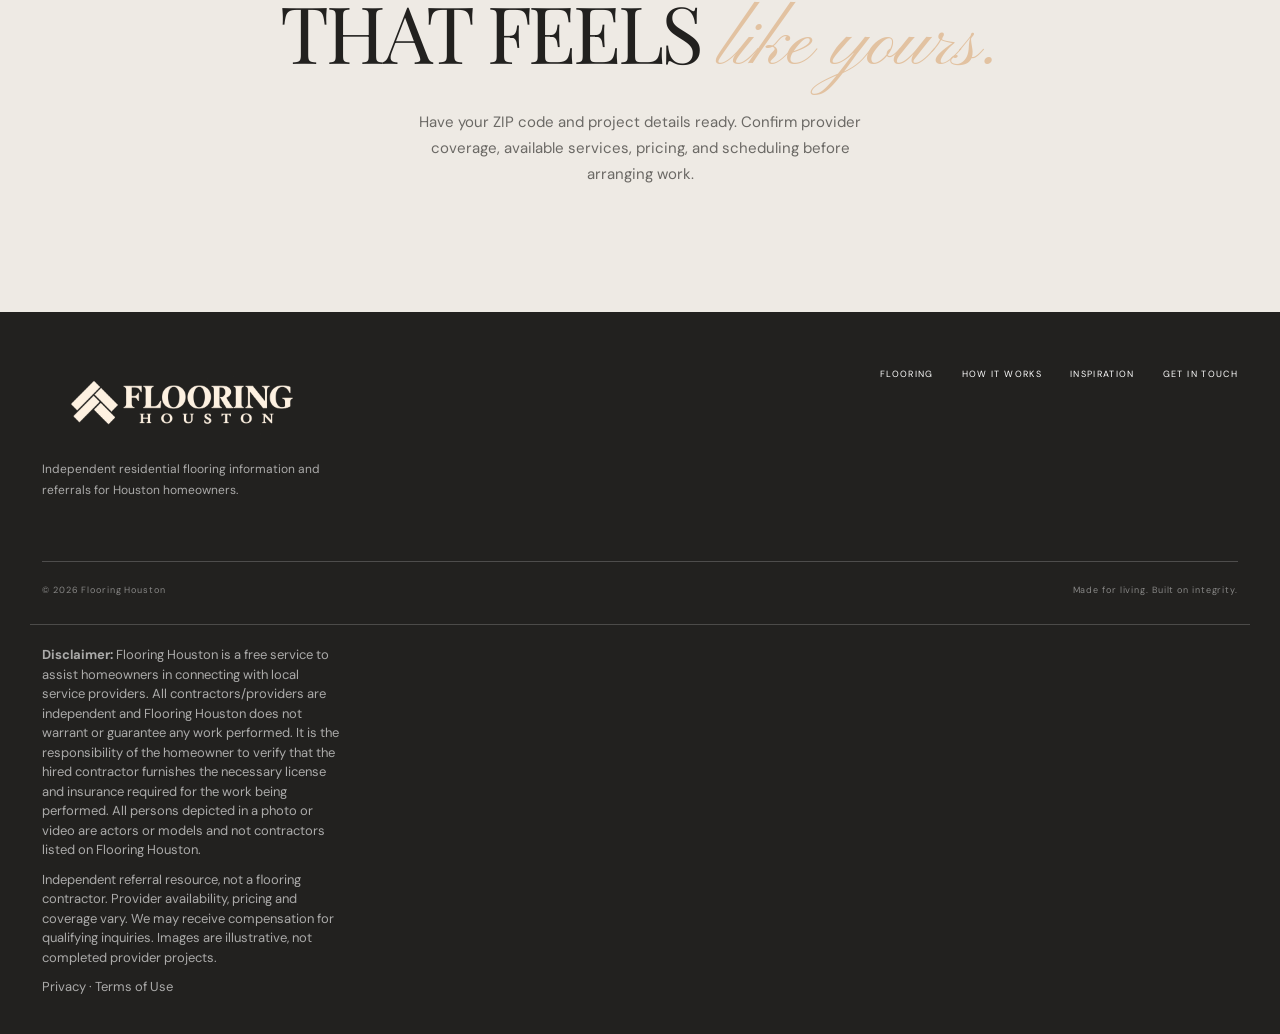
==== commit 18798f53: "Add files via upload" ====
--- a/index.html
+++ b/index.html
@@ -13,15 +13,15 @@
   <link href="https://cdn.jsdelivr.net/npm/bootstrap-icons@1.11.3/font/bootstrap-icons.min.css" rel="stylesheet">
   
 <link rel="stylesheet" href="css/style.css?v=flooring-logo-3">
-<style id="call-preparation-styles">.call-preparation-note{display:block!important;position:relative!important;inset:auto!important;z-index:1;box-sizing:border-box;width:calc(100% - 40px);max-width:1120px;margin:26px auto!important;padding:22px 26px!important;background:#f5f6f3!important;color:#23342f!important;border:1px solid #d7dfd8;border-left:4px solid #526e60;border-radius:5px;text-align:left!important;font-style:normal;letter-spacing:normal!important}.call-preparation-note h2{font-family:inherit!important;font-size:21px!important;font-weight:700!important;line-height:1.3!important;letter-spacing:normal!important;text-transform:none!important;color:#23342f!important;margin:0 0 9px!important;padding:0!important}.call-preparation-note p{font-family:inherit!important;font-size:16px!important;font-weight:400!important;line-height:1.6!important;letter-spacing:normal!important;text-transform:none!important;color:#34463f!important;max-width:none!important;margin:0!important;padding:0!important}@media(max-width:600px){.call-preparation-note{width:calc(100% - 32px);padding:19px 20px!important;margin:20px auto!important}.call-preparation-note h2{font-size:20px!important}}</style><style id="flooring-phone-styles">.flooring-phone-link{display:inline-block;font-size:clamp(20px,3vw,30px);font-weight:700;line-height:1.3;color:inherit;margin:10px 0}.nav-end .flooring-phone-link{font-size:clamp(16px,2vw,23px);margin:0 16px 0 0;white-space:nowrap}.flooring-call-banner{display:block;position:sticky;top:0;z-index:1100;text-align:center;background:#173c33;color:#fff;padding:12px 15px;font:700 22px/1.35 sans-serif;text-decoration:none}.flooring-call-banner span{font-size:14px;margin-right:12px}@media(max-width:600px){.flooring-call-banner span{display:block;margin:0;font-size:12px}.nav-end .flooring-phone-link{font-size:16px;margin-right:8px}}</style></head>
-<body><a class="flooring-call-banner" href="tel:+18663640573"><span>CALL ABOUT YOUR HOME’S FLOORING</span>(866) 364-0573</a>
+<style id="call-preparation-styles">.call-preparation-note{display:block!important;position:relative!important;inset:auto!important;z-index:1;box-sizing:border-box;width:calc(100% - 40px);max-width:1120px;margin:26px auto!important;padding:22px 26px!important;background:#f5f6f3!important;color:#23342f!important;border:1px solid #d7dfd8;border-left:4px solid #526e60;border-radius:5px;text-align:left!important;font-style:normal;letter-spacing:normal!important}.call-preparation-note h2{font-family:inherit!important;font-size:21px!important;font-weight:700!important;line-height:1.3!important;letter-spacing:normal!important;text-transform:none!important;color:#23342f!important;margin:0 0 9px!important;padding:0!important}.call-preparation-note p{font-family:inherit!important;font-size:16px!important;font-weight:400!important;line-height:1.6!important;letter-spacing:normal!important;text-transform:none!important;color:#34463f!important;max-width:none!important;margin:0!important;padding:0!important}@media(max-width:600px){.call-preparation-note{width:calc(100% - 32px);padding:19px 20px!important;margin:20px auto!important}.call-preparation-note h2{font-size:20px!important}}</style></head>
+<body>
   <header class="site-nav" id="siteNav">
     <div class="nav-inner">
       <a class="brand" href="#home" aria-label="Flooring Houston home"><img src="assets/flooring-houston-logo.png" alt="Flooring Houston" width="260" style="display:block;width:100%;height:auto;max-height:74px;object-fit:contain"></a>
       <nav class="nav-links" id="navLinks" aria-label="Main navigation">
         <a href="#services">Flooring</a><a href="#approach">How it works</a><a href="#gallery">Inspiration</a><a href="#contact">Contact</a>
       </nav>
-      <div class="nav-end"><a class="flooring-phone-link" href="tel:+18663640573">Call (866) 364-0573</a><button class="menu-toggle" id="menuToggle" aria-label="Open navigation" aria-expanded="false"><i class="bi bi-list"></i></button></div>
+      <div class="nav-end"><button class="menu-toggle" id="menuToggle" aria-label="Open navigation" aria-expanded="false"><i class="bi bi-list"></i></button></div>
     </div>
   </header>
   <main id="home">
@@ -33,7 +33,7 @@
           <div class="eyebrow">Flooring, thoughtfully done · Houston, Texas</div>
           <h1>Grounded in<br><span class="script">good</span> living.</h1>
           <p class="hero-copy">Explore flooring ideas for your Houston home. Flooring Houston is a free, independent referral resource—not a flooring contractor. Confirm services and availability with the provider.</p>
-          <a class="flooring-phone-link" href="tel:+18663640573">Call (866) 364-0573</a>
+          
         </div>
       </div>
     </section><aside class="call-preparation-note" aria-labelledby="call-preparation-title"><h2 id="call-preparation-title">Make the most of your call.</h2><p>Take a moment to explain your situation, your main concerns, and what you hope to accomplish. Ask questions and confirm that the provider offers the help you need. Share sensitive personal, medical, or financial details only after confirming who you’re speaking with.</p></aside>
@@ -45,7 +45,7 @@
         <p class="intro-copy">Choosing a floor starts with understanding your options. Compare materials, finishes, maintenance needs, and installation questions, then discuss your project with an independent provider.</p>
         <a class="text-link" href="#approach">How referrals work <i class="bi bi-arrow-right"></i></a>
       </div>
-    <p class="inline-call"><a class="flooring-phone-link" href="tel:+18663640573">Call (866) 364-0573</a></p></section>
+    </section>
 
     <section class="services" id="services">
       <div class="container">
@@ -136,7 +136,7 @@
         <div class="section-kicker">Your next chapter starts underfoot</div>
         <h2>Let’s find the floor that feels <span class="script">like yours.</span></h2>
         <p>Have your ZIP code and project details ready. Confirm provider coverage, available services, pricing, and scheduling before arranging work.</p>
-        <a class="flooring-phone-link" href="tel:+18663640573">Call (866) 364-0573</a>
+        
       </div>
     </section>
   </main>
@@ -146,7 +146,7 @@
         <div><a class="footer-brand" href="#home"><img src="assets/flooring-houston-logo.png" alt="Flooring Houston" width="260" style="display:block;width:100%;height:auto;max-height:74px;object-fit:contain"></a><p>Independent residential flooring information and referrals for Houston homeowners.</p></div>
         <nav class="footer-links" aria-label="Footer navigation"><a href="#services">Flooring</a><a href="#approach">How it works</a><a href="#gallery">Inspiration</a><a href="#contact">Get in touch</a></nav>
       </div>
-      <p class="footer-phone"><a class="flooring-phone-link" href="tel:+18663640573">Call (866) 364-0573</a></p><div class="copyright"><span>© 2026 Flooring Houston</span><span>Made for living. Built on integrity.</span></div>
+      <div class="copyright"><span>© 2026 Flooring Houston</span><span>Made for living. Built on integrity.</span></div>
     </div>
   <div class="container ppc-disclaimer"><p><strong>Disclaimer:</strong> Flooring Houston is a free service to assist homeowners in connecting with local service providers. All contractors/providers are independent and Flooring Houston does not warrant or guarantee any work performed. It is the responsibility of the homeowner to verify that the hired contractor furnishes the necessary license and insurance required for the work being performed. All persons depicted in a photo or video are actors or models and not contractors listed on Flooring Houston.</p><p>Independent referral resource, not a flooring contractor. Provider availability, pricing and coverage vary. We may receive compensation for qualifying inquiries. Images are illustrative, not completed provider projects.</p><p><a href="privacy.html">Privacy</a> · <a href="terms.html">Terms of Use</a></p></div></footer>
   <script src="https://cdn.jsdelivr.net/npm/bootstrap@5.3.3/dist/js/bootstrap.bundle.min.js"></script>
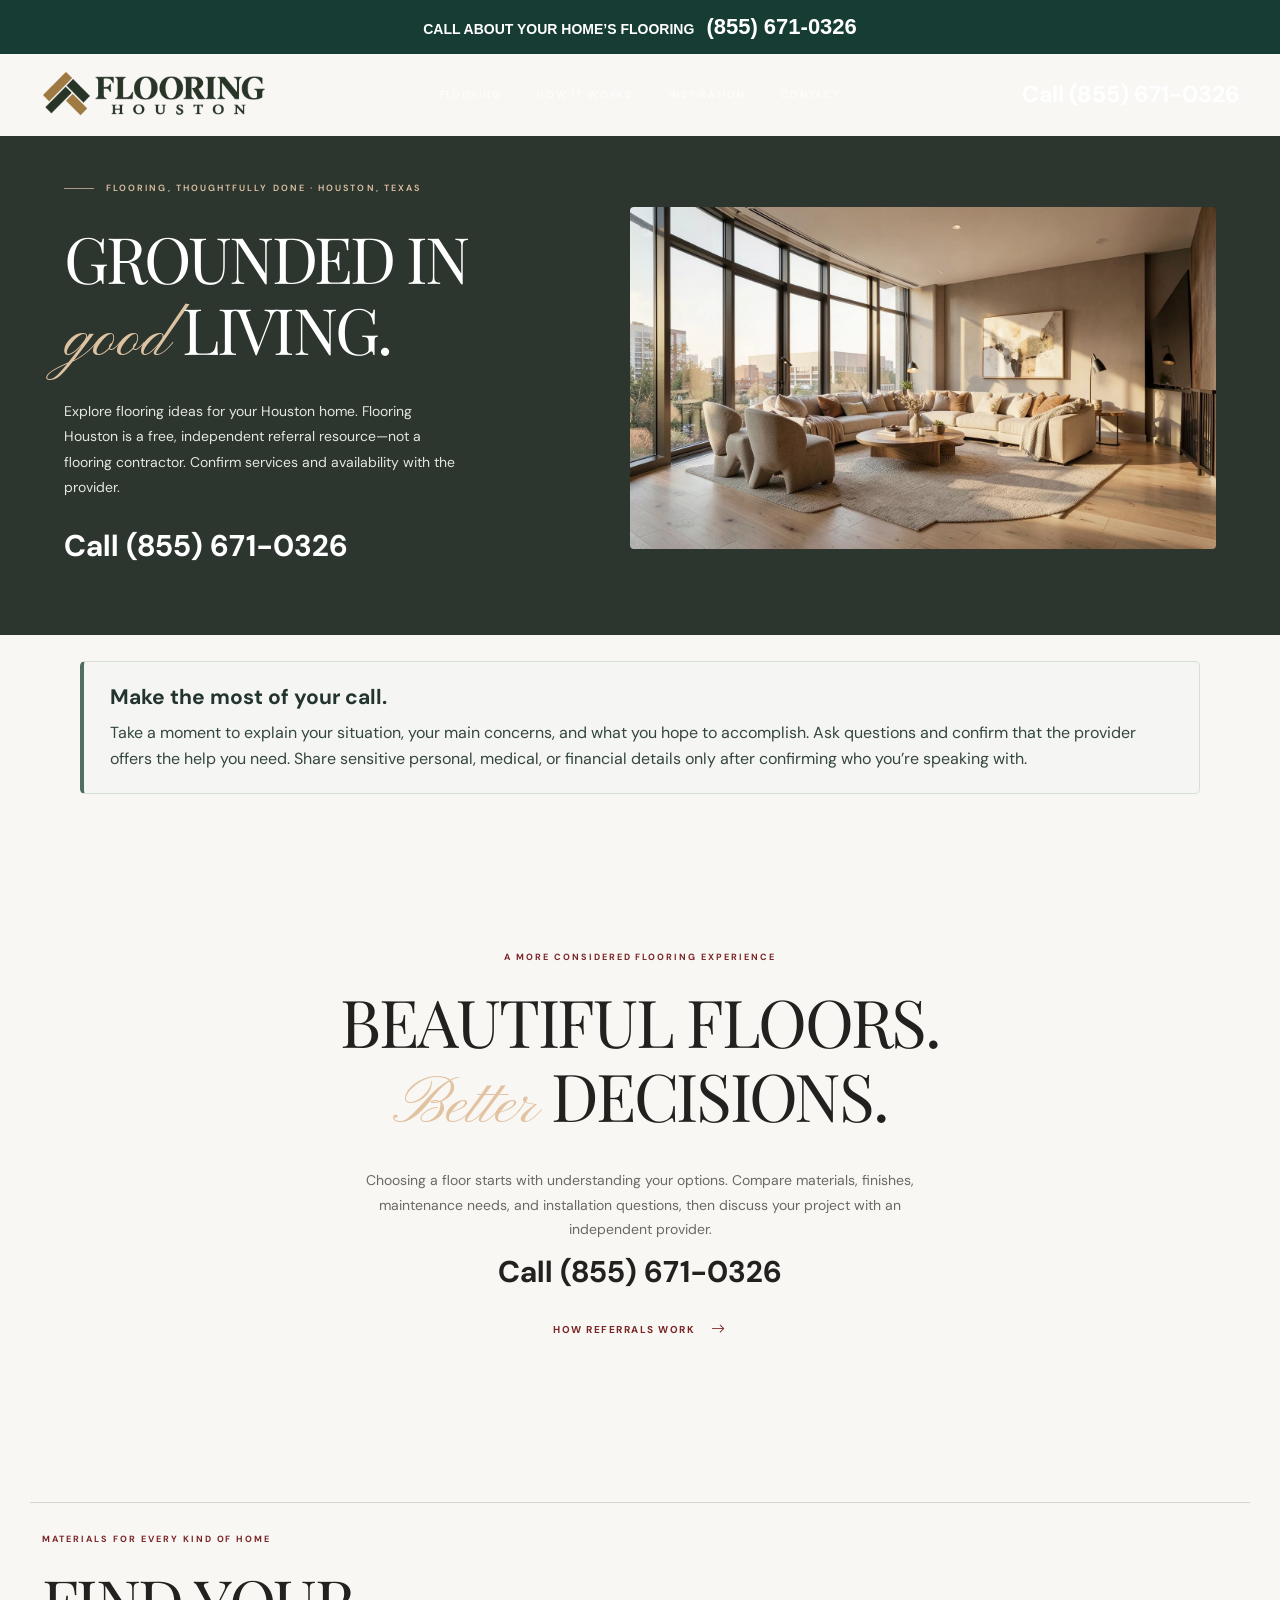
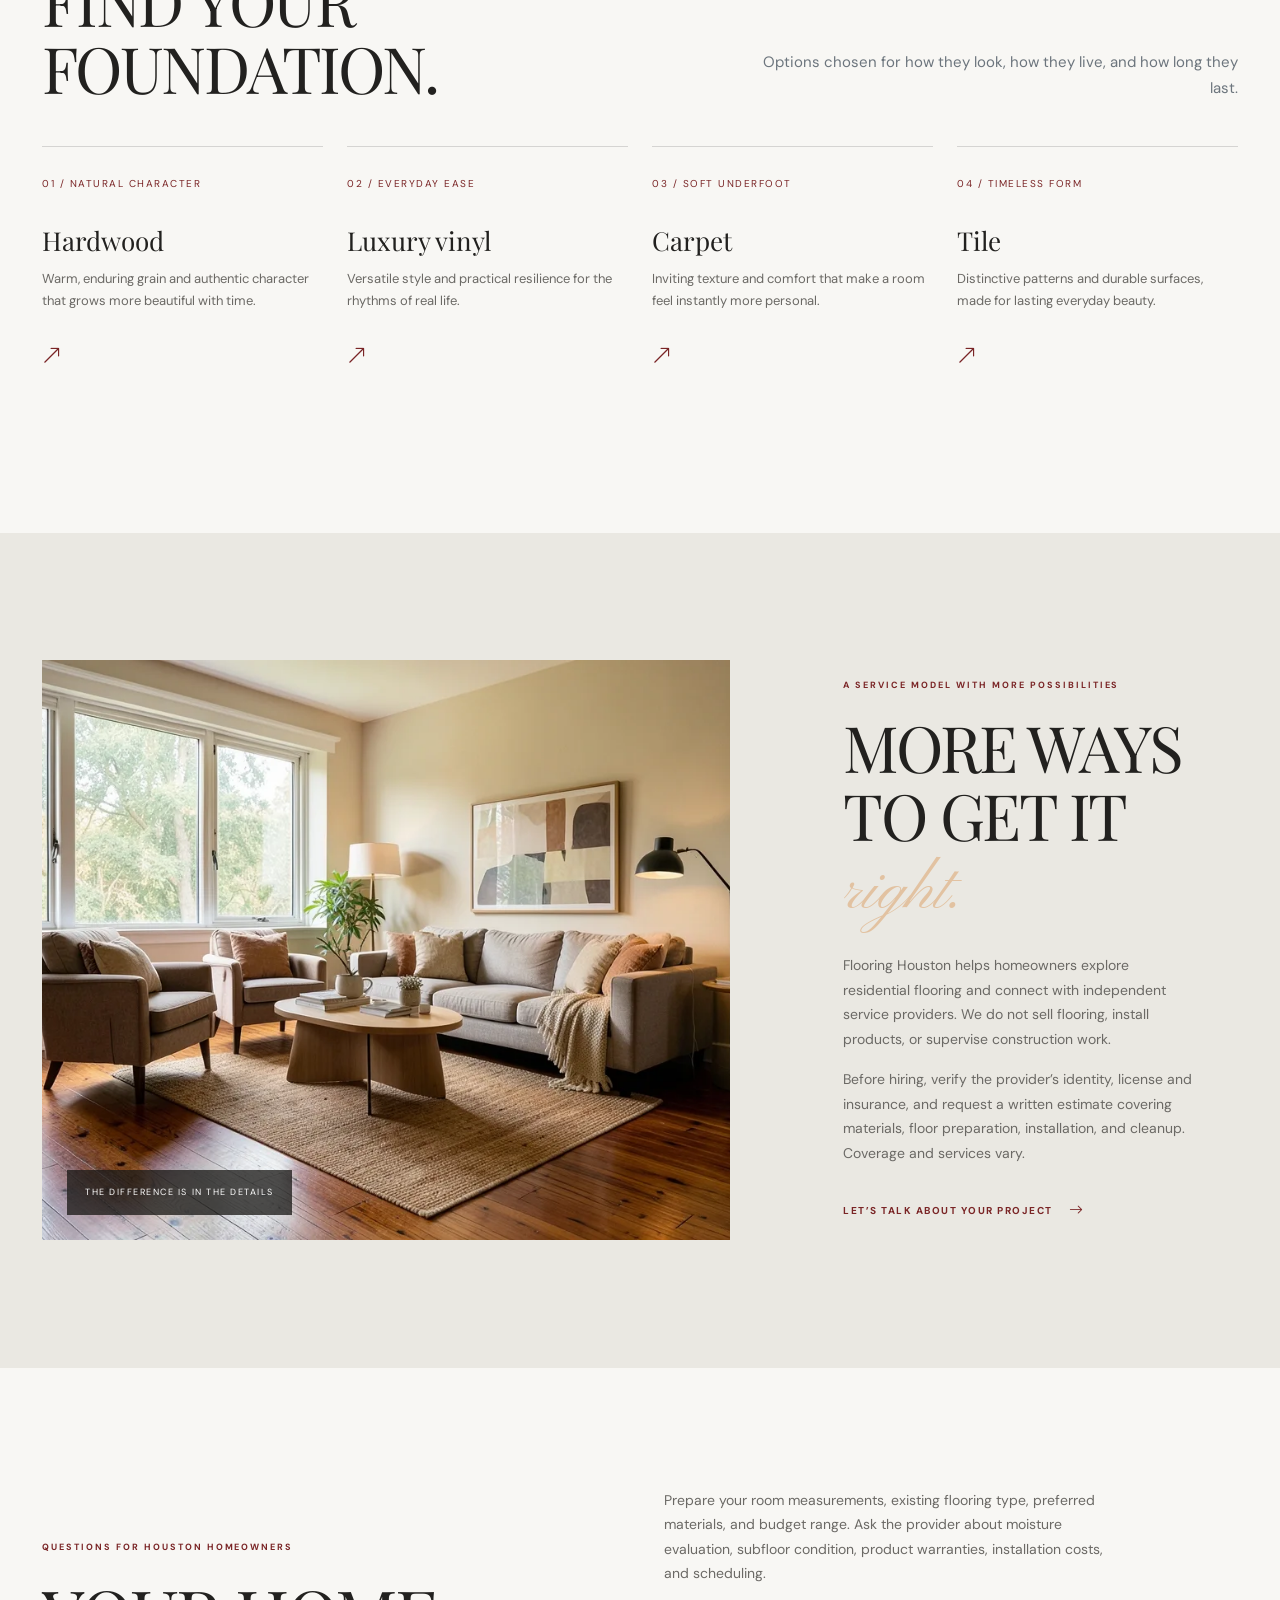
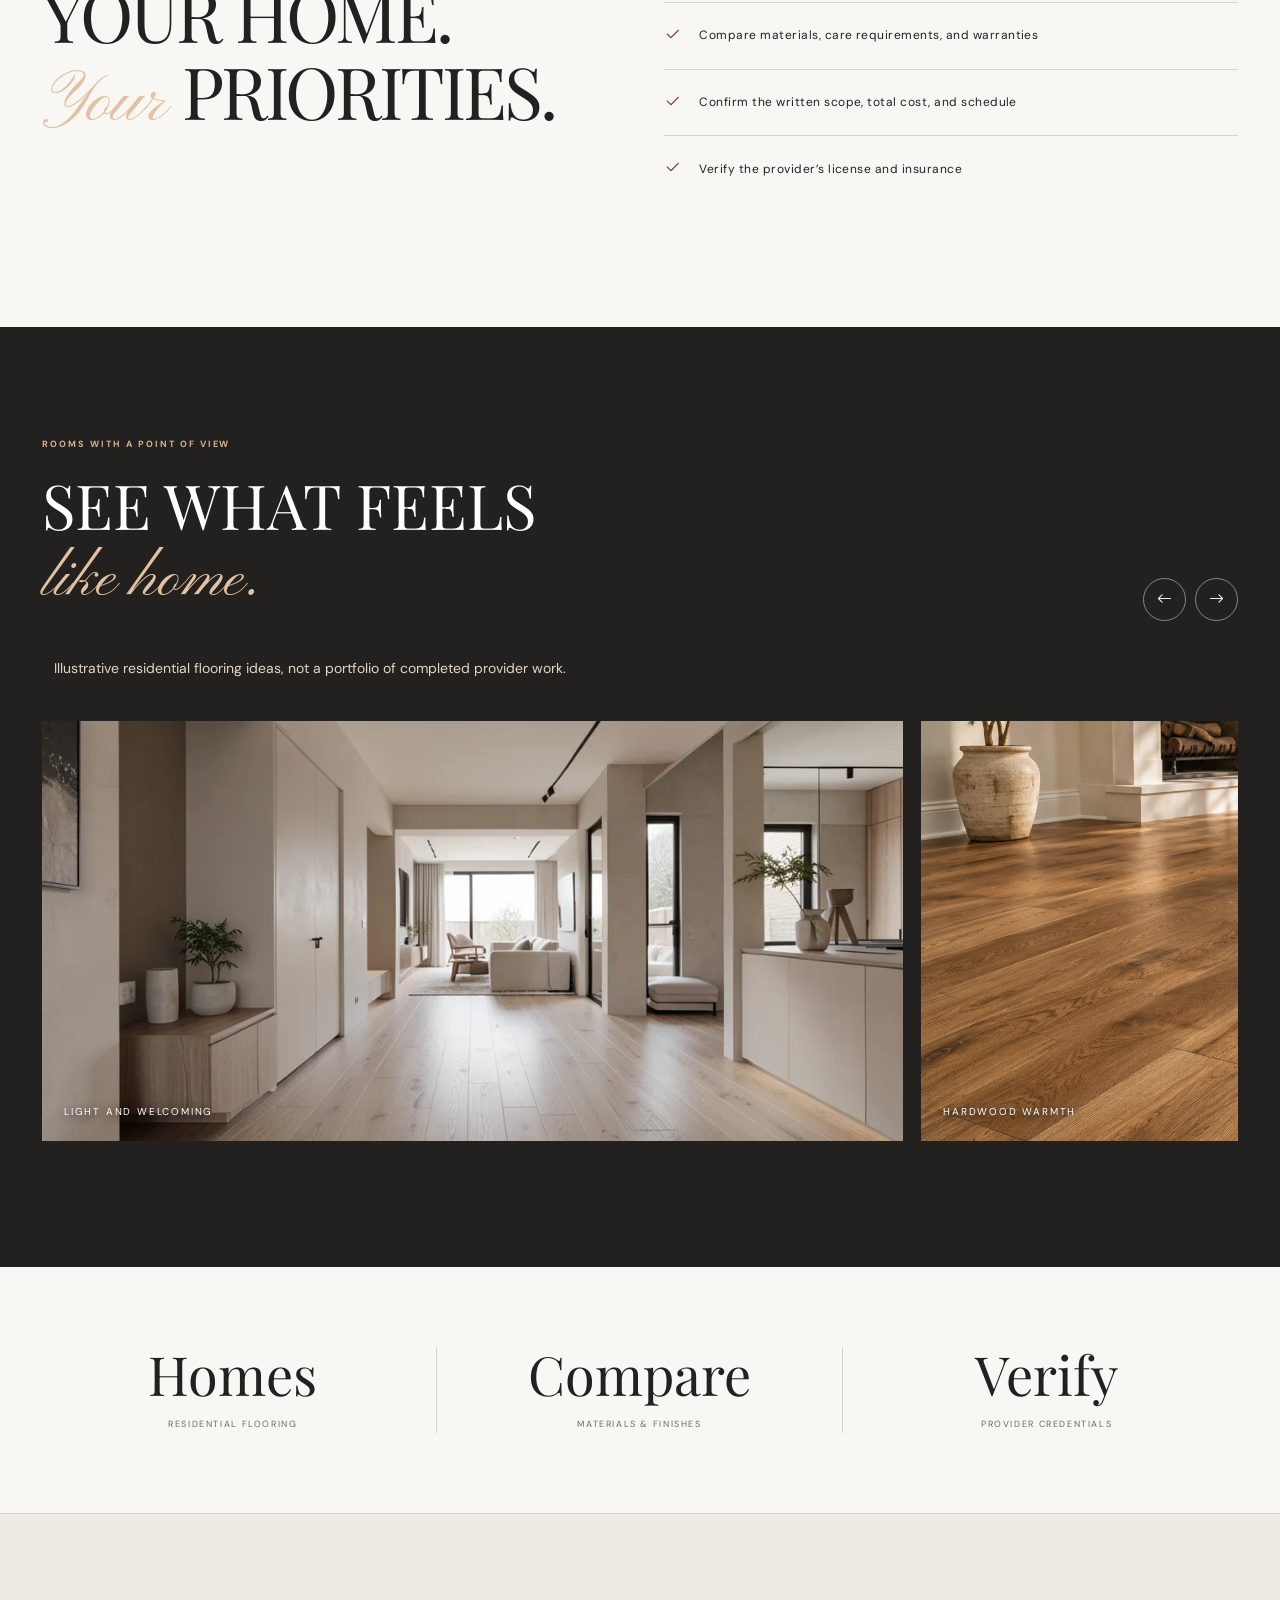
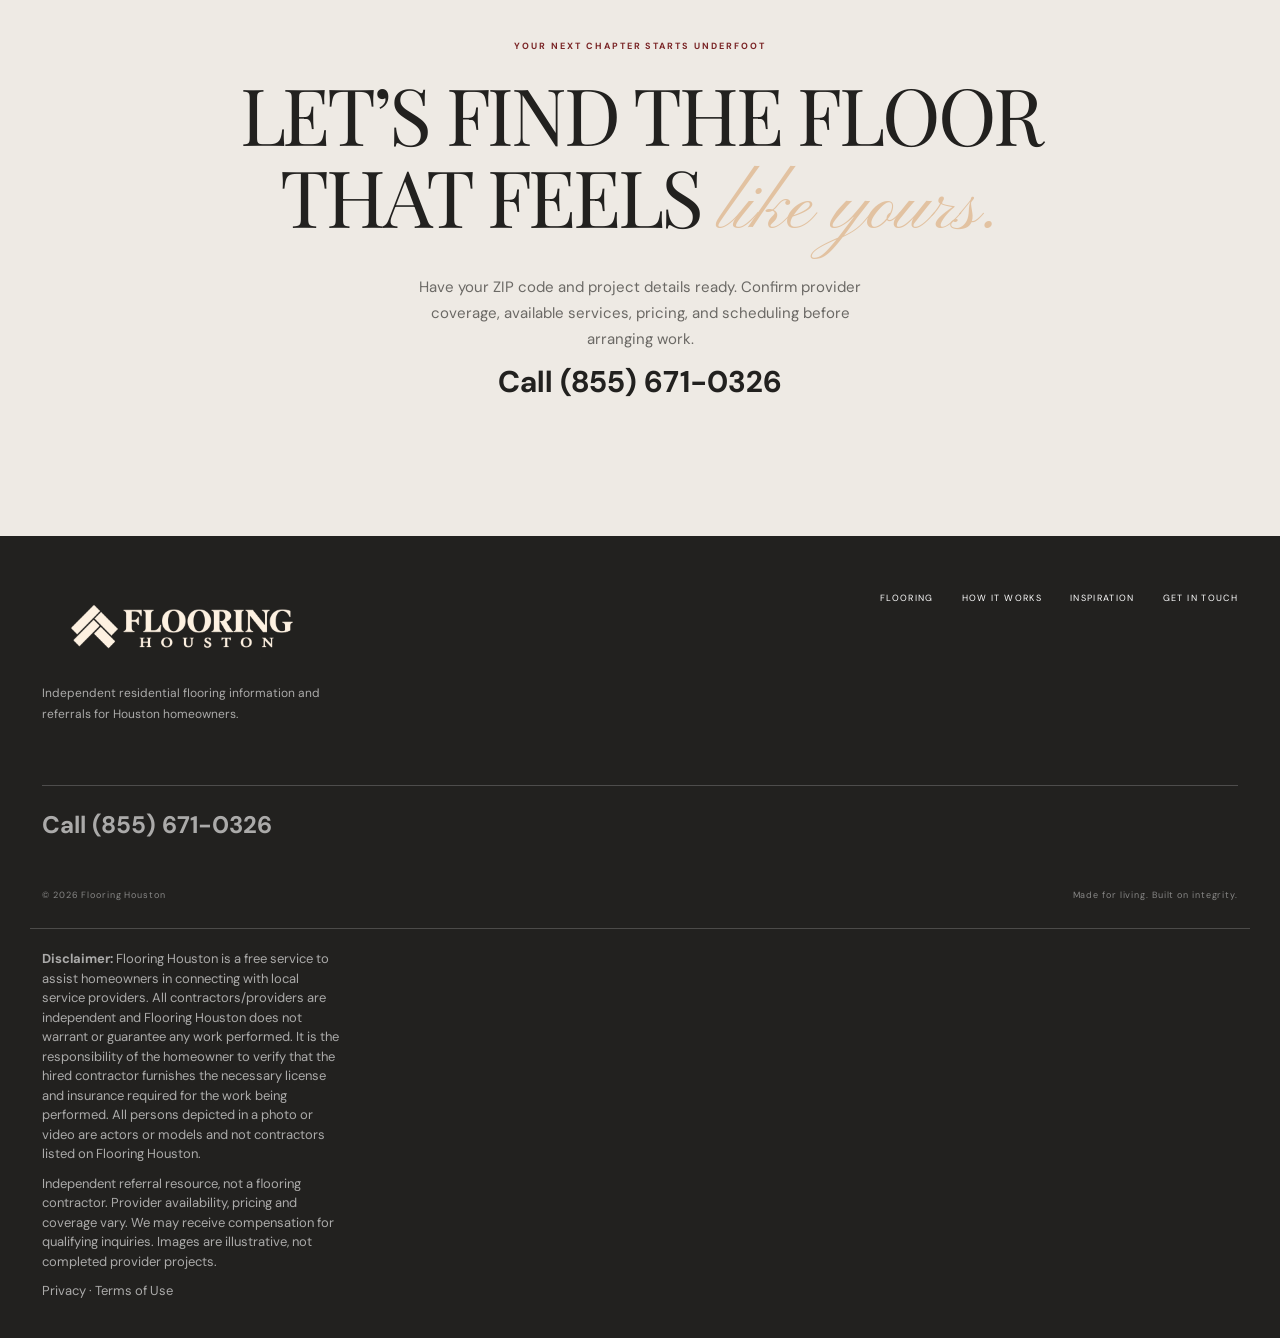
==== commit f0889d32: "Add files via upload" ====
--- a/index.html
+++ b/index.html
@@ -13,15 +13,15 @@
   <link href="https://cdn.jsdelivr.net/npm/bootstrap-icons@1.11.3/font/bootstrap-icons.min.css" rel="stylesheet">
   
 <link rel="stylesheet" href="css/style.css?v=flooring-logo-3">
-<style id="call-preparation-styles">.call-preparation-note{display:block!important;position:relative!important;inset:auto!important;z-index:1;box-sizing:border-box;width:calc(100% - 40px);max-width:1120px;margin:26px auto!important;padding:22px 26px!important;background:#f5f6f3!important;color:#23342f!important;border:1px solid #d7dfd8;border-left:4px solid #526e60;border-radius:5px;text-align:left!important;font-style:normal;letter-spacing:normal!important}.call-preparation-note h2{font-family:inherit!important;font-size:21px!important;font-weight:700!important;line-height:1.3!important;letter-spacing:normal!important;text-transform:none!important;color:#23342f!important;margin:0 0 9px!important;padding:0!important}.call-preparation-note p{font-family:inherit!important;font-size:16px!important;font-weight:400!important;line-height:1.6!important;letter-spacing:normal!important;text-transform:none!important;color:#34463f!important;max-width:none!important;margin:0!important;padding:0!important}@media(max-width:600px){.call-preparation-note{width:calc(100% - 32px);padding:19px 20px!important;margin:20px auto!important}.call-preparation-note h2{font-size:20px!important}}</style></head>
-<body>
+<style id="call-preparation-styles">.call-preparation-note{display:block!important;position:relative!important;inset:auto!important;z-index:1;box-sizing:border-box;width:calc(100% - 40px);max-width:1120px;margin:26px auto!important;padding:22px 26px!important;background:#f5f6f3!important;color:#23342f!important;border:1px solid #d7dfd8;border-left:4px solid #526e60;border-radius:5px;text-align:left!important;font-style:normal;letter-spacing:normal!important}.call-preparation-note h2{font-family:inherit!important;font-size:21px!important;font-weight:700!important;line-height:1.3!important;letter-spacing:normal!important;text-transform:none!important;color:#23342f!important;margin:0 0 9px!important;padding:0!important}.call-preparation-note p{font-family:inherit!important;font-size:16px!important;font-weight:400!important;line-height:1.6!important;letter-spacing:normal!important;text-transform:none!important;color:#34463f!important;max-width:none!important;margin:0!important;padding:0!important}@media(max-width:600px){.call-preparation-note{width:calc(100% - 32px);padding:19px 20px!important;margin:20px auto!important}.call-preparation-note h2{font-size:20px!important}}</style><style id="flooring-phone-styles">.flooring-phone-link{display:inline-block;font-size:clamp(20px,3vw,30px);font-weight:700;line-height:1.3;color:inherit;margin:10px 0}.nav-end .flooring-phone-link{font-size:clamp(16px,2vw,23px);margin:0 16px 0 0;white-space:nowrap}.flooring-call-banner{display:block;position:sticky;top:0;z-index:1100;text-align:center;background:#173c33;color:#fff;padding:12px 15px;font:700 22px/1.35 sans-serif;text-decoration:none}.flooring-call-banner span{font-size:14px;margin-right:12px}@media(max-width:600px){.flooring-call-banner span{display:block;margin:0;font-size:12px}.nav-end .flooring-phone-link{font-size:16px;margin-right:8px}}</style></head>
+<body><a class="flooring-call-banner" href="tel:+18556710326"><span>CALL ABOUT YOUR HOME’S FLOORING</span>(855) 671-0326</a>
   <header class="site-nav" id="siteNav">
     <div class="nav-inner">
       <a class="brand" href="#home" aria-label="Flooring Houston home"><img src="assets/flooring-houston-logo.png" alt="Flooring Houston" width="260" style="display:block;width:100%;height:auto;max-height:74px;object-fit:contain"></a>
       <nav class="nav-links" id="navLinks" aria-label="Main navigation">
         <a href="#services">Flooring</a><a href="#approach">How it works</a><a href="#gallery">Inspiration</a><a href="#contact">Contact</a>
       </nav>
-      <div class="nav-end"><button class="menu-toggle" id="menuToggle" aria-label="Open navigation" aria-expanded="false"><i class="bi bi-list"></i></button></div>
+      <div class="nav-end"><a class="flooring-phone-link" href="tel:+18556710326">Call (855) 671-0326</a><button class="menu-toggle" id="menuToggle" aria-label="Open navigation" aria-expanded="false"><i class="bi bi-list"></i></button></div>
     </div>
   </header>
   <main id="home">
@@ -32,7 +32,7 @@
         <div class="hero-content hero">
           <div class="eyebrow">Flooring, thoughtfully done · Houston, Texas</div>
           <h1>Grounded in<br><span class="script">good</span> living.</h1>
-          <p class="hero-copy">Explore flooring ideas for your Houston home. Flooring Houston is a free, independent referral resource—not a flooring contractor. Confirm services and availability with the provider.</p>
+          <p class="hero-copy">Explore flooring ideas for your Houston home. Flooring Houston is a free, independent referral resource—not a flooring contractor. Confirm services and availability with the provider.</p><a class="flooring-phone-link" href="tel:+18556710326">Call (855) 671-0326</a>
           
         </div>
       </div>
@@ -43,7 +43,7 @@
         <div class="section-kicker">A more considered flooring experience</div>
         <h2>Beautiful floors.<br><span class="script">Better</span> decisions.</h2>
         <p class="intro-copy">Choosing a floor starts with understanding your options. Compare materials, finishes, maintenance needs, and installation questions, then discuss your project with an independent provider.</p>
-        <a class="text-link" href="#approach">How referrals work <i class="bi bi-arrow-right"></i></a>
+        <a class="flooring-phone-link" href="tel:+18556710326">Call (855) 671-0326</a><br><a class="text-link" href="#approach">How referrals work <i class="bi bi-arrow-right"></i></a>
       </div>
     </section>
 
@@ -135,7 +135,7 @@
       <div class="container reveal">
         <div class="section-kicker">Your next chapter starts underfoot</div>
         <h2>Let’s find the floor that feels <span class="script">like yours.</span></h2>
-        <p>Have your ZIP code and project details ready. Confirm provider coverage, available services, pricing, and scheduling before arranging work.</p>
+        <p>Have your ZIP code and project details ready. Confirm provider coverage, available services, pricing, and scheduling before arranging work.</p><a class="flooring-phone-link" href="tel:+18556710326">Call (855) 671-0326</a>
         
       </div>
     </section>
@@ -146,7 +146,7 @@
         <div><a class="footer-brand" href="#home"><img src="assets/flooring-houston-logo.png" alt="Flooring Houston" width="260" style="display:block;width:100%;height:auto;max-height:74px;object-fit:contain"></a><p>Independent residential flooring information and referrals for Houston homeowners.</p></div>
         <nav class="footer-links" aria-label="Footer navigation"><a href="#services">Flooring</a><a href="#approach">How it works</a><a href="#gallery">Inspiration</a><a href="#contact">Get in touch</a></nav>
       </div>
-      <div class="copyright"><span>© 2026 Flooring Houston</span><span>Made for living. Built on integrity.</span></div>
+      <p class="footer-phone"><a class="flooring-phone-link" href="tel:+18556710326">Call (855) 671-0326</a></p><div class="copyright"><span>© 2026 Flooring Houston</span><span>Made for living. Built on integrity.</span></div>
     </div>
   <div class="container ppc-disclaimer"><p><strong>Disclaimer:</strong> Flooring Houston is a free service to assist homeowners in connecting with local service providers. All contractors/providers are independent and Flooring Houston does not warrant or guarantee any work performed. It is the responsibility of the homeowner to verify that the hired contractor furnishes the necessary license and insurance required for the work being performed. All persons depicted in a photo or video are actors or models and not contractors listed on Flooring Houston.</p><p>Independent referral resource, not a flooring contractor. Provider availability, pricing and coverage vary. We may receive compensation for qualifying inquiries. Images are illustrative, not completed provider projects.</p><p><a href="privacy.html">Privacy</a> · <a href="terms.html">Terms of Use</a></p></div></footer>
   <script src="https://cdn.jsdelivr.net/npm/bootstrap@5.3.3/dist/js/bootstrap.bundle.min.js"></script>
